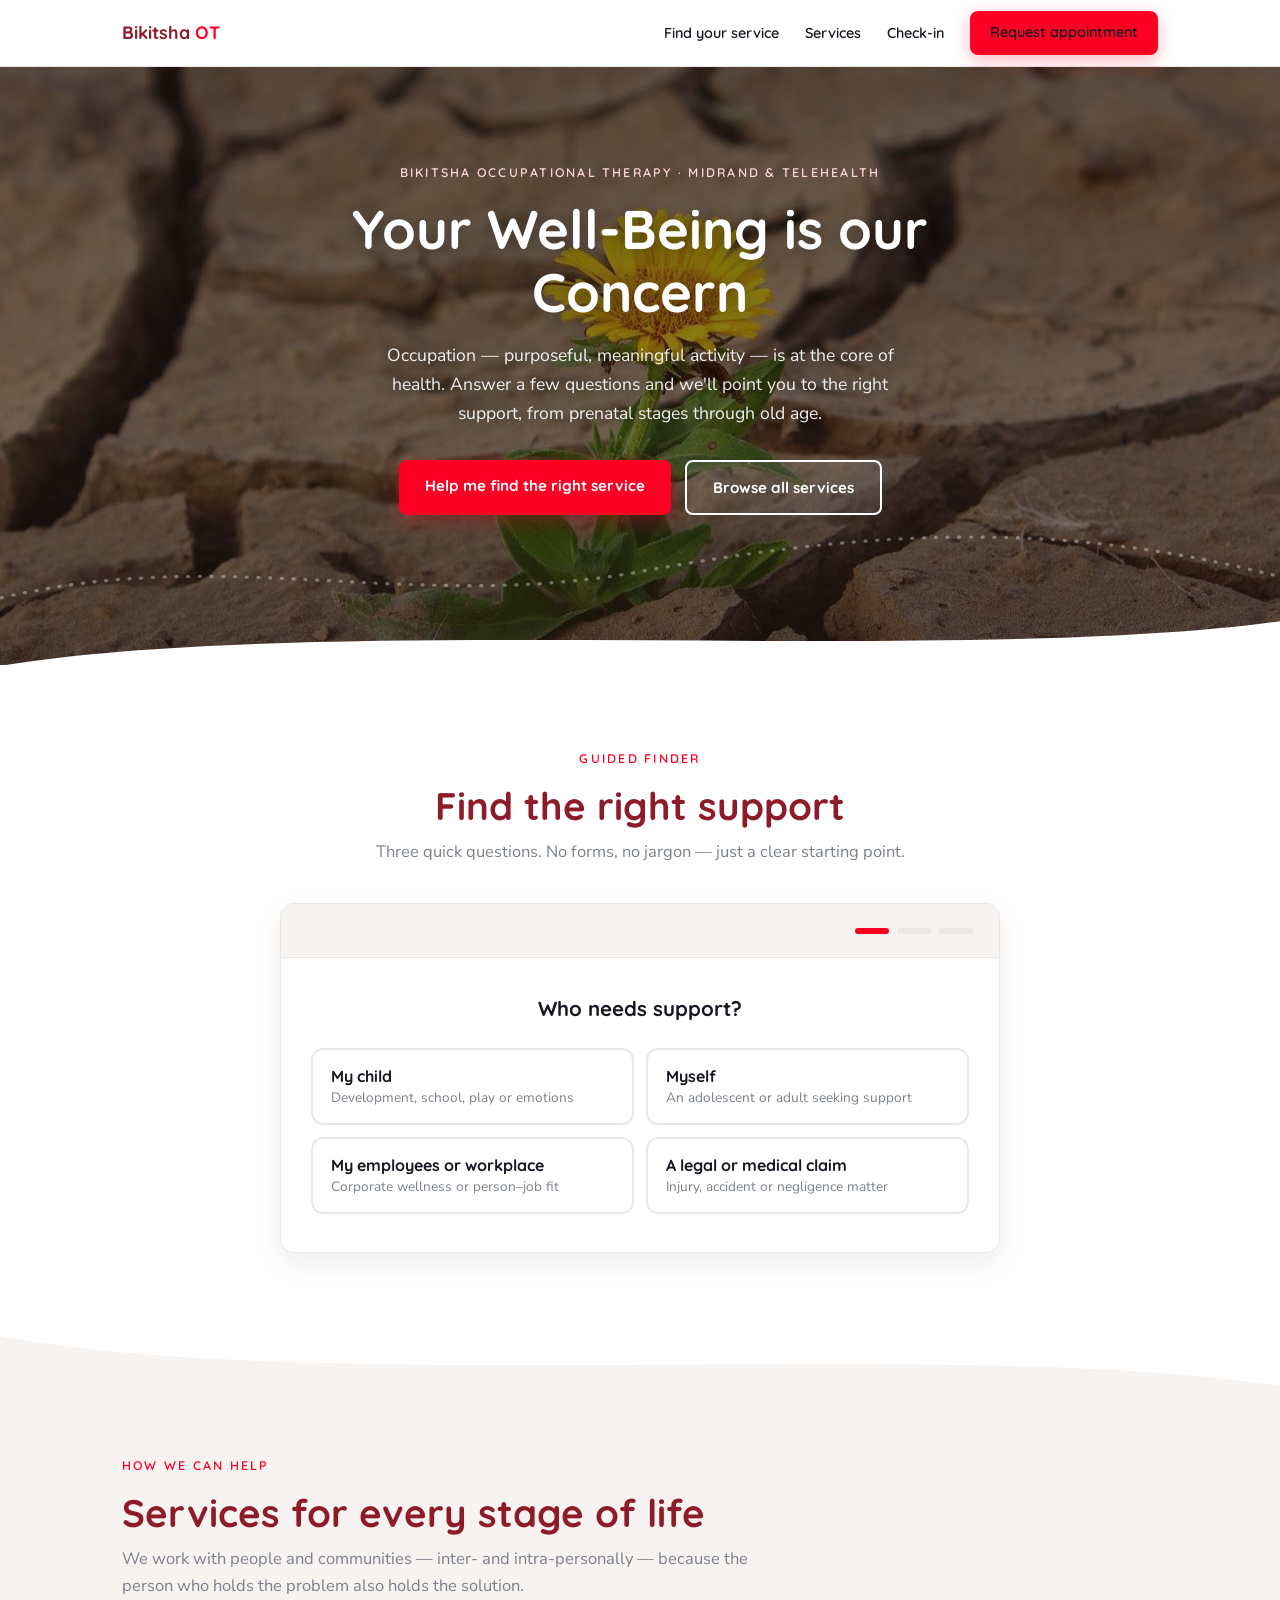
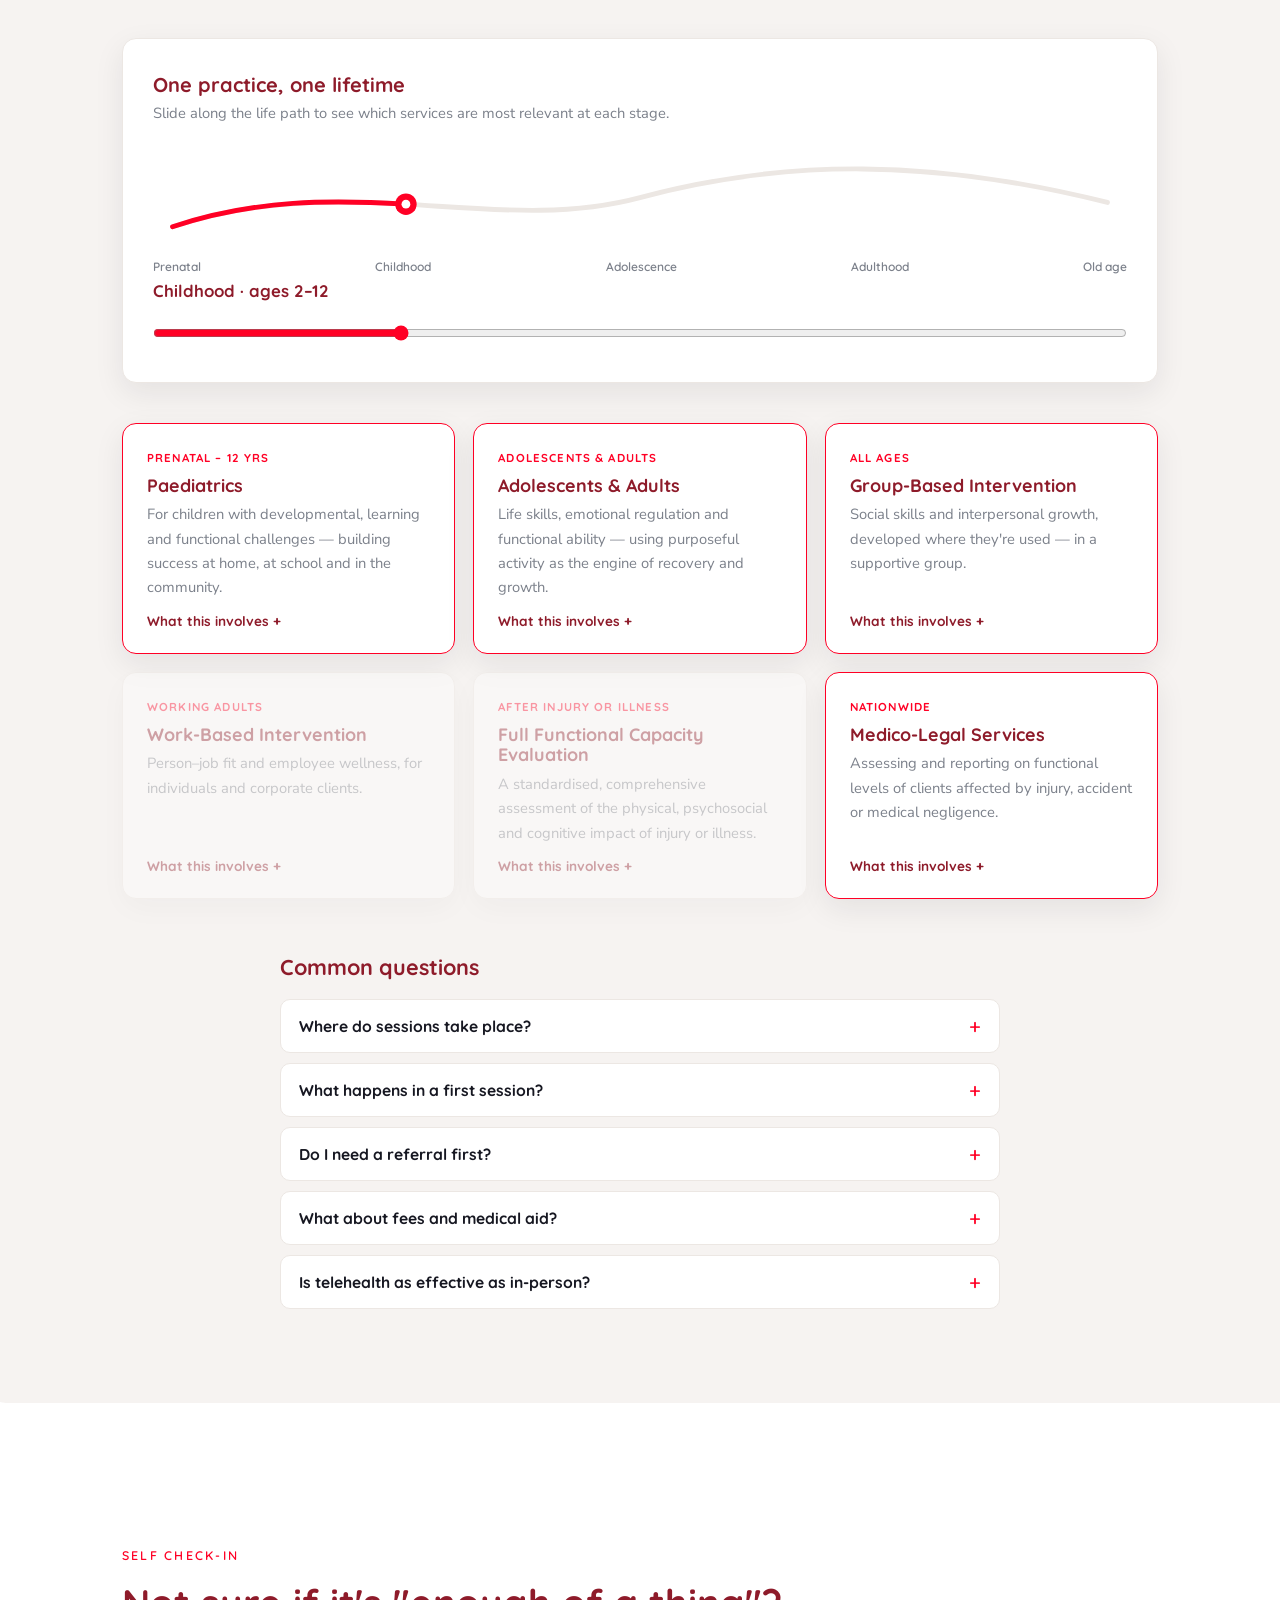
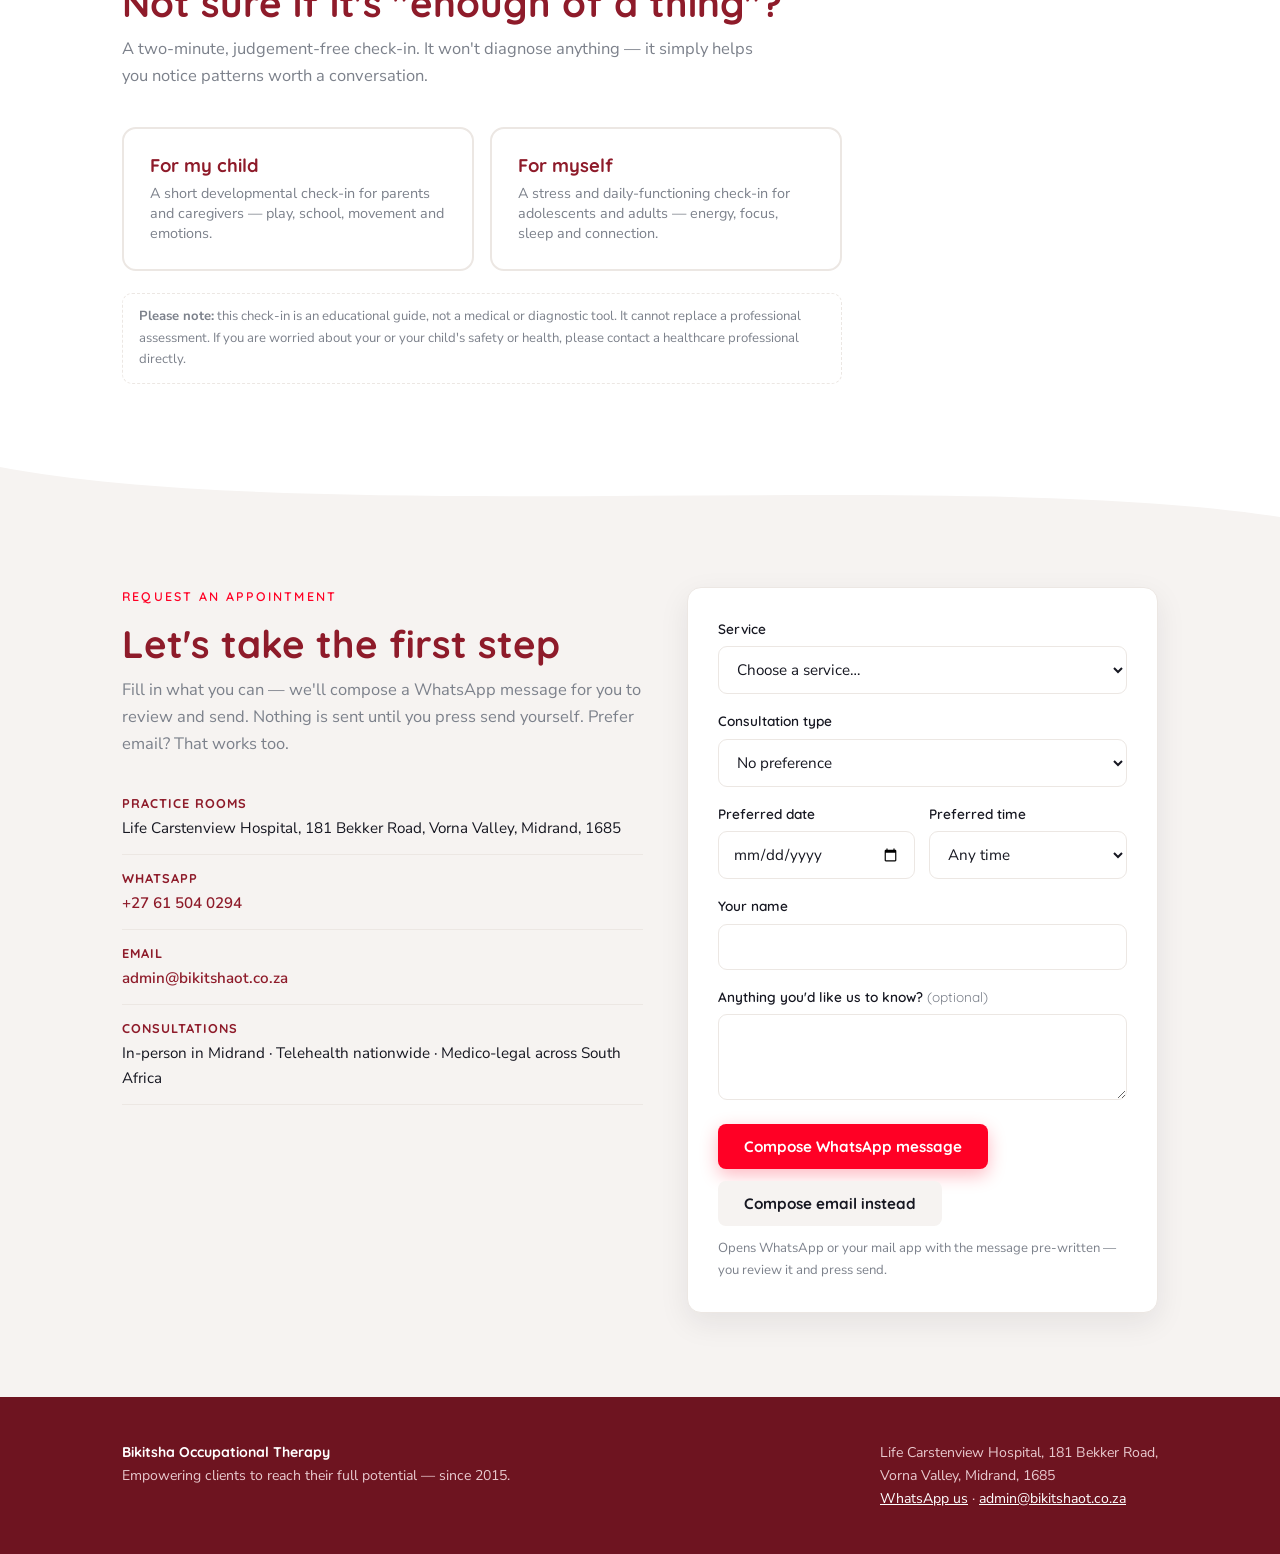
==== index.html @ eb545030 "Add index.html so GitHub Pages serves the site at the root URL Co-Authored-By: Claude Sonnet 5 <nore" ====
<!DOCTYPE html>
<html lang="en">
<head>
<meta charset="UTF-8">
<meta name="viewport" content="width=device-width, initial-scale=1.0">
<title>Find Your Path to Well-Being — Bikitsha Occupational Therapy</title>
<meta name="description" content="Answer a few questions to find the right occupational therapy support — paediatrics, mental health, workplace wellness and medico-legal services in Midrand and via telehealth.">
<link rel="preconnect" href="https://fonts.googleapis.com">
<link rel="preconnect" href="https://fonts.gstatic.com" crossorigin>
<link href="https://fonts.googleapis.com/css2?family=Quicksand:wght@500;600;700&family=Nunito+Sans:ital,wght@0,400;0,600;0,700;1,400&display=swap" rel="stylesheet">
<style>
:root{
  --crimson:#8E1B2A;
  --crimson-deep:#6E1420;
  --signal:#FF0025;
  --signal-soft:#FFE9EC;
  --ink:#161721;
  --grey:#7C818B;
  --mist:#F6F3F1;
  --line:#ECE7E3;
  --white:#FFFFFF;
  --radius:14px;
  --shadow:0 10px 30px rgba(22,23,33,.08);
  --display:'Quicksand',sans-serif;
  --body:'Nunito Sans',sans-serif;
}
*{margin:0;padding:0;box-sizing:border-box}
html{scroll-behavior:smooth}
@media (prefers-reduced-motion:reduce){
  html{scroll-behavior:auto}
  *,*::before,*::after{animation:none!important;transition:none!important}
}
body{font-family:var(--body);color:var(--ink);background:var(--white);line-height:1.65;font-size:16.5px}
h1,h2,h3,h4{font-family:var(--display);line-height:1.15;color:var(--crimson)}
img{max-width:100%}
a{color:var(--crimson)}
button{font-family:var(--display);cursor:pointer}
:focus-visible{outline:3px solid var(--signal);outline-offset:2px;border-radius:4px}
.wrap{max-width:1080px;margin:0 auto;padding:0 22px}
.eyebrow{font-family:var(--display);font-weight:600;font-size:.78rem;letter-spacing:.18em;text-transform:uppercase;color:var(--signal);display:block;margin-bottom:.9rem}
.section{padding:84px 0}
.section-title{font-size:clamp(1.7rem,3.6vw,2.4rem);font-weight:700;margin-bottom:.6rem}
.section-lede{color:var(--grey);max-width:640px;margin-bottom:2.4rem}

/* ---------- header ---------- */
header{position:sticky;top:0;z-index:50;background:rgba(255,255,255,.94);backdrop-filter:blur(8px);border-bottom:1px solid var(--line)}
.nav{display:flex;align-items:center;justify-content:space-between;height:66px}
.logo{font-family:var(--display);font-weight:700;font-size:1.12rem;color:var(--crimson);text-decoration:none}
.logo span{color:var(--signal)}
.nav-links{display:flex;gap:26px;align-items:center;list-style:none}
.nav-links a{font-family:var(--display);font-weight:600;font-size:.9rem;color:var(--ink);text-decoration:none}
.nav-links a:hover{color:var(--signal)}
.btn{display:inline-block;font-family:var(--display);font-weight:700;font-size:.95rem;padding:13px 26px;border-radius:8px;border:none;text-decoration:none;text-align:center;transition:transform .15s ease,box-shadow .15s ease}
.btn:hover{transform:translateY(-1px)}
.btn-red{background:var(--signal);color:#fff;box-shadow:0 6px 18px rgba(255,0,37,.28)}
.btn-ghost{background:transparent;color:var(--crimson);border:2px solid var(--crimson)}
.btn-quiet{background:var(--mist);color:var(--ink)}
.nav .btn{padding:10px 20px}
@media (max-width:720px){.nav-links li.hide-m{display:none}}

/* ---------- hero ---------- */
.hero{position:relative;overflow:hidden;padding:96px 0 150px;background:#4A3B32 url('[data-uri]') center/cover no-repeat}
.hero::before{content:'';position:absolute;inset:0;background:linear-gradient(180deg,rgba(32,18,14,.62) 0%,rgba(32,18,14,.5) 55%,rgba(32,18,14,.66) 100%)}
.hero .wrap{position:relative;z-index:2;max-width:760px;text-align:center}
.hero .eyebrow{color:#FFD6DC}
.hero h1{font-size:clamp(2.2rem,5.4vw,3.4rem);margin-bottom:1.1rem;color:#fff;text-shadow:0 2px 18px rgba(0,0,0,.35)}
.hero p{color:rgba(255,255,255,.92);font-size:1.1rem;max-width:560px;margin:0 auto 2rem;text-shadow:0 1px 10px rgba(0,0,0,.35)}
.hero-ctas{display:flex;gap:14px;justify-content:center;flex-wrap:wrap}
.hero .btn-ghost{color:#fff;border-color:#fff;background:rgba(255,255,255,.08)}
.hero-path{position:absolute;inset:auto 0 40px 0;width:100%;height:auto;display:block;opacity:.35;pointer-events:none;z-index:1}
.hero-wave{position:absolute;left:0;right:0;bottom:-1px;width:100%;height:64px;z-index:2}
.hero-wave path{fill:var(--white)}
.wave{display:block;width:100%;height:60px;margin-top:-1px}
.wave path{fill:var(--mist)}
.wave.flip{transform:scaleY(-1)}
.wave.on-white path{fill:var(--white)}

/* ---------- finder wizard ---------- */
.wizard{background:var(--white);border:1px solid var(--line);border-radius:var(--radius);box-shadow:var(--shadow);max-width:720px;margin:0 auto;overflow:hidden}
.wizard-head{display:flex;align-items:center;justify-content:space-between;padding:18px 26px;border-bottom:1px solid var(--line);background:var(--mist)}
.wizard-steps{display:flex;gap:8px}
.step-dot{width:34px;height:6px;border-radius:3px;background:var(--line);transition:background .25s}
.step-dot.active{background:var(--signal)}
.step-dot.done{background:var(--crimson)}
.wizard-back{background:none;border:none;font-weight:600;font-size:.85rem;color:var(--grey);visibility:hidden}
.wizard-back.show{visibility:visible}
.wizard-body{padding:34px 30px 38px}
.wizard-q{font-size:1.28rem;font-weight:700;color:var(--ink);font-family:var(--display);margin-bottom:1.4rem}
.choice-grid{display:grid;grid-template-columns:1fr 1fr;gap:12px}
@media (max-width:560px){.choice-grid{grid-template-columns:1fr}}
.choice{display:block;width:100%;text-align:left;background:var(--white);border:2px solid var(--line);border-radius:12px;padding:16px 18px;transition:border-color .15s,background .15s}
.choice:hover{border-color:var(--signal)}
.choice b{display:block;font-family:var(--display);font-size:1rem;color:var(--ink);margin-bottom:2px}
.choice small{color:var(--grey);font-size:.85rem;line-height:1.4;display:block;font-family:var(--body)}
.result-card{text-align:left}
.result-card .eyebrow{margin-bottom:.4rem}
.result-card h3{font-size:1.5rem;margin-bottom:.7rem}
.result-card p{color:var(--grey);margin-bottom:1rem}
.result-note{background:var(--signal-soft);border-radius:10px;padding:12px 16px;font-size:.9rem;color:var(--crimson-deep);margin-bottom:1.4rem}
.result-actions{display:flex;gap:12px;flex-wrap:wrap}

/* ---------- services ---------- */
.svc-grid{display:grid;grid-template-columns:repeat(3,1fr);gap:18px}
@media (max-width:900px){.svc-grid{grid-template-columns:1fr 1fr}}
@media (max-width:600px){.svc-grid{grid-template-columns:1fr}}
.svc{background:var(--white);border:1px solid var(--line);border-radius:var(--radius);padding:24px;box-shadow:var(--shadow);transition:border-color .3s,opacity .3s;display:flex;flex-direction:column}
.svc.dim{opacity:.38}
.svc.lit{border-color:var(--signal)}
.svc-ages{font-size:.72rem;font-weight:700;letter-spacing:.1em;text-transform:uppercase;color:var(--signal);font-family:var(--display);margin-bottom:.5rem}
.svc h3{font-size:1.12rem;margin-bottom:.45rem}
.svc p{color:var(--grey);font-size:.92rem;flex:1}
.svc-more{margin-top:12px;background:none;border:none;color:var(--crimson);font-weight:700;font-size:.85rem;text-align:left;padding:0}
.svc-more::after{content:' +'}
.svc.open .svc-more::after{content:' −'}
.svc-detail{display:none;margin-top:10px;font-size:.9rem;color:var(--ink);border-top:1px dashed var(--line);padding-top:10px}
.svc.open .svc-detail{display:block}

/* ---------- life path ---------- */
.lifepath{background:var(--white);border:1px solid var(--line);border-radius:var(--radius);box-shadow:var(--shadow);padding:34px 30px 26px;margin:0 0 40px}
.lifepath h3{font-size:1.25rem;margin-bottom:.3rem}
.lifepath .lp-sub{color:var(--grey);font-size:.92rem;margin-bottom:1.2rem}
.lp-svg{width:100%;height:auto;display:block}
.lp-track{fill:none;stroke:var(--line);stroke-width:5;stroke-linecap:round}
.lp-fill{fill:none;stroke:var(--signal);stroke-width:5;stroke-linecap:round;transition:stroke-dashoffset .18s linear}
.lp-walker{transition:transform .18s linear}
.lp-labels{display:flex;justify-content:space-between;gap:8px;font-family:var(--display);font-weight:600;font-size:.75rem;color:var(--grey);margin-top:6px}
@media (max-width:560px){.lp-labels span:nth-child(2),.lp-labels span:nth-child(4){display:none}}
.lp-stage{text-align:center;font-family:var(--display);font-weight:700;color:var(--crimson);font-size:1.05rem;margin-top:14px;min-height:1.6em}
input[type=range].lp-range{width:100%;margin-top:14px;accent-color:var(--signal);height:28px}

/* ---------- faq ---------- */
.faq{max-width:720px;margin:56px auto 0}
.faq h3{font-size:1.35rem;margin-bottom:1.2rem}
.faq-item{border:1px solid var(--line);border-radius:10px;margin-bottom:10px;background:var(--white)}
.faq-q{width:100%;background:none;border:none;text-align:left;font-weight:700;font-size:.98rem;color:var(--ink);padding:16px 46px 16px 18px;position:relative}
.faq-q::after{content:'+';position:absolute;right:18px;top:50%;transform:translateY(-50%);color:var(--signal);font-size:1.3rem;font-weight:500}
.faq-item.open .faq-q::after{content:'−'}
.faq-a{display:none;padding:0 18px 16px;color:var(--grey);font-size:.93rem}
.faq-item.open .faq-a{display:block}

/* ---------- check-in ---------- */
.checkin{background:var(--mist)}
.track-pick{display:grid;grid-template-columns:1fr 1fr;gap:16px;max-width:720px}
@media (max-width:640px){.track-pick{grid-template-columns:1fr}}
.track-card{background:var(--white);border:2px solid var(--line);border-radius:var(--radius);padding:26px;text-align:left;transition:border-color .15s}
.track-card:hover{border-color:var(--signal)}
.track-card h3{font-size:1.15rem;margin-bottom:.4rem}
.track-card p{color:var(--grey);font-size:.9rem;font-family:var(--body)}
.quiz{background:var(--white);border:1px solid var(--line);border-radius:var(--radius);box-shadow:var(--shadow);max-width:720px;padding:30px;display:none}
.quiz.show{display:block}
.quiz-progress{font-family:var(--display);font-weight:600;font-size:.8rem;color:var(--grey);margin-bottom:.8rem}
.quiz-q{font-family:var(--display);font-weight:700;font-size:1.15rem;margin-bottom:1.2rem}
.quiz-opts{display:flex;flex-direction:column;gap:10px}
.quiz-opts .choice{padding:13px 16px}
.quiz-result h3{font-size:1.4rem;margin-bottom:.6rem}
.quiz-result p{color:var(--grey);margin-bottom:1rem}
.quiz-bar{height:10px;border-radius:5px;background:var(--line);overflow:hidden;margin:14px 0 6px}
.quiz-bar i{display:block;height:100%;background:var(--signal);border-radius:5px}
.quiz-bar-label{font-size:.8rem;color:var(--grey);margin-bottom:16px}
.disclaimer{font-size:.82rem;color:var(--grey);background:var(--white);border:1px dashed var(--line);border-radius:10px;padding:12px 16px;max-width:720px;margin-top:22px}
.checkin .disclaimer{background:rgba(255,255,255,.7)}

/* ---------- booking ---------- */
.booking-grid{display:grid;grid-template-columns:1.05fr .95fr;gap:44px;align-items:start}
@media (max-width:820px){.booking-grid{grid-template-columns:1fr}}
form.book{background:var(--white);border:1px solid var(--line);border-radius:var(--radius);box-shadow:var(--shadow);padding:30px}
.field{margin-bottom:16px}
.field label{display:block;font-family:var(--display);font-weight:600;font-size:.85rem;margin-bottom:6px}
.field input,.field select,.field textarea{width:100%;padding:12px 14px;border:1.5px solid var(--line);border-radius:9px;font-family:var(--body);font-size:.95rem;background:var(--white);color:var(--ink)}
.field input:focus,.field select:focus,.field textarea:focus{outline:none;border-color:var(--signal)}
.field-row{display:grid;grid-template-columns:1fr 1fr;gap:14px}
@media (max-width:520px){.field-row{grid-template-columns:1fr}}
.book-actions{display:flex;gap:12px;flex-wrap:wrap;margin-top:6px}
.book-hint{font-size:.82rem;color:var(--grey);margin-top:12px}
.contact-side h2{margin-bottom:.6rem}
.contact-side p{color:var(--grey);margin-bottom:1.4rem}
.contact-list{list-style:none}
.contact-list li{padding:13px 0;border-bottom:1px solid var(--line);font-size:.95rem}
.contact-list b{font-family:var(--display);display:block;font-size:.8rem;letter-spacing:.08em;text-transform:uppercase;color:var(--crimson);margin-bottom:2px}
.contact-list a{text-decoration:none;font-weight:600}

/* ---------- footer ---------- */
footer{background:var(--crimson-deep);color:#E8C9CE;padding:44px 0;font-size:.88rem}
footer .wrap{display:flex;justify-content:space-between;gap:20px;flex-wrap:wrap}
footer a{color:#fff}
</style>
</head>
<body>

<header>
  <div class="wrap nav">
    <a class="logo" href="#top">Bikitsha<span> OT</span></a>
    <ul class="nav-links">
      <li class="hide-m"><a href="#finder">Find your service</a></li>
      <li class="hide-m"><a href="#services">Services</a></li>
      <li class="hide-m"><a href="#checkin">Check-in</a></li>
      <li><a class="btn btn-red" href="#book">Request appointment</a></li>
    </ul>
  </div>
</header>

<!-- ================= HERO ================= -->
<section class="hero" id="top">
  <div class="wrap">
    <span class="eyebrow">Bikitsha Occupational Therapy · Midrand &amp; Telehealth</span>
    <h1>Your Well-Being is our Concern</h1>
    <p>Occupation — purposeful, meaningful activity — is at the core of health. Answer a few questions and we'll point you to the right support, from prenatal stages through old age.</p>
    <div class="hero-ctas">
      <a class="btn btn-red" href="#finder">Help me find the right service</a>
      <a class="btn btn-ghost" href="#services">Browse all services</a>
    </div>
  </div>
  <svg class="hero-path" viewBox="0 0 1200 120" aria-hidden="true" preserveAspectRatio="none">
    <path d="M-20 100 C 200 40, 380 110, 600 70 S 1000 20, 1220 80" fill="none" stroke="#FFFFFF" stroke-width="3" stroke-dasharray="1 10" stroke-linecap="round"/>
  </svg>
  <svg class="hero-wave" viewBox="0 0 1200 60" preserveAspectRatio="none" aria-hidden="true"><path d="M0,60 C300,10 900,60 1200,18 L1200,60 L0,60 Z"/></svg>
</section>

<!-- ================= FINDER ================= -->
<section class="section" id="finder">
  <div class="wrap" style="text-align:center">
    <span class="eyebrow">Guided finder</span>
    <h2 class="section-title">Find the right support</h2>
    <p class="section-lede" style="margin-left:auto;margin-right:auto">Three quick questions. No forms, no jargon — just a clear starting point.</p>

    <div class="wizard" id="wizard">
      <div class="wizard-head">
        <button class="wizard-back" id="wizBack" type="button">← Back</button>
        <div class="wizard-steps" aria-hidden="true">
          <span class="step-dot" data-step="0"></span>
          <span class="step-dot" data-step="1"></span>
          <span class="step-dot" data-step="2"></span>
        </div>
      </div>
      <div class="wizard-body" id="wizBody" aria-live="polite"></div>
    </div>
  </div>
</section>

<!-- ================= SERVICES ================= -->
<svg class="wave" viewBox="0 0 1200 60" preserveAspectRatio="none" aria-hidden="true"><path d="M0,0 C300,60 900,0 1200,50 L1200,60 L0,60 Z"/></svg>
<section class="section checkin-alt" id="services" style="background:var(--mist);padding-top:60px">
  <div class="wrap">
    <span class="eyebrow">How we can help</span>
    <h2 class="section-title">Services for every stage of life</h2>
    <p class="section-lede">We work with people and communities — inter- and intra-personally — because the person who holds the problem also holds the solution.</p>

    <div class="lifepath">
      <h3>One practice, one lifetime</h3>
      <p class="lp-sub">Slide along the life path to see which services are most relevant at each stage.</p>
      <svg class="lp-svg" viewBox="0 0 1000 110" aria-hidden="true">
        <path id="lpTrack" class="lp-track" d="M20 85 C 200 25, 350 95, 500 55 S 800 15, 980 60"/>
        <path id="lpFill" class="lp-fill" d="M20 85 C 200 25, 350 95, 500 55 S 800 15, 980 60"/>
        <g id="lpWalker" class="lp-walker">
          <circle r="11" fill="#FF0025"/>
          <circle r="4.5" fill="#fff"/>
        </g>
      </svg>
      <div class="lp-labels" aria-hidden="true">
        <span>Prenatal</span><span>Childhood</span><span>Adolescence</span><span>Adulthood</span><span>Old age</span>
      </div>
      <label for="lpRange" class="lp-stage" id="lpStage">Childhood · ages 2–12</label>
      <input type="range" class="lp-range" id="lpRange" min="0" max="100" value="25" aria-label="Life stage, from prenatal to old age">
    </div>

    <div class="svc-grid" id="svcGrid">
      <article class="svc" data-svc="paeds" data-min="0" data-max="30">
        <div class="svc-ages">Prenatal – 12 yrs</div>
        <h3>Paediatrics</h3>
        <p>For children with developmental, learning and functional challenges — building success at home, at school and in the community.</p>
        <button class="svc-more" type="button" aria-expanded="false">What this involves</button>
        <div class="svc-detail">Play-based assessment and intervention for milestones, school readiness, handwriting, sensory processing and daily independence — with parents involved every step.</div>
      </article>
      <article class="svc" data-svc="adults" data-min="25" data-max="100">
        <div class="svc-ages">Adolescents &amp; adults</div>
        <h3>Adolescents &amp; Adults</h3>
        <p>Life skills, emotional regulation and functional ability — using purposeful activity as the engine of recovery and growth.</p>
        <button class="svc-more" type="button" aria-expanded="false">What this involves</button>
        <div class="svc-detail">Individual sessions for stress, burnout, mental-health recovery and life transitions — practical, activity-based, and centred on what matters to you.</div>
      </article>
      <article class="svc" data-svc="group" data-min="15" data-max="100">
        <div class="svc-ages">All ages</div>
        <h3>Group-Based Intervention</h3>
        <p>Social skills and interpersonal growth, developed where they're used — in a supportive group.</p>
        <button class="svc-more" type="button" aria-expanded="false">What this involves</button>
        <div class="svc-detail">Structured groups that practise communication, conflict resolution and connection in real time, guided by an occupational therapist.</div>
      </article>
      <article class="svc" data-svc="work" data-min="40" data-max="90">
        <div class="svc-ages">Working adults</div>
        <h3>Work-Based Intervention</h3>
        <p>Person–job fit and employee wellness, for individuals and corporate clients.</p>
        <button class="svc-more" type="button" aria-expanded="false">What this involves</button>
        <div class="svc-detail">Workplace assessments, return-to-work planning and wellness programmes that keep people functioning well in the roles that matter to them.</div>
      </article>
      <article class="svc" data-svc="fce" data-min="35" data-max="100">
        <div class="svc-ages">After injury or illness</div>
        <h3>Full Functional Capacity Evaluation</h3>
        <p>A standardised, comprehensive assessment of the physical, psychosocial and cognitive impact of injury or illness.</p>
        <button class="svc-more" type="button" aria-expanded="false">What this involves</button>
        <div class="svc-detail">An objective, evidence-based picture of current functional ability — often the first step in planning rehabilitation or a return to work.</div>
      </article>
      <article class="svc" data-svc="legal" data-min="0" data-max="100">
        <div class="svc-ages">Nationwide</div>
        <h3>Medico-Legal Services</h3>
        <p>Assessing and reporting on functional levels of clients affected by injury, accident or medical negligence.</p>
        <button class="svc-more" type="button" aria-expanded="false">What this involves</button>
        <div class="svc-detail">Independent assessments and reports for legal matters, provided from private hospitals in Gauteng and at external locations throughout South Africa.</div>
      </article>
    </div>

    <div class="faq">
      <h3>Common questions</h3>
      <div class="faq-item">
        <button class="faq-q" type="button" aria-expanded="false">Where do sessions take place?</button>
        <div class="faq-a">Our rooms are at Life Carstenview Hospital, 181 Bekker Road, Vorna Valley, Midrand. Telehealth sessions are also available, and medico-legal assessments can be arranged throughout South Africa.</div>
      </div>
      <div class="faq-item">
        <button class="faq-q" type="button" aria-expanded="false">What happens in a first session?</button>
        <div class="faq-a">We start with a conversation and an assessment: understanding you, your context and the activities that matter in your daily life. From there we agree on goals and a plan together.</div>
      </div>
      <div class="faq-item">
        <button class="faq-q" type="button" aria-expanded="false">Do I need a referral first?</button>
        <div class="faq-a">You're welcome to contact us directly — we'll let you know if anything else is needed for your situation, and we work alongside doctors, schools and employers where helpful.</div>
      </div>
      <div class="faq-item">
        <button class="faq-q" type="button" aria-expanded="false">What about fees and medical aid?</button>
        <div class="faq-a">Fees depend on the service and assessment involved. Contact us on WhatsApp or email and we'll gladly talk you through costs and medical-aid options before you commit to anything.</div>
      </div>
      <div class="faq-item">
        <button class="faq-q" type="button" aria-expanded="false">Is telehealth as effective as in-person?</button>
        <div class="faq-a">For many concerns — especially mental-health and workplace support — telehealth works well and removes travel barriers. Some assessments do need to happen in person; we'll advise you honestly when you book.</div>
      </div>
    </div>
  </div>
</section>
<svg class="wave on-white" viewBox="0 0 1200 60" preserveAspectRatio="none" aria-hidden="true"><path d="M0,0 C300,60 900,0 1200,50 L1200,60 L0,60 Z" fill="#fff"/></svg>

<!-- ================= CHECK-IN ================= -->
<section class="section" id="checkin">
  <div class="wrap">
    <span class="eyebrow">Self check-in</span>
    <h2 class="section-title">Not sure if it's "enough of a thing"?</h2>
    <p class="section-lede">A two-minute, judgement-free check-in. It won't diagnose anything — it simply helps you notice patterns worth a conversation.</p>

    <div class="track-pick" id="trackPick">
      <button class="track-card" type="button" data-track="parent">
        <h3>For my child</h3>
        <p>A short developmental check-in for parents and caregivers — play, school, movement and emotions.</p>
      </button>
      <button class="track-card" type="button" data-track="adult">
        <h3>For myself</h3>
        <p>A stress and daily-functioning check-in for adolescents and adults — energy, focus, sleep and connection.</p>
      </button>
    </div>

    <div class="quiz" id="quiz" aria-live="polite"></div>

    <p class="disclaimer"><strong>Please note:</strong> this check-in is an educational guide, not a medical or diagnostic tool. It cannot replace a professional assessment. If you are worried about your or your child's safety or health, please contact a healthcare professional directly.</p>
  </div>
</section>

<!-- ================= BOOKING ================= -->
<svg class="wave" viewBox="0 0 1200 60" preserveAspectRatio="none" aria-hidden="true"><path d="M0,0 C300,60 900,0 1200,50 L1200,60 L0,60 Z"/></svg>
<section class="section" id="book" style="background:var(--mist);padding-top:60px">
  <div class="wrap booking-grid">
    <div class="contact-side">
      <span class="eyebrow">Request an appointment</span>
      <h2 class="section-title">Let's take the first step</h2>
      <p>Fill in what you can — we'll compose a WhatsApp message for you to review and send. Nothing is sent until you press send yourself. Prefer email? That works too.</p>
      <ul class="contact-list">
        <li><b>Practice rooms</b>Life Carstenview Hospital, 181 Bekker Road, Vorna Valley, Midrand, 1685</li>
        <li><b>WhatsApp</b><a href="https://wa.me/27615040294">+27 61 504 0294</a></li>
        <li><b>Email</b><a href="mailto:admin@bikitshaot.co.za">admin@bikitshaot.co.za</a></li>
        <li><b>Consultations</b>In-person in Midrand · Telehealth nationwide · Medico-legal across South Africa</li>
      </ul>
    </div>

    <form class="book" id="bookForm">
      <div class="field">
        <label for="bkService">Service</label>
        <select id="bkService" required>
          <option value="">Choose a service…</option>
          <option>Paediatrics</option>
          <option>Adolescents &amp; Adults</option>
          <option>Group-Based Intervention</option>
          <option>Work-Based Intervention</option>
          <option>Full Functional Capacity Evaluation</option>
          <option>Medico-Legal Services</option>
          <option>Not sure yet — please advise</option>
        </select>
      </div>
      <div class="field">
        <label for="bkType">Consultation type</label>
        <select id="bkType">
          <option>No preference</option>
          <option>In-person (Midrand)</option>
          <option>Telehealth</option>
        </select>
      </div>
      <div class="field-row">
        <div class="field">
          <label for="bkDate">Preferred date</label>
          <input type="date" id="bkDate">
        </div>
        <div class="field">
          <label for="bkTime">Preferred time</label>
          <select id="bkTime">
            <option>Any time</option>
            <option>Morning</option>
            <option>Midday</option>
            <option>Afternoon</option>
          </select>
        </div>
      </div>
      <div class="field">
        <label for="bkName">Your name</label>
        <input type="text" id="bkName" autocomplete="name" required>
      </div>
      <div class="field">
        <label for="bkNote">Anything you'd like us to know? <span style="color:var(--grey);font-weight:400">(optional)</span></label>
        <textarea id="bkNote" rows="3"></textarea>
      </div>
      <div class="book-actions">
        <button class="btn btn-red" type="submit">Compose WhatsApp message</button>
        <button class="btn btn-quiet" type="button" id="bkEmail">Compose email instead</button>
      </div>
      <p class="book-hint">Opens WhatsApp or your mail app with the message pre-written — you review it and press send.</p>
    </form>
  </div>
</section>

<footer>
  <div class="wrap">
    <div>
      <strong style="font-family:var(--display);color:#fff">Bikitsha Occupational Therapy</strong><br>
      Empowering clients to reach their full potential — since 2015.
    </div>
    <div>
      Life Carstenview Hospital, 181 Bekker Road,<br>Vorna Valley, Midrand, 1685<br>
      <a href="https://wa.me/27615040294">WhatsApp us</a> · <a href="mailto:admin@bikitshaot.co.za">admin@bikitshaot.co.za</a>
    </div>
  </div>
</footer>

<script>
/* =============== data =============== */
const SERVICES = {
  paeds:{name:'Paediatrics', blurb:'Play-based therapy that helps children master the developmental, learning and functional skills they need at home, at school and in the community.'},
  adults:{name:'Adolescents & Adults', blurb:'One-on-one occupational therapy building life skills, emotional regulation and day-to-day functioning through purposeful activity.'},
  group:{name:'Group-Based Intervention', blurb:'A supportive group setting for developing social skills and working through interpersonal challenges where they actually happen — with other people.'},
  work:{name:'Work-Based Intervention', blurb:'Evaluating person–job fit and supporting employee wellness — for individuals, teams and corporate clients.'},
  fce:{name:'Full Functional Capacity Evaluation', blurb:'A standardised, comprehensive assessment of how injury or illness has affected physical, psychosocial and cognitive functioning.'},
  legal:{name:'Medico-Legal Services', blurb:'Independent assessment and reporting on functional levels for clients affected by injury, accident or medical negligence — available throughout South Africa.'}
};

/* =============== wizard =============== */
const WIZ = {
  who:{
    q:'Who needs support?',
    opts:[
      {t:'My child', s:'Development, school, play or emotions', next:'concernChild'},
      {t:'Myself', s:'An adolescent or adult seeking support', next:'concernSelf'},
      {t:'My employees or workplace', s:'Corporate wellness or person–job fit', pick:'work', skip:true},
      {t:'A legal or medical claim', s:'Injury, accident or negligence matter', pick:'legal', skip:true}
    ]
  },
  concernChild:{
    q:'What feels like the main concern?',
    opts:[
      {t:'Milestones & development', s:'Movement, coordination, everyday skills', pick:'paeds'},
      {t:'School & learning', s:'Concentration, handwriting, school readiness', pick:'paeds'},
      {t:'Friendships & social skills', s:'Connecting and getting along with others', pick:'group'},
      {t:'Big emotions', s:'Regulation, meltdowns, anxiety at home or school', pick:'paeds'}
    ]
  },
  concernSelf:{
    q:'What feels like the main concern?',
    opts:[
      {t:'Stress & emotional well-being', s:'Burnout, low mood, feeling stuck', pick:'adults'},
      {t:'Recovering function', s:'After an injury, illness or hospital stay', pick:'fce'},
      {t:'People & relationships', s:'Social confidence, conflict, connection', pick:'group'},
      {t:'Coping at work', s:'Struggling to manage or return to a job', pick:'work'}
    ]
  },
  format:{
    q:'How would you prefer to meet?',
    opts:[
      {t:'In person', s:'At our rooms in Life Carstenview Hospital, Midrand', fmt:'In-person (Midrand)'},
      {t:'Telehealth', s:'A video consultation from wherever you are', fmt:'Telehealth'},
      {t:'Not sure yet', s:'Happy to be advised on what fits best', fmt:'No preference'}
    ]
  }
};

const wizBody = document.getElementById('wizBody');
const wizBack = document.getElementById('wizBack');
let wizHistory = [];
let wizState = {pick:null, fmt:null};

function setDots(n, done){
  document.querySelectorAll('.step-dot').forEach((d,i)=>{
    d.classList.toggle('active', i===n && !done);
    d.classList.toggle('done', i<n || done);
  });
}

function renderWiz(key){
  const node = WIZ[key];
  const stepNum = wizHistory.length;
  setDots(stepNum, false);
  wizBack.classList.toggle('show', stepNum>0);
  wizBody.innerHTML = `<div class="wizard-q">${node.q}</div><div class="choice-grid">` +
    node.opts.map((o,i)=>`<button class="choice" type="button" data-i="${i}"><b>${o.t}</b><small>${o.s}</small></button>`).join('') + `</div>`;
  wizBody.querySelectorAll('.choice').forEach(btn=>{
    btn.addEventListener('click',()=>{
      const o = node.opts[btn.dataset.i];
      wizHistory.push(key);
      if(o.pick) wizState.pick = o.pick;
      if(o.fmt){ wizState.fmt = o.fmt; return renderResult(); }
      if(o.skip || o.pick) return renderWiz('format');
      renderWiz(o.next);
    });
  });
}

function renderResult(){
  const svc = SERVICES[wizState.pick];
  setDots(3, true);
  wizBack.classList.add('show');
  const fmtLine = wizState.pick==='legal'
    ? 'Medico-legal assessments are arranged from private hospitals in Gauteng and external locations across South Africa.'
    : `Preference noted: <strong>${wizState.fmt}</strong>.`;
  wizBody.innerHTML = `
    <div class="result-card">
      <span class="eyebrow">Our recommendation</span>
      <h3>${svc.name}</h3>
      <p>${svc.blurb}</p>
      <div class="result-note">${fmtLine} We'll confirm the best fit with you before anything is booked.</div>
      <div class="result-actions">
        <button class="btn btn-red" type="button" id="wizBook">Book ${svc.name}</button>
        <button class="btn btn-quiet" type="button" id="wizRestart">Start over</button>
      </div>
    </div>`;
  document.getElementById('wizBook').addEventListener('click',()=>{
    prefillBooking(svc.name, wizState.fmt);
    document.getElementById('book').scrollIntoView({behavior:'smooth'});
  });
  document.getElementById('wizRestart').addEventListener('click', resetWiz);
}

function resetWiz(){ wizHistory=[]; wizState={pick:null,fmt:null}; renderWiz('who'); }
wizBack.addEventListener('click',()=>{
  const prev = wizHistory.pop();
  if(prev) renderWiz(prev); else resetWiz();
});
resetWiz();

/* =============== life path =============== */
const lpTrack = document.getElementById('lpTrack');
const lpFill = document.getElementById('lpFill');
const lpWalker = document.getElementById('lpWalker');
const lpRange = document.getElementById('lpRange');
const lpStage = document.getElementById('lpStage');
const lpLen = lpTrack.getTotalLength();
lpFill.style.strokeDasharray = lpLen;
const STAGES = [
  [0,'Prenatal & infancy · the very beginning'],
  [15,'Childhood · ages 2–12'],
  [35,'Adolescence · ages 13–17'],
  [50,'Adulthood · working years'],
  [80,'Later adulthood'],
  [92,'Old age · staying engaged']
];
function updatePath(){
  const v = +lpRange.value;
  lpFill.style.strokeDashoffset = lpLen * (1 - v/100);
  const pt = lpTrack.getPointAtLength(lpLen * v/100);
  lpWalker.setAttribute('transform',`translate(${pt.x} ${pt.y})`);
  let label = STAGES[0][1];
  for(const [min,l] of STAGES){ if(v>=min) label=l; }
  lpStage.textContent = label;
  document.querySelectorAll('.svc').forEach(card=>{
    const inRange = v >= +card.dataset.min && v <= +card.dataset.max;
    card.classList.toggle('lit', inRange);
    card.classList.toggle('dim', !inRange);
  });
}
lpRange.addEventListener('input', updatePath);
updatePath();

/* =============== service cards + faq =============== */
document.querySelectorAll('.svc-more').forEach(btn=>{
  btn.addEventListener('click',()=>{
    const open = btn.closest('.svc').classList.toggle('open');
    btn.setAttribute('aria-expanded', open);
  });
});
document.querySelectorAll('.faq-q').forEach(btn=>{
  btn.addEventListener('click',()=>{
    const open = btn.closest('.faq-item').classList.toggle('open');
    btn.setAttribute('aria-expanded', open);
  });
});

/* =============== check-in quiz =============== */
const QUIZZES = {
  parent:{
    title:'Child development check-in',
    service:'Paediatrics',
    scale:[['Rarely / never',0],['Sometimes',1],['Often',2]],
    items:[
      'My child finds everyday tasks (dressing, eating, packing a bag) harder than other children their age.',
      'Teachers mention concentration, sitting still or keeping up in class.',
      'Handwriting, drawing or using scissors is a real struggle.',
      'My child avoids playground games, climbing or ball games.',
      'Big emotions — meltdowns or shutdowns — happen more days than not.',
      'Making or keeping friends is hard for my child.',
      'Certain textures, sounds or busy places upset my child more than expected.',
      'I have a nagging feeling something is being missed.'
    ],
    bands:[
      [4,'Things look broadly on track','Nothing here suggests an urgent concern. Keep playing, keep talking — and trust your instincts. If a specific worry persists, an occupational therapist can give you clarity in a single consultation.'],
      [9,'Worth a conversation','A few patterns here are the kind occupational therapists see — and help with — every day. A once-off assessment could either reassure you or give you a practical plan. Early support makes a real difference.'],
      [99,'We\'d encourage an assessment','You\'ve noticed quite a few things — and noticing is the most important step. This does not mean anything is "wrong", but a paediatric OT assessment would give you real answers instead of worry.']
    ]
  },
  adult:{
    title:'Stress & daily-functioning check-in',
    service:'Adolescents & Adults',
    scale:[['Rarely / never',0],['Some days',1],['Most days',2]],
    items:[
      'I feel drained before the day has even started.',
      'Tasks I used to manage easily now feel like mountains.',
      'My sleep is broken, short, or never feels like enough.',
      'I\'ve stopped doing activities that used to give me joy or meaning.',
      'Concentrating at work or school takes everything I have.',
      'I feel disconnected from the people around me.',
      'Small frustrations tip me into anger or tears.',
      'I can\'t remember the last time I felt genuinely well.'
    ],
    bands:[
      [4,'You\'re managing — keep tending the basics','Your load seems manageable right now. Protect the routines that keep you well: sleep, movement, connection and activities that mean something to you.'],
      [9,'Your load is worth taking seriously','Several signs of strain show up here. Occupational therapy is practical: together we rebuild the daily structures — rest, work, connection, meaning — that carry you. One conversation is a good place to start.'],
      [99,'Please don\'t carry this alone','You\'re carrying a lot, most days. That deserves proper support, not just pushing through. We\'d encourage you to book a consultation — and if you ever feel unsafe, please contact a healthcare professional or emergency service immediately.']
    ]
  }
};

const quizEl = document.getElementById('quiz');
const trackPick = document.getElementById('trackPick');
let quiz = null;

document.querySelectorAll('.track-card').forEach(card=>{
  card.addEventListener('click',()=>{
    quiz = {def:QUIZZES[card.dataset.track], i:0, score:0};
    trackPick.style.display='none';
    quizEl.classList.add('show');
    renderQuizQ();
    quizEl.scrollIntoView({behavior:'smooth', block:'center'});
  });
});

function renderQuizQ(){
  const {def,i} = quiz;
  quizEl.innerHTML = `
    <div class="quiz-progress">${def.title} · question ${i+1} of ${def.items.length}</div>
    <div class="quiz-q">${def.items[i]}</div>
    <div class="quiz-opts">` +
      def.scale.map(([label,val])=>`<button class="choice" type="button" data-v="${val}"><b>${label}</b></button>`).join('') +
    `</div>`;
  quizEl.querySelectorAll('.choice').forEach(btn=>{
    btn.addEventListener('click',()=>{
      quiz.score += +btn.dataset.v;
      quiz.i++;
      quiz.i < quiz.def.items.length ? renderQuizQ() : renderQuizResult();
    });
  });
}

function renderQuizResult(){
  const {def,score} = quiz;
  const max = def.items.length * 2;
  const band = def.bands.find(([cap])=>score<=cap);
  quizEl.innerHTML = `
    <div class="quiz-result">
      <span class="eyebrow">Your check-in</span>
      <h3>${band[1]}</h3>
      <div class="quiz-bar"><i style="width:${Math.max(4, score/max*100)}%"></i></div>
      <div class="quiz-bar-label">${score} of ${max} — higher simply means more patterns worth discussing.</div>
      <p>${band[2]}</p>
      <div class="result-actions">
        <button class="btn btn-red" type="button" id="quizBook">Request an appointment</button>
        <button class="btn btn-quiet" type="button" id="quizAgain">Retake or switch</button>
      </div>
    </div>`;
  document.getElementById('quizBook').addEventListener('click',()=>{
    prefillBooking(def.service, null);
    document.getElementById('book').scrollIntoView({behavior:'smooth'});
  });
  document.getElementById('quizAgain').addEventListener('click',()=>{
    quizEl.classList.remove('show');
    trackPick.style.display='';
  });
}

/* =============== booking =============== */
function prefillBooking(serviceName, fmt){
  const svcSel = document.getElementById('bkService');
  [...svcSel.options].forEach(o=>{ if(o.text.replace('&amp;','&')===serviceName) svcSel.value=o.value||o.text; });
  svcSel.value = [...svcSel.options].find(o=>o.text===serviceName)?.text ?? svcSel.value;
  if(fmt){ document.getElementById('bkType').value = fmt; }
}

function composeMessage(){
  const g = id=>document.getElementById(id).value.trim();
  const service=g('bkService'), type=g('bkType'), date=g('bkDate'), time=g('bkTime'), name=g('bkName'), note=g('bkNote');
  let lines = [`Hello Bikitsha OT, I'd like to request an appointment.`];
  if(name) lines.push(`Name: ${name}`);
  if(service) lines.push(`Service: ${service}`);
  if(type && type!=='No preference') lines.push(`Consultation: ${type}`);
  if(date) lines.push(`Preferred date: ${date}${time && time!=='Any time' ? ' ('+time.toLowerCase()+')' : ''}`);
  else if(time && time!=='Any time') lines.push(`Preferred time of day: ${time}`);
  if(note) lines.push(`Note: ${note}`);
  return lines.join('\n');
}

document.getElementById('bookForm').addEventListener('submit',e=>{
  e.preventDefault();
  window.open('https://wa.me/27615040294?text='+encodeURIComponent(composeMessage()),'_blank');
});
document.getElementById('bkEmail').addEventListener('click',()=>{
  const form = document.getElementById('bookForm');
  if(!form.reportValidity()) return;
  window.location.href = 'mailto:admin@bikitshaot.co.za?subject='+encodeURIComponent('Appointment request')+'&body='+encodeURIComponent(composeMessage());
});
</script>
</body>
</html>
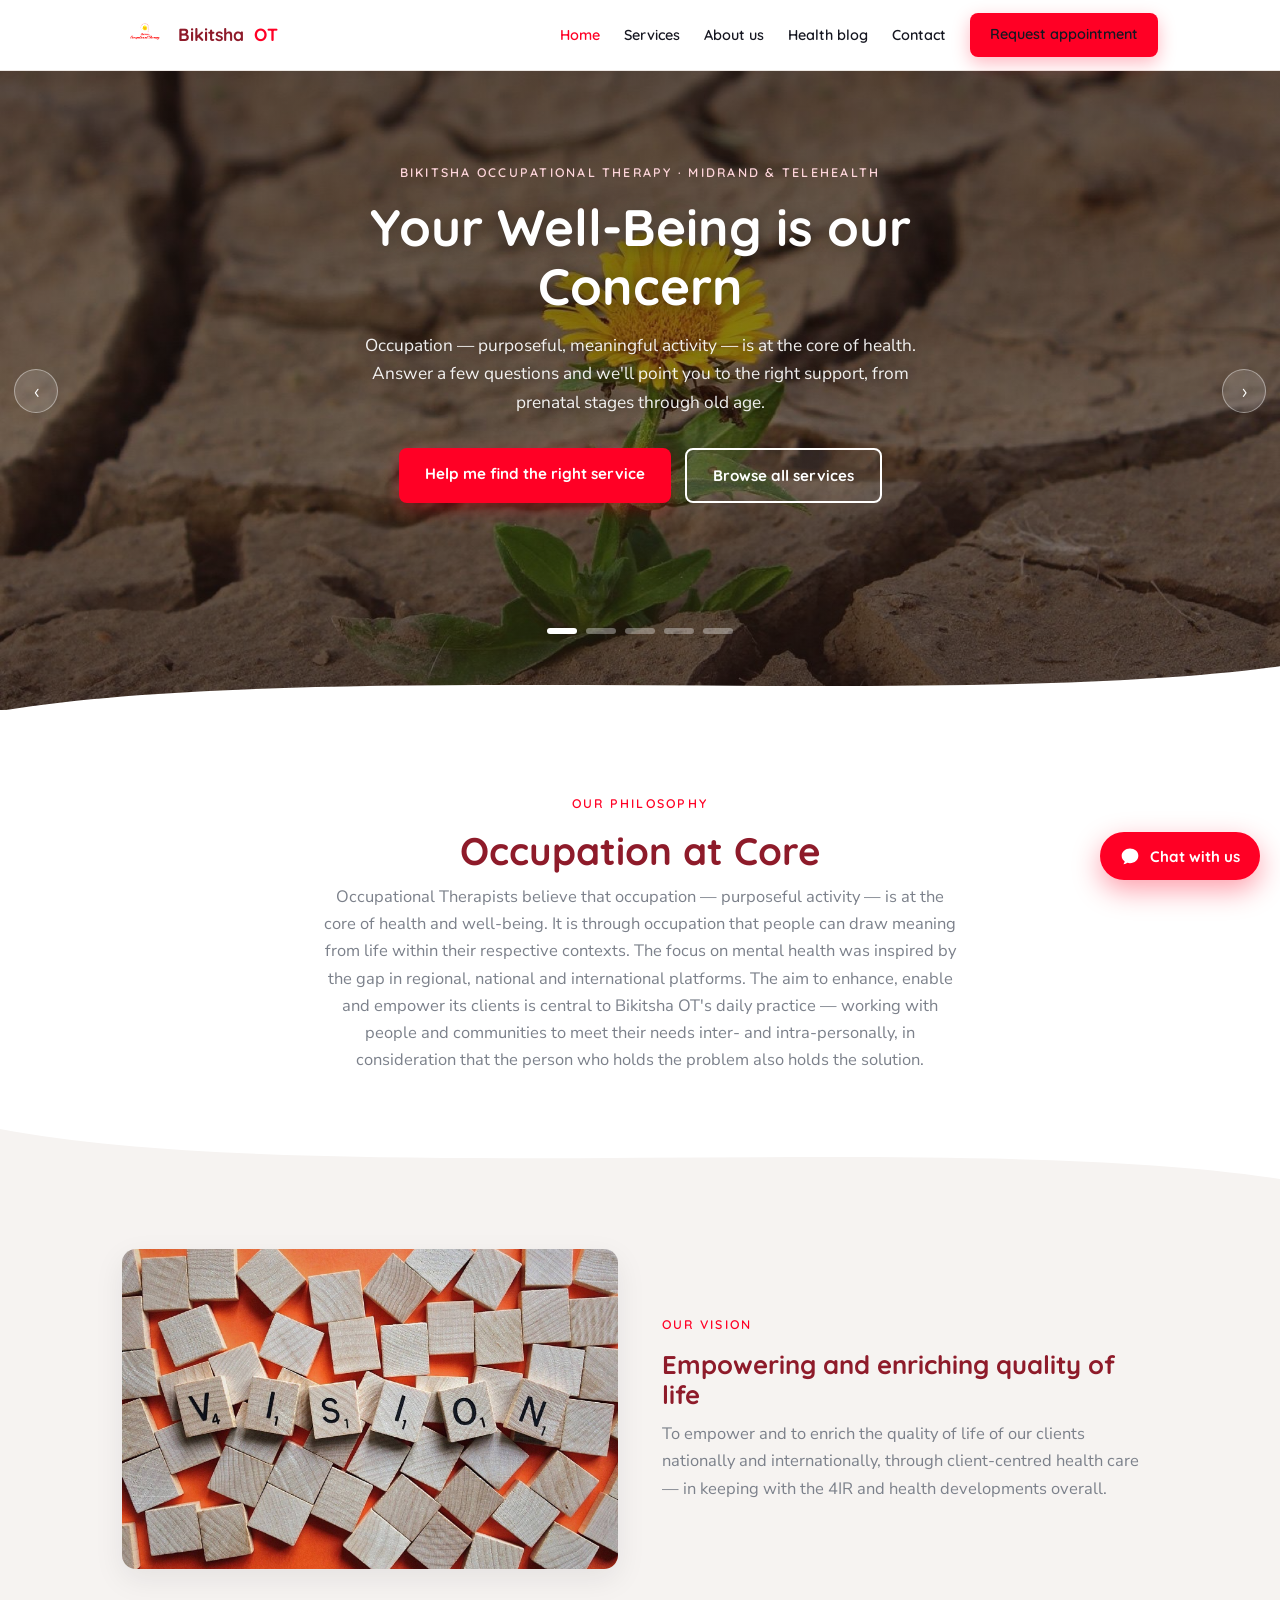
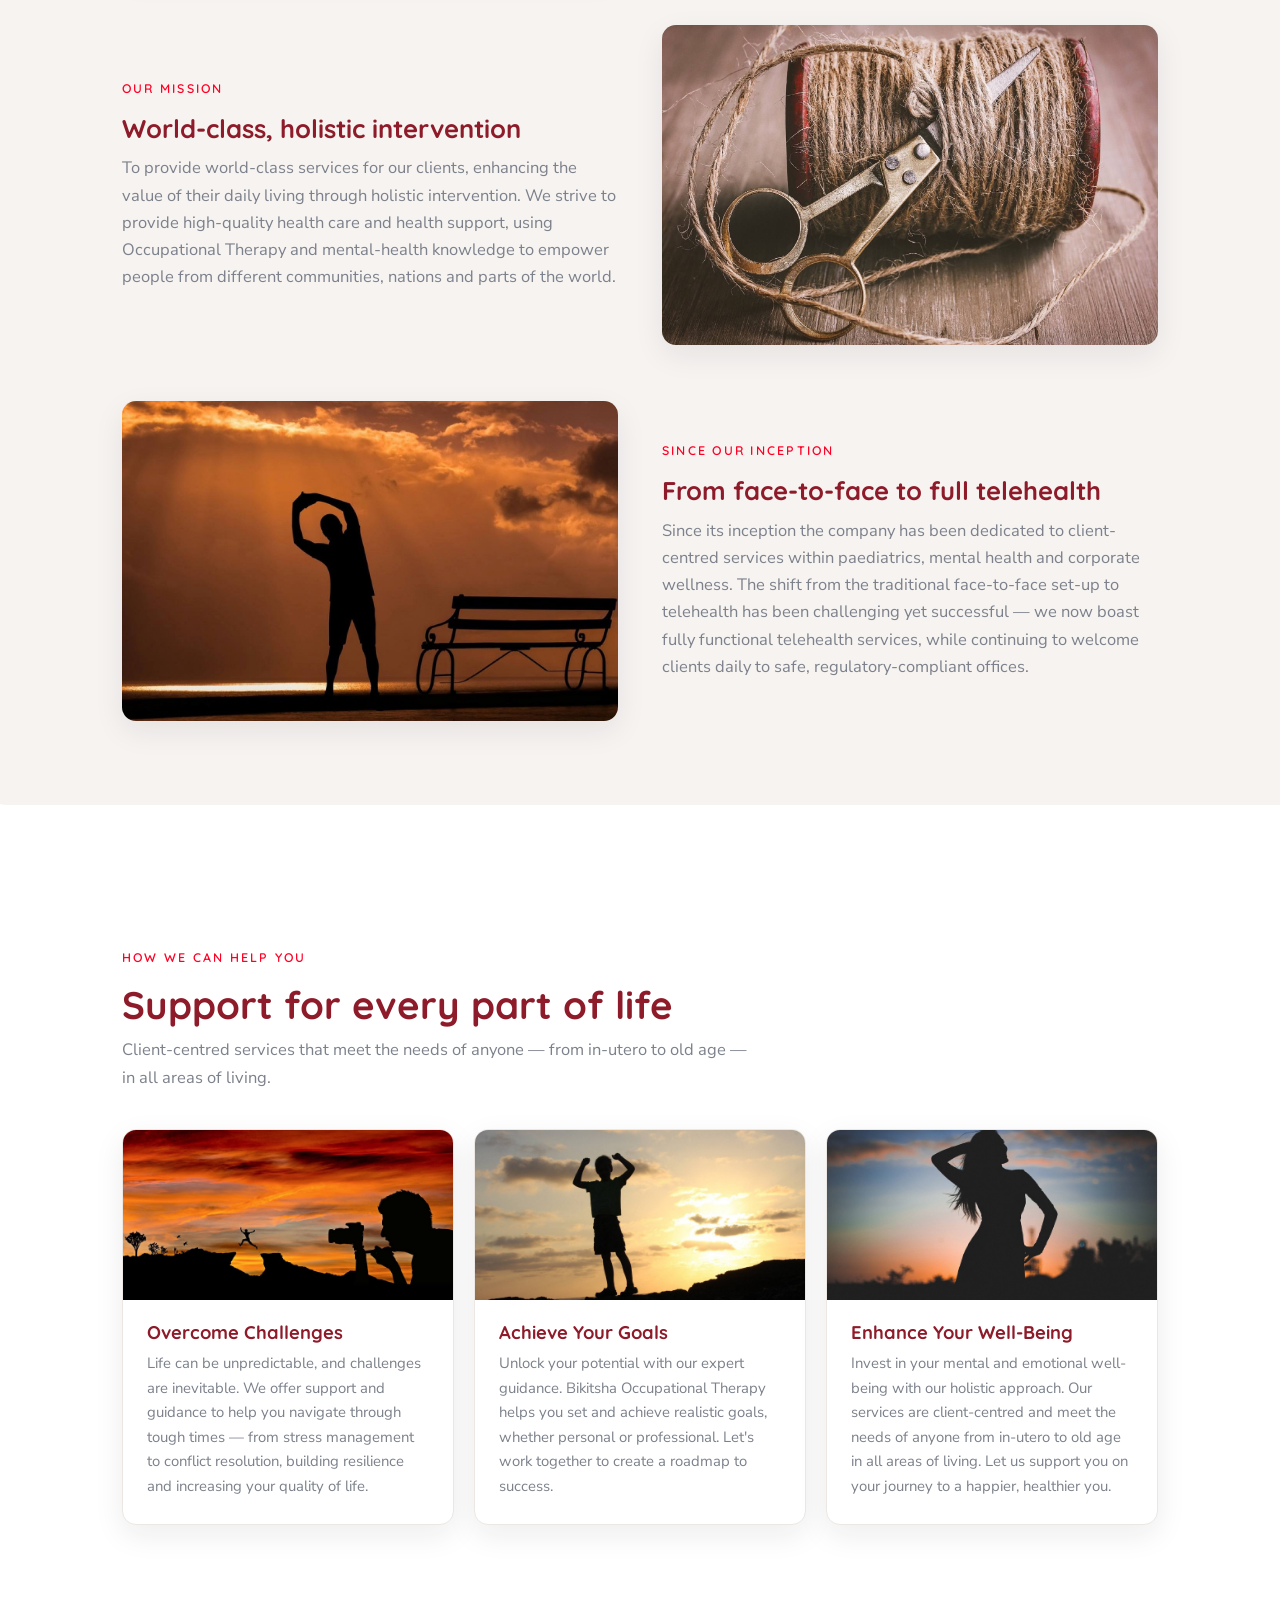
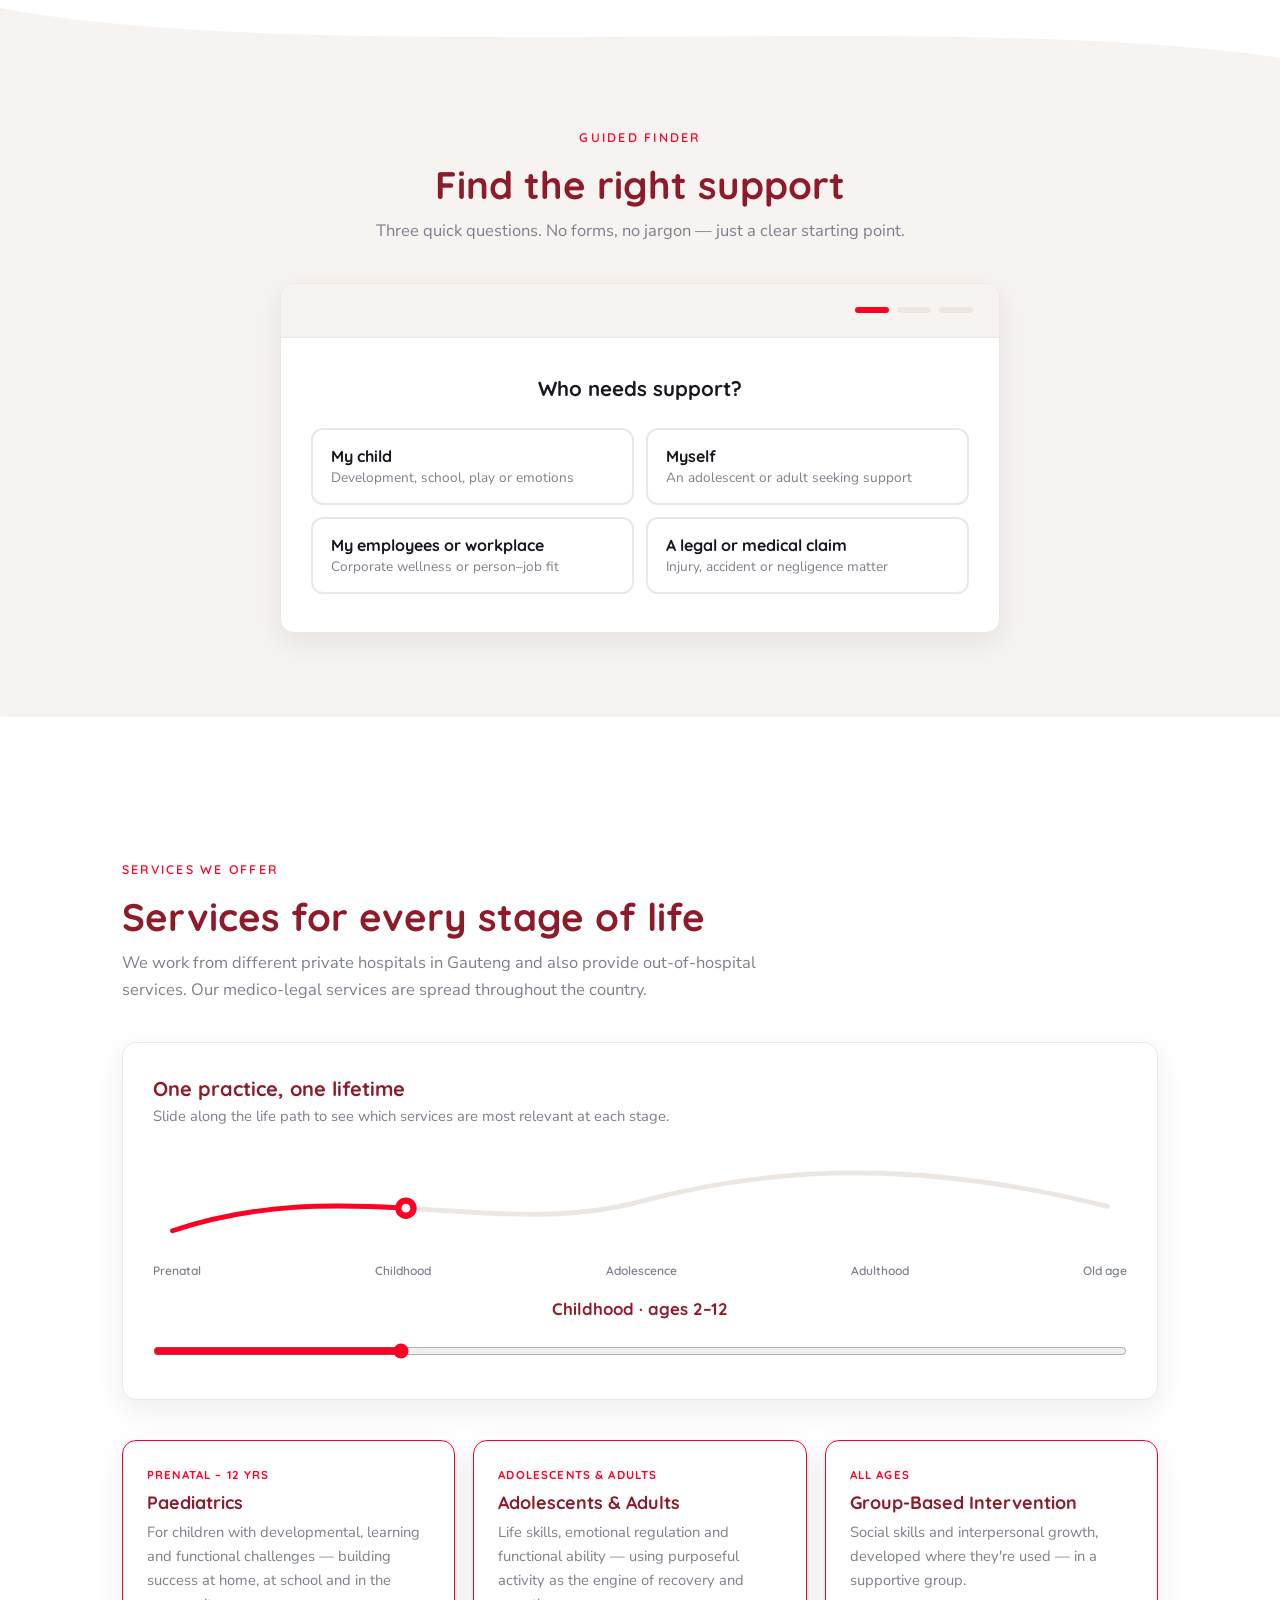
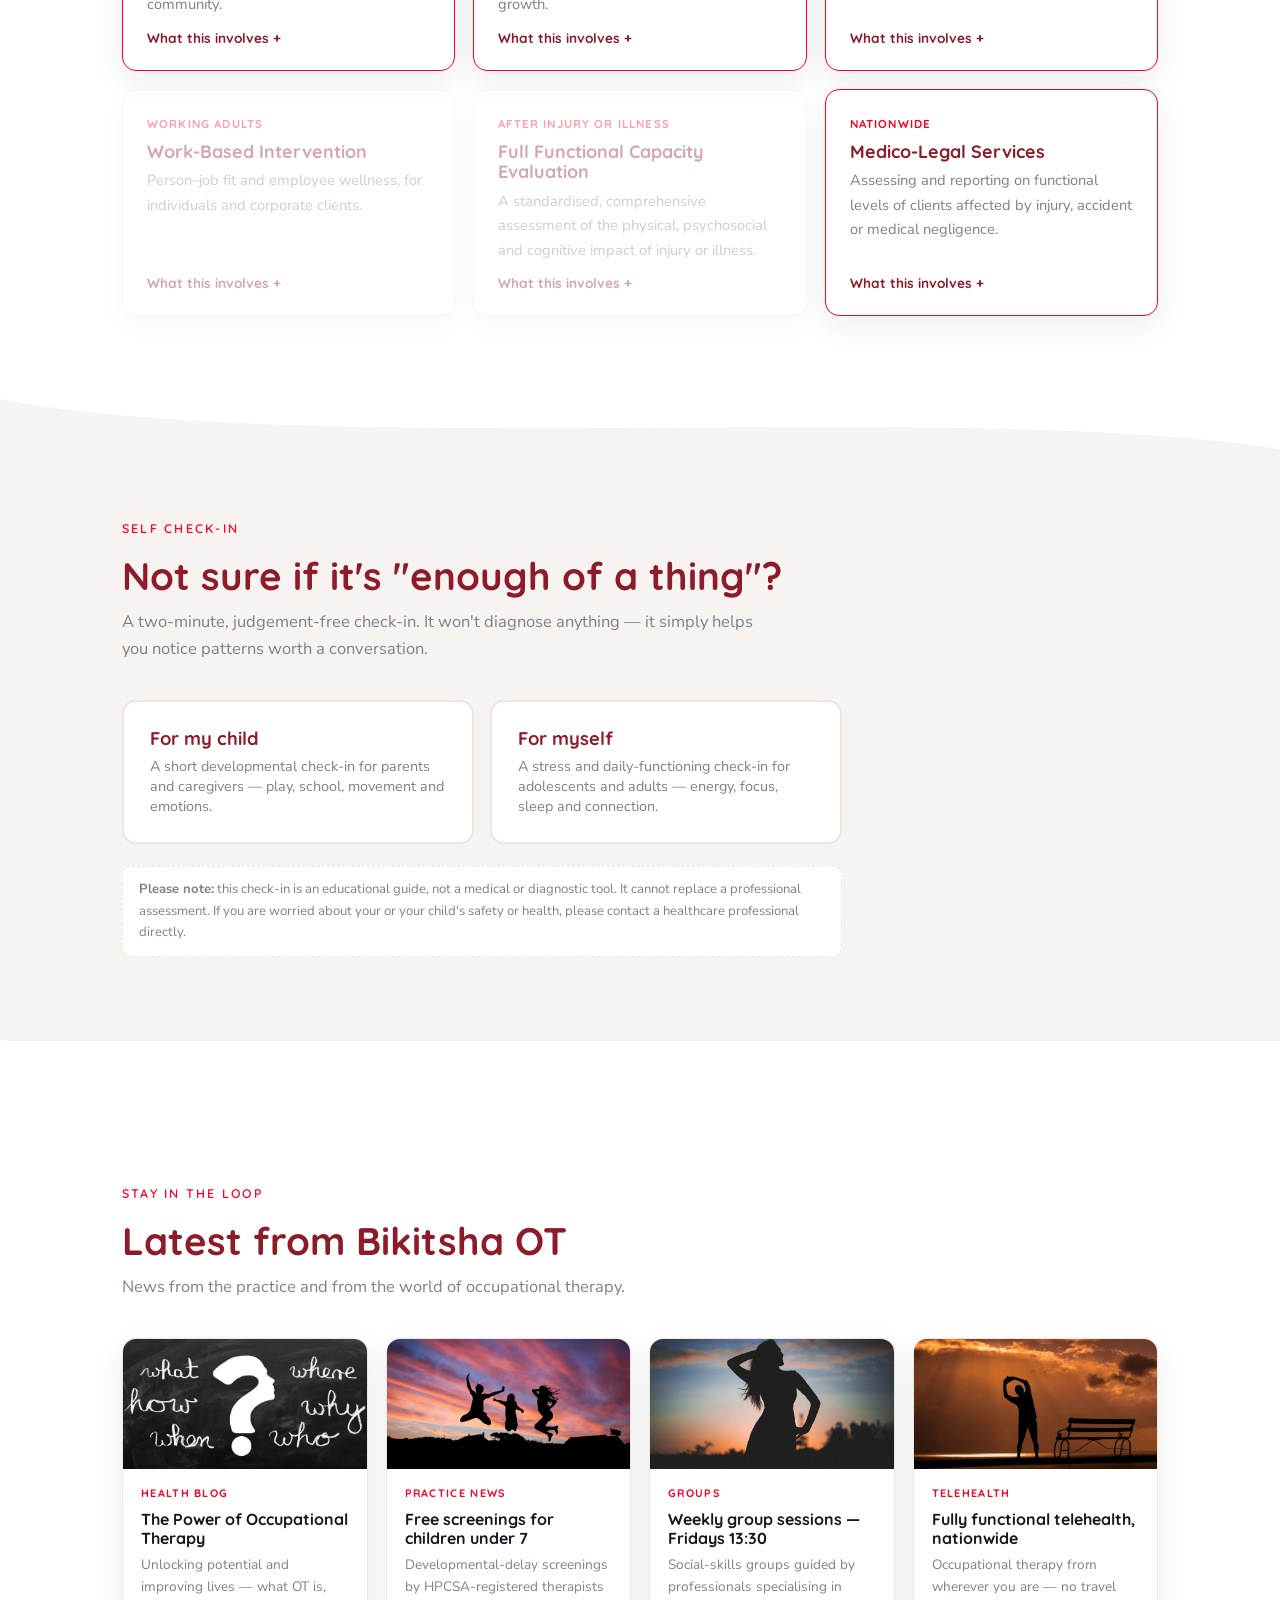
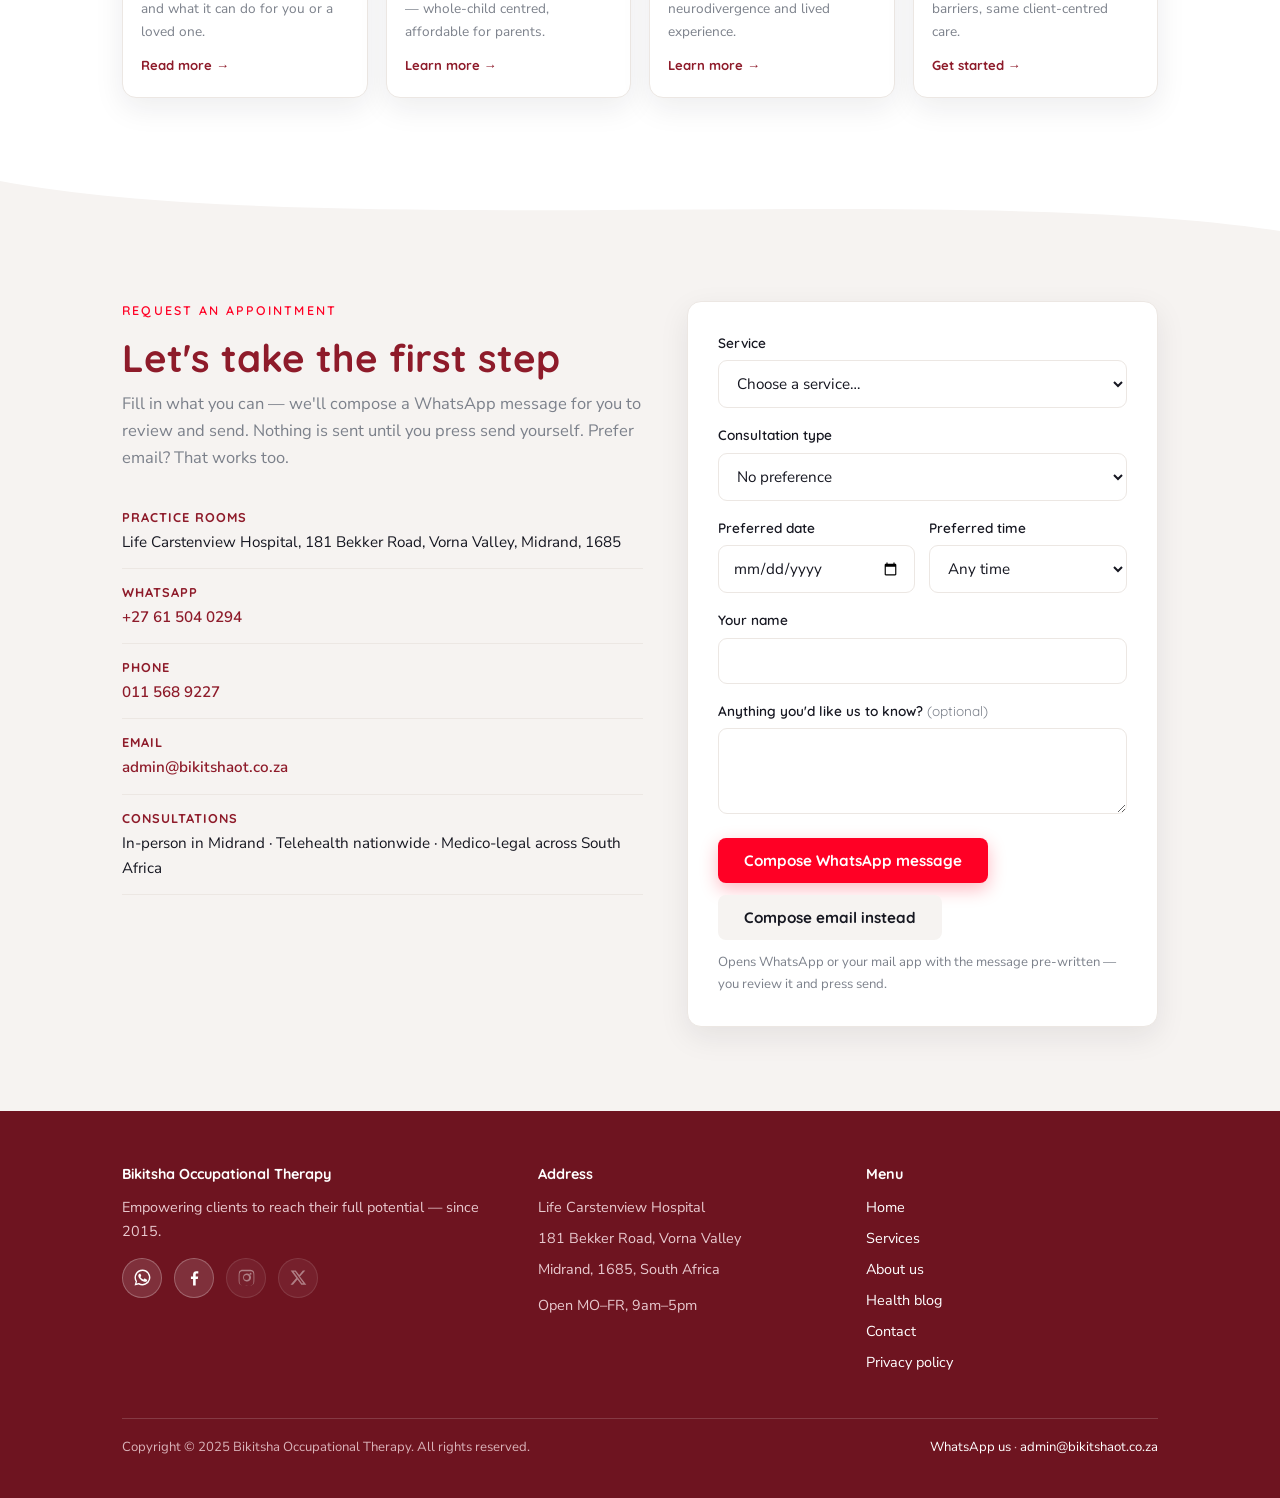
==== commit 34b075bf: "Recreate full bikitshaot.co.za site with interactive layer Multi-page recreation of the original sit" ====
--- a/index.html
+++ b/index.html
@@ -3,226 +3,180 @@
 <head>
 <meta charset="UTF-8">
 <meta name="viewport" content="width=device-width, initial-scale=1.0">
-<title>Find Your Path to Well-Being — Bikitsha Occupational Therapy</title>
-<meta name="description" content="Answer a few questions to find the right occupational therapy support — paediatrics, mental health, workplace wellness and medico-legal services in Midrand and via telehealth.">
+<title>Bikitsha Occupational Therapy — Your Well-Being is our Concern</title>
+<meta name="description" content="Occupational therapy in Midrand and via telehealth — paediatrics, mental health, work-based intervention and medico-legal services. Find your path to well-being.">
+<link rel="icon" href="assets/img/logo.png">
 <link rel="preconnect" href="https://fonts.googleapis.com">
 <link rel="preconnect" href="https://fonts.gstatic.com" crossorigin>
 <link href="https://fonts.googleapis.com/css2?family=Quicksand:wght@500;600;700&family=Nunito+Sans:ital,wght@0,400;0,600;0,700;1,400&display=swap" rel="stylesheet">
-<style>
-:root{
-  --crimson:#8E1B2A;
-  --crimson-deep:#6E1420;
-  --signal:#FF0025;
-  --signal-soft:#FFE9EC;
-  --ink:#161721;
-  --grey:#7C818B;
-  --mist:#F6F3F1;
-  --line:#ECE7E3;
-  --white:#FFFFFF;
-  --radius:14px;
-  --shadow:0 10px 30px rgba(22,23,33,.08);
-  --display:'Quicksand',sans-serif;
-  --body:'Nunito Sans',sans-serif;
-}
-*{margin:0;padding:0;box-sizing:border-box}
-html{scroll-behavior:smooth}
-@media (prefers-reduced-motion:reduce){
-  html{scroll-behavior:auto}
-  *,*::before,*::after{animation:none!important;transition:none!important}
-}
-body{font-family:var(--body);color:var(--ink);background:var(--white);line-height:1.65;font-size:16.5px}
-h1,h2,h3,h4{font-family:var(--display);line-height:1.15;color:var(--crimson)}
-img{max-width:100%}
-a{color:var(--crimson)}
-button{font-family:var(--display);cursor:pointer}
-:focus-visible{outline:3px solid var(--signal);outline-offset:2px;border-radius:4px}
-.wrap{max-width:1080px;margin:0 auto;padding:0 22px}
-.eyebrow{font-family:var(--display);font-weight:600;font-size:.78rem;letter-spacing:.18em;text-transform:uppercase;color:var(--signal);display:block;margin-bottom:.9rem}
-.section{padding:84px 0}
-.section-title{font-size:clamp(1.7rem,3.6vw,2.4rem);font-weight:700;margin-bottom:.6rem}
-.section-lede{color:var(--grey);max-width:640px;margin-bottom:2.4rem}
-
-/* ---------- header ---------- */
-header{position:sticky;top:0;z-index:50;background:rgba(255,255,255,.94);backdrop-filter:blur(8px);border-bottom:1px solid var(--line)}
-.nav{display:flex;align-items:center;justify-content:space-between;height:66px}
-.logo{font-family:var(--display);font-weight:700;font-size:1.12rem;color:var(--crimson);text-decoration:none}
-.logo span{color:var(--signal)}
-.nav-links{display:flex;gap:26px;align-items:center;list-style:none}
-.nav-links a{font-family:var(--display);font-weight:600;font-size:.9rem;color:var(--ink);text-decoration:none}
-.nav-links a:hover{color:var(--signal)}
-.btn{display:inline-block;font-family:var(--display);font-weight:700;font-size:.95rem;padding:13px 26px;border-radius:8px;border:none;text-decoration:none;text-align:center;transition:transform .15s ease,box-shadow .15s ease}
-.btn:hover{transform:translateY(-1px)}
-.btn-red{background:var(--signal);color:#fff;box-shadow:0 6px 18px rgba(255,0,37,.28)}
-.btn-ghost{background:transparent;color:var(--crimson);border:2px solid var(--crimson)}
-.btn-quiet{background:var(--mist);color:var(--ink)}
-.nav .btn{padding:10px 20px}
-@media (max-width:720px){.nav-links li.hide-m{display:none}}
-
-/* ---------- hero ---------- */
-.hero{position:relative;overflow:hidden;padding:96px 0 150px;background:#4A3B32 url('[data-uri]') center/cover no-repeat}
-.hero::before{content:'';position:absolute;inset:0;background:linear-gradient(180deg,rgba(32,18,14,.62) 0%,rgba(32,18,14,.5) 55%,rgba(32,18,14,.66) 100%)}
-.hero .wrap{position:relative;z-index:2;max-width:760px;text-align:center}
-.hero .eyebrow{color:#FFD6DC}
-.hero h1{font-size:clamp(2.2rem,5.4vw,3.4rem);margin-bottom:1.1rem;color:#fff;text-shadow:0 2px 18px rgba(0,0,0,.35)}
-.hero p{color:rgba(255,255,255,.92);font-size:1.1rem;max-width:560px;margin:0 auto 2rem;text-shadow:0 1px 10px rgba(0,0,0,.35)}
-.hero-ctas{display:flex;gap:14px;justify-content:center;flex-wrap:wrap}
-.hero .btn-ghost{color:#fff;border-color:#fff;background:rgba(255,255,255,.08)}
-.hero-path{position:absolute;inset:auto 0 40px 0;width:100%;height:auto;display:block;opacity:.35;pointer-events:none;z-index:1}
-.hero-wave{position:absolute;left:0;right:0;bottom:-1px;width:100%;height:64px;z-index:2}
-.hero-wave path{fill:var(--white)}
-.wave{display:block;width:100%;height:60px;margin-top:-1px}
-.wave path{fill:var(--mist)}
-.wave.flip{transform:scaleY(-1)}
-.wave.on-white path{fill:var(--white)}
-
-/* ---------- finder wizard ---------- */
-.wizard{background:var(--white);border:1px solid var(--line);border-radius:var(--radius);box-shadow:var(--shadow);max-width:720px;margin:0 auto;overflow:hidden}
-.wizard-head{display:flex;align-items:center;justify-content:space-between;padding:18px 26px;border-bottom:1px solid var(--line);background:var(--mist)}
-.wizard-steps{display:flex;gap:8px}
-.step-dot{width:34px;height:6px;border-radius:3px;background:var(--line);transition:background .25s}
-.step-dot.active{background:var(--signal)}
-.step-dot.done{background:var(--crimson)}
-.wizard-back{background:none;border:none;font-weight:600;font-size:.85rem;color:var(--grey);visibility:hidden}
-.wizard-back.show{visibility:visible}
-.wizard-body{padding:34px 30px 38px}
-.wizard-q{font-size:1.28rem;font-weight:700;color:var(--ink);font-family:var(--display);margin-bottom:1.4rem}
-.choice-grid{display:grid;grid-template-columns:1fr 1fr;gap:12px}
-@media (max-width:560px){.choice-grid{grid-template-columns:1fr}}
-.choice{display:block;width:100%;text-align:left;background:var(--white);border:2px solid var(--line);border-radius:12px;padding:16px 18px;transition:border-color .15s,background .15s}
-.choice:hover{border-color:var(--signal)}
-.choice b{display:block;font-family:var(--display);font-size:1rem;color:var(--ink);margin-bottom:2px}
-.choice small{color:var(--grey);font-size:.85rem;line-height:1.4;display:block;font-family:var(--body)}
-.result-card{text-align:left}
-.result-card .eyebrow{margin-bottom:.4rem}
-.result-card h3{font-size:1.5rem;margin-bottom:.7rem}
-.result-card p{color:var(--grey);margin-bottom:1rem}
-.result-note{background:var(--signal-soft);border-radius:10px;padding:12px 16px;font-size:.9rem;color:var(--crimson-deep);margin-bottom:1.4rem}
-.result-actions{display:flex;gap:12px;flex-wrap:wrap}
-
-/* ---------- services ---------- */
-.svc-grid{display:grid;grid-template-columns:repeat(3,1fr);gap:18px}
-@media (max-width:900px){.svc-grid{grid-template-columns:1fr 1fr}}
-@media (max-width:600px){.svc-grid{grid-template-columns:1fr}}
-.svc{background:var(--white);border:1px solid var(--line);border-radius:var(--radius);padding:24px;box-shadow:var(--shadow);transition:border-color .3s,opacity .3s;display:flex;flex-direction:column}
-.svc.dim{opacity:.38}
-.svc.lit{border-color:var(--signal)}
-.svc-ages{font-size:.72rem;font-weight:700;letter-spacing:.1em;text-transform:uppercase;color:var(--signal);font-family:var(--display);margin-bottom:.5rem}
-.svc h3{font-size:1.12rem;margin-bottom:.45rem}
-.svc p{color:var(--grey);font-size:.92rem;flex:1}
-.svc-more{margin-top:12px;background:none;border:none;color:var(--crimson);font-weight:700;font-size:.85rem;text-align:left;padding:0}
-.svc-more::after{content:' +'}
-.svc.open .svc-more::after{content:' −'}
-.svc-detail{display:none;margin-top:10px;font-size:.9rem;color:var(--ink);border-top:1px dashed var(--line);padding-top:10px}
-.svc.open .svc-detail{display:block}
-
-/* ---------- life path ---------- */
-.lifepath{background:var(--white);border:1px solid var(--line);border-radius:var(--radius);box-shadow:var(--shadow);padding:34px 30px 26px;margin:0 0 40px}
-.lifepath h3{font-size:1.25rem;margin-bottom:.3rem}
-.lifepath .lp-sub{color:var(--grey);font-size:.92rem;margin-bottom:1.2rem}
-.lp-svg{width:100%;height:auto;display:block}
-.lp-track{fill:none;stroke:var(--line);stroke-width:5;stroke-linecap:round}
-.lp-fill{fill:none;stroke:var(--signal);stroke-width:5;stroke-linecap:round;transition:stroke-dashoffset .18s linear}
-.lp-walker{transition:transform .18s linear}
-.lp-labels{display:flex;justify-content:space-between;gap:8px;font-family:var(--display);font-weight:600;font-size:.75rem;color:var(--grey);margin-top:6px}
-@media (max-width:560px){.lp-labels span:nth-child(2),.lp-labels span:nth-child(4){display:none}}
-.lp-stage{text-align:center;font-family:var(--display);font-weight:700;color:var(--crimson);font-size:1.05rem;margin-top:14px;min-height:1.6em}
-input[type=range].lp-range{width:100%;margin-top:14px;accent-color:var(--signal);height:28px}
-
-/* ---------- faq ---------- */
-.faq{max-width:720px;margin:56px auto 0}
-.faq h3{font-size:1.35rem;margin-bottom:1.2rem}
-.faq-item{border:1px solid var(--line);border-radius:10px;margin-bottom:10px;background:var(--white)}
-.faq-q{width:100%;background:none;border:none;text-align:left;font-weight:700;font-size:.98rem;color:var(--ink);padding:16px 46px 16px 18px;position:relative}
-.faq-q::after{content:'+';position:absolute;right:18px;top:50%;transform:translateY(-50%);color:var(--signal);font-size:1.3rem;font-weight:500}
-.faq-item.open .faq-q::after{content:'−'}
-.faq-a{display:none;padding:0 18px 16px;color:var(--grey);font-size:.93rem}
-.faq-item.open .faq-a{display:block}
-
-/* ---------- check-in ---------- */
-.checkin{background:var(--mist)}
-.track-pick{display:grid;grid-template-columns:1fr 1fr;gap:16px;max-width:720px}
-@media (max-width:640px){.track-pick{grid-template-columns:1fr}}
-.track-card{background:var(--white);border:2px solid var(--line);border-radius:var(--radius);padding:26px;text-align:left;transition:border-color .15s}
-.track-card:hover{border-color:var(--signal)}
-.track-card h3{font-size:1.15rem;margin-bottom:.4rem}
-.track-card p{color:var(--grey);font-size:.9rem;font-family:var(--body)}
-.quiz{background:var(--white);border:1px solid var(--line);border-radius:var(--radius);box-shadow:var(--shadow);max-width:720px;padding:30px;display:none}
-.quiz.show{display:block}
-.quiz-progress{font-family:var(--display);font-weight:600;font-size:.8rem;color:var(--grey);margin-bottom:.8rem}
-.quiz-q{font-family:var(--display);font-weight:700;font-size:1.15rem;margin-bottom:1.2rem}
-.quiz-opts{display:flex;flex-direction:column;gap:10px}
-.quiz-opts .choice{padding:13px 16px}
-.quiz-result h3{font-size:1.4rem;margin-bottom:.6rem}
-.quiz-result p{color:var(--grey);margin-bottom:1rem}
-.quiz-bar{height:10px;border-radius:5px;background:var(--line);overflow:hidden;margin:14px 0 6px}
-.quiz-bar i{display:block;height:100%;background:var(--signal);border-radius:5px}
-.quiz-bar-label{font-size:.8rem;color:var(--grey);margin-bottom:16px}
-.disclaimer{font-size:.82rem;color:var(--grey);background:var(--white);border:1px dashed var(--line);border-radius:10px;padding:12px 16px;max-width:720px;margin-top:22px}
-.checkin .disclaimer{background:rgba(255,255,255,.7)}
-
-/* ---------- booking ---------- */
-.booking-grid{display:grid;grid-template-columns:1.05fr .95fr;gap:44px;align-items:start}
-@media (max-width:820px){.booking-grid{grid-template-columns:1fr}}
-form.book{background:var(--white);border:1px solid var(--line);border-radius:var(--radius);box-shadow:var(--shadow);padding:30px}
-.field{margin-bottom:16px}
-.field label{display:block;font-family:var(--display);font-weight:600;font-size:.85rem;margin-bottom:6px}
-.field input,.field select,.field textarea{width:100%;padding:12px 14px;border:1.5px solid var(--line);border-radius:9px;font-family:var(--body);font-size:.95rem;background:var(--white);color:var(--ink)}
-.field input:focus,.field select:focus,.field textarea:focus{outline:none;border-color:var(--signal)}
-.field-row{display:grid;grid-template-columns:1fr 1fr;gap:14px}
-@media (max-width:520px){.field-row{grid-template-columns:1fr}}
-.book-actions{display:flex;gap:12px;flex-wrap:wrap;margin-top:6px}
-.book-hint{font-size:.82rem;color:var(--grey);margin-top:12px}
-.contact-side h2{margin-bottom:.6rem}
-.contact-side p{color:var(--grey);margin-bottom:1.4rem}
-.contact-list{list-style:none}
-.contact-list li{padding:13px 0;border-bottom:1px solid var(--line);font-size:.95rem}
-.contact-list b{font-family:var(--display);display:block;font-size:.8rem;letter-spacing:.08em;text-transform:uppercase;color:var(--crimson);margin-bottom:2px}
-.contact-list a{text-decoration:none;font-weight:600}
-
-/* ---------- footer ---------- */
-footer{background:var(--crimson-deep);color:#E8C9CE;padding:44px 0;font-size:.88rem}
-footer .wrap{display:flex;justify-content:space-between;gap:20px;flex-wrap:wrap}
-footer a{color:#fff}
-</style>
+<link rel="stylesheet" href="assets/css/site.css">
 </head>
 <body>
 
-<header>
+<header class="site">
   <div class="wrap nav">
-    <a class="logo" href="#top">Bikitsha<span> OT</span></a>
+    <a class="logo" href="index.html"><img src="assets/img/logo.png" alt="">Bikitsha<span> OT</span></a>
+    <button class="nav-toggle" aria-label="Menu" aria-expanded="false"><i></i></button>
     <ul class="nav-links">
-      <li class="hide-m"><a href="#finder">Find your service</a></li>
-      <li class="hide-m"><a href="#services">Services</a></li>
-      <li class="hide-m"><a href="#checkin">Check-in</a></li>
+      <li><a href="index.html" aria-current="page">Home</a></li>
+      <li><a href="services.html">Services</a></li>
+      <li><a href="about-us.html">About us</a></li>
+      <li><a href="health-blog.html">Health blog</a></li>
+      <li><a href="contact.html">Contact</a></li>
       <li><a class="btn btn-red" href="#book">Request appointment</a></li>
     </ul>
   </div>
 </header>
 
-<!-- ================= HERO ================= -->
-<section class="hero" id="top">
-  <div class="wrap">
-    <span class="eyebrow">Bikitsha Occupational Therapy · Midrand &amp; Telehealth</span>
-    <h1>Your Well-Being is our Concern</h1>
-    <p>Occupation — purposeful, meaningful activity — is at the core of health. Answer a few questions and we'll point you to the right support, from prenatal stages through old age.</p>
-    <div class="hero-ctas">
-      <a class="btn btn-red" href="#finder">Help me find the right service</a>
-      <a class="btn btn-ghost" href="#services">Browse all services</a>
-    </div>
-  </div>
-  <svg class="hero-path" viewBox="0 0 1200 120" aria-hidden="true" preserveAspectRatio="none">
-    <path d="M-20 100 C 200 40, 380 110, 600 70 S 1000 20, 1220 80" fill="none" stroke="#FFFFFF" stroke-width="3" stroke-dasharray="1 10" stroke-linecap="round"/>
-  </svg>
+<!-- ================= ROTATING HERO ================= -->
+<section class="carousel" id="top" aria-label="Highlights">
+  <div class="slides">
+    <div class="slide" style="background-image:url('assets/img/hero-flower.jpg')">
+      <div class="wrap">
+        <span class="eyebrow">Bikitsha Occupational Therapy · Midrand &amp; Telehealth</span>
+        <h1>Your Well-Being is our Concern</h1>
+        <p>Occupation — purposeful, meaningful activity — is at the core of health. Answer a few questions and we'll point you to the right support, from prenatal stages through old age.</p>
+        <div class="hero-ctas">
+          <a class="btn btn-red" href="#finder">Help me find the right service</a>
+          <a class="btn btn-ghost" href="services.html">Browse all services</a>
+        </div>
+      </div>
+    </div>
+    <div class="slide" style="background-image:url('assets/img/kids-jumping.jpg')">
+      <div class="wrap">
+        <span class="eyebrow">Paediatrics</span>
+        <span class="slide-when">Free screening · children under 7</span>
+        <h2>Does your child under 7 have a developmental delay?</h2>
+        <p>We would like to be of service to you. Our HPCSA-registered therapists intervene on functional, behavioural and speech challenges — whole-child centred and affordable for parents.</p>
+        <div class="hero-ctas">
+          <a class="btn btn-red" href="#book">Book a free screening</a>
+          <a class="btn btn-ghost" href="services.html#paediatrics">About paediatrics</a>
+        </div>
+      </div>
+    </div>
+    <div class="slide" style="background-image:url('assets/img/help-wellbeing.jpg')">
+      <div class="wrap">
+        <span class="eyebrow">Group-Based Intervention</span>
+        <span class="slide-when">Weekly · Fridays 13:30–15:00</span>
+        <h2>Grow social skills where they're used — together</h2>
+        <p>Weekly group sessions exploring social skills and interpersonal challenges, guided by professionals who specialise in neurodivergence and people with lived experience.</p>
+        <div class="hero-ctas">
+          <a class="btn btn-red" href="#book">Reserve a spot</a>
+          <a class="btn btn-ghost" href="services.html#group">About group sessions</a>
+        </div>
+      </div>
+    </div>
+    <div class="slide" style="background-image:url('assets/img/help-overcome.jpg')">
+      <div class="wrap">
+        <span class="eyebrow">Work-Based Intervention</span>
+        <span class="slide-when">Individuals &amp; corporate companies</span>
+        <h2>The best fit between work and person</h2>
+        <p>Employee wellness, workplace assessments and return-to-work planning — keeping people functioning well in the roles that matter to them.</p>
+        <div class="hero-ctas">
+          <a class="btn btn-red" href="#book">Talk to us about your workplace</a>
+          <a class="btn btn-ghost" href="services.html#work">About work-based OT</a>
+        </div>
+      </div>
+    </div>
+    <div class="slide" style="background-image:url('assets/img/mission.jpg')">
+      <div class="wrap">
+        <span class="eyebrow">Medico-Legal Services</span>
+        <span class="slide-when">Available throughout South Africa</span>
+        <h2>Independent functional assessment &amp; reporting</h2>
+        <p>Assessing and reporting on the functional levels of clients affected by injury, accident or medical negligence — from private hospitals in Gauteng and external locations nationwide.</p>
+        <div class="hero-ctas">
+          <a class="btn btn-red" href="#book">Request an assessment</a>
+          <a class="btn btn-ghost" href="services.html#medico-legal">About medico-legal</a>
+        </div>
+      </div>
+    </div>
+  </div>
+  <button class="car-arrow prev" aria-label="Previous slide">‹</button>
+  <button class="car-arrow next" aria-label="Next slide">›</button>
+  <div class="car-dots" role="tablist" aria-label="Slides"></div>
   <svg class="hero-wave" viewBox="0 0 1200 60" preserveAspectRatio="none" aria-hidden="true"><path d="M0,60 C300,10 900,60 1200,18 L1200,60 L0,60 Z"/></svg>
 </section>
 
+<!-- ================= OCCUPATION AT CORE ================= -->
+<section class="section" id="core" style="padding-bottom:56px">
+  <div class="wrap" style="text-align:center">
+    <span class="eyebrow">Our philosophy</span>
+    <h2 class="section-title">Occupation at Core</h2>
+    <p class="section-lede" style="margin:0 auto">Occupational Therapists believe that occupation — purposeful activity — is at the core of health and well-being. It is through occupation that people can draw meaning from life within their respective contexts. The focus on mental health was inspired by the gap in regional, national and international platforms. The aim to enhance, enable and empower its clients is central to Bikitsha OT's daily practice — working with people and communities to meet their needs inter- and intra-personally, in consideration that the person who holds the problem also holds the solution.</p>
+  </div>
+</section>
+
+<!-- ================= VISION / MISSION / INCEPTION ================= -->
+<svg class="wave" viewBox="0 0 1200 60" preserveAspectRatio="none" aria-hidden="true"><path d="M0,0 C300,60 900,0 1200,50 L1200,60 L0,60 Z"/></svg>
+<section class="section" style="background:var(--mist);padding-top:60px">
+  <div class="wrap">
+    <div class="feature">
+      <img src="assets/img/vision.jpg" alt="The word vision spelled in letter tiles">
+      <div>
+        <span class="eyebrow">Our vision</span>
+        <h2>Empowering and enriching quality of life</h2>
+        <p>To empower and to enrich the quality of life of our clients nationally and internationally, through client-centred health care — in keeping with the 4IR and health developments overall.</p>
+      </div>
+    </div>
+    <div class="feature rev">
+      <img src="assets/img/mission.jpg" alt="A spool of twine and scissors on a wooden table">
+      <div>
+        <span class="eyebrow">Our mission</span>
+        <h2>World-class, holistic intervention</h2>
+        <p>To provide world-class services for our clients, enhancing the value of their daily living through holistic intervention. We strive to provide high-quality health care and health support, using Occupational Therapy and mental-health knowledge to empower people from different communities, nations and parts of the world.</p>
+      </div>
+    </div>
+    <div class="feature">
+      <img src="assets/img/stretch.jpg" alt="A person stretching at sunrise beside a bench">
+      <div>
+        <span class="eyebrow">Since our inception</span>
+        <h2>From face-to-face to full telehealth</h2>
+        <p>Since its inception the company has been dedicated to client-centred services within paediatrics, mental health and corporate wellness. The shift from the traditional face-to-face set-up to telehealth has been challenging yet successful — we now boast fully functional telehealth services, while continuing to welcome clients daily to safe, regulatory-compliant offices.</p>
+      </div>
+    </div>
+  </div>
+</section>
+<svg class="wave on-white" viewBox="0 0 1200 60" preserveAspectRatio="none" aria-hidden="true"><path d="M0,0 C300,60 900,0 1200,50 L1200,60 L0,60 Z" fill="#fff"/></svg>
+
+<!-- ================= HOW WE CAN HELP ================= -->
+<section class="section" id="help">
+  <div class="wrap">
+    <span class="eyebrow">How we can help you</span>
+    <h2 class="section-title">Support for every part of life</h2>
+    <p class="section-lede">Client-centred services that meet the needs of anyone — from in-utero to old age — in all areas of living.</p>
+    <div class="help-grid">
+      <article class="help-card">
+        <img src="assets/img/help-overcome.jpg" alt="">
+        <div>
+          <h3>Overcome Challenges</h3>
+          <p>Life can be unpredictable, and challenges are inevitable. We offer support and guidance to help you navigate through tough times — from stress management to conflict resolution, building resilience and increasing your quality of life.</p>
+        </div>
+      </article>
+      <article class="help-card">
+        <img src="assets/img/help-goals.jpg" alt="">
+        <div>
+          <h3>Achieve Your Goals</h3>
+          <p>Unlock your potential with our expert guidance. Bikitsha Occupational Therapy helps you set and achieve realistic goals, whether personal or professional. Let's work together to create a roadmap to success.</p>
+        </div>
+      </article>
+      <article class="help-card">
+        <img src="assets/img/help-wellbeing.jpg" alt="">
+        <div>
+          <h3>Enhance Your Well-Being</h3>
+          <p>Invest in your mental and emotional well-being with our holistic approach. Our services are client-centred and meet the needs of anyone from in-utero to old age in all areas of living. Let us support you on your journey to a happier, healthier you.</p>
+        </div>
+      </article>
+    </div>
+  </div>
+</section>
+
 <!-- ================= FINDER ================= -->
-<section class="section" id="finder">
+<svg class="wave" viewBox="0 0 1200 60" preserveAspectRatio="none" aria-hidden="true"><path d="M0,0 C300,60 900,0 1200,50 L1200,60 L0,60 Z"/></svg>
+<section class="section" id="finder" style="background:var(--mist);padding-top:60px">
   <div class="wrap" style="text-align:center">
     <span class="eyebrow">Guided finder</span>
     <h2 class="section-title">Find the right support</h2>
     <p class="section-lede" style="margin-left:auto;margin-right:auto">Three quick questions. No forms, no jargon — just a clear starting point.</p>
-
     <div class="wizard" id="wizard">
       <div class="wizard-head">
         <button class="wizard-back" id="wizBack" type="button">← Back</button>
@@ -236,14 +190,14 @@
     </div>
   </div>
 </section>
-
-<!-- ================= SERVICES ================= -->
-<svg class="wave" viewBox="0 0 1200 60" preserveAspectRatio="none" aria-hidden="true"><path d="M0,0 C300,60 900,0 1200,50 L1200,60 L0,60 Z"/></svg>
-<section class="section checkin-alt" id="services" style="background:var(--mist);padding-top:60px">
-  <div class="wrap">
-    <span class="eyebrow">How we can help</span>
+<svg class="wave on-white" viewBox="0 0 1200 60" preserveAspectRatio="none" aria-hidden="true"><path d="M0,0 C300,60 900,0 1200,50 L1200,60 L0,60 Z" fill="#fff"/></svg>
+
+<!-- ================= SERVICES + LIFE PATH ================= -->
+<section class="section" id="services">
+  <div class="wrap">
+    <span class="eyebrow">Services we offer</span>
     <h2 class="section-title">Services for every stage of life</h2>
-    <p class="section-lede">We work with people and communities — inter- and intra-personally — because the person who holds the problem also holds the solution.</p>
+    <p class="section-lede">We work from different private hospitals in Gauteng and also provide out-of-hospital services. Our medico-legal services are spread throughout the country.</p>
 
     <div class="lifepath">
       <h3>One practice, one lifetime</h3>
@@ -283,7 +237,7 @@
         <h3>Group-Based Intervention</h3>
         <p>Social skills and interpersonal growth, developed where they're used — in a supportive group.</p>
         <button class="svc-more" type="button" aria-expanded="false">What this involves</button>
-        <div class="svc-detail">Structured groups that practise communication, conflict resolution and connection in real time, guided by an occupational therapist.</div>
+        <div class="svc-detail">Structured groups that practise communication, conflict resolution and connection in real time, guided by an occupational therapist. Weekly sessions every Friday, 13:30–15:00.</div>
       </article>
       <article class="svc" data-svc="work" data-min="40" data-max="90">
         <div class="svc-ages">Working adults</div>
@@ -307,41 +261,16 @@
         <div class="svc-detail">Independent assessments and reports for legal matters, provided from private hospitals in Gauteng and at external locations throughout South Africa.</div>
       </article>
     </div>
-
-    <div class="faq">
-      <h3>Common questions</h3>
-      <div class="faq-item">
-        <button class="faq-q" type="button" aria-expanded="false">Where do sessions take place?</button>
-        <div class="faq-a">Our rooms are at Life Carstenview Hospital, 181 Bekker Road, Vorna Valley, Midrand. Telehealth sessions are also available, and medico-legal assessments can be arranged throughout South Africa.</div>
-      </div>
-      <div class="faq-item">
-        <button class="faq-q" type="button" aria-expanded="false">What happens in a first session?</button>
-        <div class="faq-a">We start with a conversation and an assessment: understanding you, your context and the activities that matter in your daily life. From there we agree on goals and a plan together.</div>
-      </div>
-      <div class="faq-item">
-        <button class="faq-q" type="button" aria-expanded="false">Do I need a referral first?</button>
-        <div class="faq-a">You're welcome to contact us directly — we'll let you know if anything else is needed for your situation, and we work alongside doctors, schools and employers where helpful.</div>
-      </div>
-      <div class="faq-item">
-        <button class="faq-q" type="button" aria-expanded="false">What about fees and medical aid?</button>
-        <div class="faq-a">Fees depend on the service and assessment involved. Contact us on WhatsApp or email and we'll gladly talk you through costs and medical-aid options before you commit to anything.</div>
-      </div>
-      <div class="faq-item">
-        <button class="faq-q" type="button" aria-expanded="false">Is telehealth as effective as in-person?</button>
-        <div class="faq-a">For many concerns — especially mental-health and workplace support — telehealth works well and removes travel barriers. Some assessments do need to happen in person; we'll advise you honestly when you book.</div>
-      </div>
-    </div>
-  </div>
-</section>
-<svg class="wave on-white" viewBox="0 0 1200 60" preserveAspectRatio="none" aria-hidden="true"><path d="M0,0 C300,60 900,0 1200,50 L1200,60 L0,60 Z" fill="#fff"/></svg>
+  </div>
+</section>
 
 <!-- ================= CHECK-IN ================= -->
-<section class="section" id="checkin">
+<svg class="wave" viewBox="0 0 1200 60" preserveAspectRatio="none" aria-hidden="true"><path d="M0,0 C300,60 900,0 1200,50 L1200,60 L0,60 Z"/></svg>
+<section class="section" id="checkin" style="background:var(--mist);padding-top:60px">
   <div class="wrap">
     <span class="eyebrow">Self check-in</span>
     <h2 class="section-title">Not sure if it's "enough of a thing"?</h2>
     <p class="section-lede">A two-minute, judgement-free check-in. It won't diagnose anything — it simply helps you notice patterns worth a conversation.</p>
-
     <div class="track-pick" id="trackPick">
       <button class="track-card" type="button" data-track="parent">
         <h3>For my child</h3>
@@ -352,10 +281,56 @@
         <p>A stress and daily-functioning check-in for adolescents and adults — energy, focus, sleep and connection.</p>
       </button>
     </div>
-
     <div class="quiz" id="quiz" aria-live="polite"></div>
-
     <p class="disclaimer"><strong>Please note:</strong> this check-in is an educational guide, not a medical or diagnostic tool. It cannot replace a professional assessment. If you are worried about your or your child's safety or health, please contact a healthcare professional directly.</p>
+  </div>
+</section>
+<svg class="wave on-white" viewBox="0 0 1200 60" preserveAspectRatio="none" aria-hidden="true"><path d="M0,0 C300,60 900,0 1200,50 L1200,60 L0,60 Z" fill="#fff"/></svg>
+
+<!-- ================= LATEST NEWS ================= -->
+<section class="section" id="news">
+  <div class="wrap">
+    <span class="eyebrow">Stay in the loop</span>
+    <h2 class="section-title">Latest from Bikitsha OT</h2>
+    <p class="section-lede">News from the practice and from the world of occupational therapy.</p>
+    <div class="news-row">
+      <a class="news-card" href="the-power-of-occupational-therapy.html">
+        <img src="assets/img/blog-power-of-ot.jpg" alt="">
+        <div>
+          <div class="news-tag">Health blog</div>
+          <h3>The Power of Occupational Therapy</h3>
+          <p>Unlocking potential and improving lives — what OT is, and what it can do for you or a loved one.</p>
+          <span class="news-more">Read more →</span>
+        </div>
+      </a>
+      <a class="news-card" href="services.html#paediatrics">
+        <img src="assets/img/kids-jumping.jpg" alt="">
+        <div>
+          <div class="news-tag">Practice news</div>
+          <h3>Free screenings for children under 7</h3>
+          <p>Developmental-delay screenings by HPCSA-registered therapists — whole-child centred, affordable for parents.</p>
+          <span class="news-more">Learn more →</span>
+        </div>
+      </a>
+      <a class="news-card" href="services.html#group">
+        <img src="assets/img/help-wellbeing.jpg" alt="">
+        <div>
+          <div class="news-tag">Groups</div>
+          <h3>Weekly group sessions — Fridays 13:30</h3>
+          <p>Social-skills groups guided by professionals specialising in neurodivergence and lived experience.</p>
+          <span class="news-more">Learn more →</span>
+        </div>
+      </a>
+      <a class="news-card" href="contact.html">
+        <img src="assets/img/stretch.jpg" alt="">
+        <div>
+          <div class="news-tag">Telehealth</div>
+          <h3>Fully functional telehealth, nationwide</h3>
+          <p>Occupational therapy from wherever you are — no travel barriers, same client-centred care.</p>
+          <span class="news-more">Get started →</span>
+        </div>
+      </a>
+    </div>
   </div>
 </section>
 
@@ -370,11 +345,11 @@
       <ul class="contact-list">
         <li><b>Practice rooms</b>Life Carstenview Hospital, 181 Bekker Road, Vorna Valley, Midrand, 1685</li>
         <li><b>WhatsApp</b><a href="https://wa.me/27615040294">+27 61 504 0294</a></li>
+        <li><b>Phone</b><a href="tel:+27115689227">011 568 9227</a></li>
         <li><b>Email</b><a href="mailto:admin@bikitshaot.co.za">admin@bikitshaot.co.za</a></li>
         <li><b>Consultations</b>In-person in Midrand · Telehealth nationwide · Medico-legal across South Africa</li>
       </ul>
     </div>
-
     <form class="book" id="bookForm">
       <div class="field">
         <label for="bkService">Service</label>
@@ -429,310 +404,58 @@
   </div>
 </section>
 
-<footer>
-  <div class="wrap">
-    <div>
-      <strong style="font-family:var(--display);color:#fff">Bikitsha Occupational Therapy</strong><br>
-      Empowering clients to reach their full potential — since 2015.
-    </div>
-    <div>
-      Life Carstenview Hospital, 181 Bekker Road,<br>Vorna Valley, Midrand, 1685<br>
-      <a href="https://wa.me/27615040294">WhatsApp us</a> · <a href="mailto:admin@bikitshaot.co.za">admin@bikitshaot.co.za</a>
+<footer class="site">
+  <div class="wrap">
+    <div class="footer-grid">
+      <div>
+        <strong>Bikitsha Occupational Therapy</strong>
+        Empowering clients to reach their full potential — since 2015.
+        <div class="social-row">
+          <a href="https://wa.me/27615040294" aria-label="WhatsApp" title="WhatsApp">
+            <svg viewBox="0 0 24 24"><path d="M12 2a10 10 0 0 0-8.6 15.1L2 22l5-1.3A10 10 0 1 0 12 2zm0 18.2c-1.5 0-3-.4-4.3-1.2l-.3-.2-3 .8.8-2.9-.2-.3A8.2 8.2 0 1 1 12 20.2zm4.5-6.1c-.2-.1-1.5-.7-1.7-.8-.2-.1-.4-.1-.6.1-.2.2-.6.8-.8 1-.1.2-.3.2-.5.1a6.7 6.7 0 0 1-2-1.2 7.5 7.5 0 0 1-1.4-1.7c-.1-.2 0-.4.1-.5l.4-.5c.1-.2.2-.3.3-.5v-.5c0-.1-.6-1.4-.8-1.9-.2-.5-.4-.4-.6-.4h-.5c-.2 0-.5.1-.7.3a3 3 0 0 0-1 2.2c0 1.3 1 2.6 1.1 2.8.1.2 2 3 4.8 4.2.7.3 1.2.5 1.6.6.7.2 1.3.2 1.8.1.6-.1 1.5-.6 1.7-1.2.2-.6.2-1.1.2-1.2l-.1-.3z"/></svg>
+          </a>
+          <a href="https://www.facebook.com/bikitshaot/" aria-label="Facebook" title="Facebook" target="_blank" rel="noopener">
+            <svg viewBox="0 0 24 24"><path d="M13.5 22v-8h2.7l.4-3.2h-3.1V8.7c0-.9.3-1.6 1.6-1.6h1.7V4.2c-.3 0-1.3-.1-2.5-.1-2.5 0-4.1 1.5-4.1 4.2v2.5H7.5V14h2.7v8h3.3z"/></svg>
+          </a>
+          <!-- TODO: add the practice's Instagram profile URL when confirmed -->
+          <a href="#" class="soon" aria-label="Instagram — link coming soon" title="Instagram — coming soon" aria-disabled="true">
+            <svg viewBox="0 0 24 24"><path d="M12 2.2c3.2 0 3.6 0 4.9.1 1.2.1 1.8.2 2.2.4.6.2 1 .5 1.4.9.4.4.7.8.9 1.4.2.4.4 1 .4 2.2.1 1.3.1 1.7.1 4.9s0 3.6-.1 4.9c-.1 1.2-.2 1.8-.4 2.2-.2.6-.5 1-.9 1.4-.4.4-.8.7-1.4.9-.4.2-1 .4-2.2.4-1.3.1-1.7.1-4.9.1s-3.6 0-4.9-.1c-1.2-.1-1.8-.2-2.2-.4-.6-.2-1-.5-1.4-.9-.4-.4-.7-.8-.9-1.4-.2-.4-.4-1-.4-2.2-.1-1.3-.1-1.7-.1-4.9s0-3.6.1-4.9c.1-1.2.2-1.8.4-2.2.2-.6.5-1 .9-1.4.4-.4.8-.7 1.4-.9.4-.2 1-.4 2.2-.4 1.3-.1 1.7-.1 4.9-.1zm0 1.8c-3.1 0-3.5 0-4.8.1-1.1.1-1.5.2-1.9.3-.5.2-.8.4-1.1.7-.3.3-.5.6-.7 1.1-.1.4-.3.8-.3 1.9-.1 1.3-.1 1.7-.1 4.8s0 3.5.1 4.8c.1 1.1.2 1.5.3 1.9.2.5.4.8.7 1.1.3.3.6.5 1.1.7.4.1.8.3 1.9.3 1.3.1 1.7.1 4.8.1s3.5 0 4.8-.1c1.1-.1 1.5-.2 1.9-.3.5-.2.8-.4 1.1-.7.3-.3.5-.6.7-1.1.1-.4.3-.8.3-1.9.1-1.3.1-1.7.1-4.8s0-3.5-.1-4.8c-.1-1.1-.2-1.5-.3-1.9-.2-.5-.4-.8-.7-1.1-.3-.3-.6-.5-1.1-.7-.4-.1-.8-.3-1.9-.3-1.3-.1-1.7-.1-4.8-.1zm0 3.1a5 5 0 1 1 0 9.9 5 5 0 0 1 0-9.9zm0 8.1a3.2 3.2 0 1 0 0-6.4 3.2 3.2 0 0 0 0 6.4zm6.3-8.3a1.2 1.2 0 1 1-2.3 0 1.2 1.2 0 0 1 2.3 0z"/></svg>
+          </a>
+          <!-- TODO: add X profile URL when available -->
+          <a href="#" class="soon" aria-label="X — link coming soon" title="X — coming soon" aria-disabled="true">
+            <svg viewBox="0 0 24 24"><path d="M17.5 3h3.1l-6.8 7.8L21.9 21h-6.3l-4.9-6.4L5 21H1.9l7.3-8.3L2.1 3h6.4l4.4 5.9L17.5 3zm-1.1 16.2h1.7L7.6 4.7H5.8l10.6 14.5z"/></svg>
+          </a>
+        </div>
+      </div>
+      <div>
+        <strong>Address</strong>
+        <ul>
+          <li>Life Carstenview Hospital</li>
+          <li>181 Bekker Road, Vorna Valley</li>
+          <li>Midrand, 1685, South Africa</li>
+          <li style="margin-top:.8rem">Open MO–FR, 9am–5pm</li>
+        </ul>
+      </div>
+      <div>
+        <strong>Menu</strong>
+        <ul>
+          <li><a href="index.html">Home</a></li>
+          <li><a href="services.html">Services</a></li>
+          <li><a href="about-us.html">About us</a></li>
+          <li><a href="health-blog.html">Health blog</a></li>
+          <li><a href="contact.html">Contact</a></li>
+          <li><a href="privacy-policy.html">Privacy policy</a></li>
+        </ul>
+      </div>
+    </div>
+    <div class="footer-bottom">
+      <span>Copyright © 2025 Bikitsha Occupational Therapy. All rights reserved.</span>
+      <span><a href="https://wa.me/27615040294">WhatsApp us</a> · <a href="mailto:admin@bikitshaot.co.za">admin@bikitshaot.co.za</a></span>
     </div>
   </div>
 </footer>
 
-<script>
-/* =============== data =============== */
-const SERVICES = {
-  paeds:{name:'Paediatrics', blurb:'Play-based therapy that helps children master the developmental, learning and functional skills they need at home, at school and in the community.'},
-  adults:{name:'Adolescents & Adults', blurb:'One-on-one occupational therapy building life skills, emotional regulation and day-to-day functioning through purposeful activity.'},
-  group:{name:'Group-Based Intervention', blurb:'A supportive group setting for developing social skills and working through interpersonal challenges where they actually happen — with other people.'},
-  work:{name:'Work-Based Intervention', blurb:'Evaluating person–job fit and supporting employee wellness — for individuals, teams and corporate clients.'},
-  fce:{name:'Full Functional Capacity Evaluation', blurb:'A standardised, comprehensive assessment of how injury or illness has affected physical, psychosocial and cognitive functioning.'},
-  legal:{name:'Medico-Legal Services', blurb:'Independent assessment and reporting on functional levels for clients affected by injury, accident or medical negligence — available throughout South Africa.'}
-};
-
-/* =============== wizard =============== */
-const WIZ = {
-  who:{
-    q:'Who needs support?',
-    opts:[
-      {t:'My child', s:'Development, school, play or emotions', next:'concernChild'},
-      {t:'Myself', s:'An adolescent or adult seeking support', next:'concernSelf'},
-      {t:'My employees or workplace', s:'Corporate wellness or person–job fit', pick:'work', skip:true},
-      {t:'A legal or medical claim', s:'Injury, accident or negligence matter', pick:'legal', skip:true}
-    ]
-  },
-  concernChild:{
-    q:'What feels like the main concern?',
-    opts:[
-      {t:'Milestones & development', s:'Movement, coordination, everyday skills', pick:'paeds'},
-      {t:'School & learning', s:'Concentration, handwriting, school readiness', pick:'paeds'},
-      {t:'Friendships & social skills', s:'Connecting and getting along with others', pick:'group'},
-      {t:'Big emotions', s:'Regulation, meltdowns, anxiety at home or school', pick:'paeds'}
-    ]
-  },
-  concernSelf:{
-    q:'What feels like the main concern?',
-    opts:[
-      {t:'Stress & emotional well-being', s:'Burnout, low mood, feeling stuck', pick:'adults'},
-      {t:'Recovering function', s:'After an injury, illness or hospital stay', pick:'fce'},
-      {t:'People & relationships', s:'Social confidence, conflict, connection', pick:'group'},
-      {t:'Coping at work', s:'Struggling to manage or return to a job', pick:'work'}
-    ]
-  },
-  format:{
-    q:'How would you prefer to meet?',
-    opts:[
-      {t:'In person', s:'At our rooms in Life Carstenview Hospital, Midrand', fmt:'In-person (Midrand)'},
-      {t:'Telehealth', s:'A video consultation from wherever you are', fmt:'Telehealth'},
-      {t:'Not sure yet', s:'Happy to be advised on what fits best', fmt:'No preference'}
-    ]
-  }
-};
-
-const wizBody = document.getElementById('wizBody');
-const wizBack = document.getElementById('wizBack');
-let wizHistory = [];
-let wizState = {pick:null, fmt:null};
-
-function setDots(n, done){
-  document.querySelectorAll('.step-dot').forEach((d,i)=>{
-    d.classList.toggle('active', i===n && !done);
-    d.classList.toggle('done', i<n || done);
-  });
-}
-
-function renderWiz(key){
-  const node = WIZ[key];
-  const stepNum = wizHistory.length;
-  setDots(stepNum, false);
-  wizBack.classList.toggle('show', stepNum>0);
-  wizBody.innerHTML = `<div class="wizard-q">${node.q}</div><div class="choice-grid">` +
-    node.opts.map((o,i)=>`<button class="choice" type="button" data-i="${i}"><b>${o.t}</b><small>${o.s}</small></button>`).join('') + `</div>`;
-  wizBody.querySelectorAll('.choice').forEach(btn=>{
-    btn.addEventListener('click',()=>{
-      const o = node.opts[btn.dataset.i];
-      wizHistory.push(key);
-      if(o.pick) wizState.pick = o.pick;
-      if(o.fmt){ wizState.fmt = o.fmt; return renderResult(); }
-      if(o.skip || o.pick) return renderWiz('format');
-      renderWiz(o.next);
-    });
-  });
-}
-
-function renderResult(){
-  const svc = SERVICES[wizState.pick];
-  setDots(3, true);
-  wizBack.classList.add('show');
-  const fmtLine = wizState.pick==='legal'
-    ? 'Medico-legal assessments are arranged from private hospitals in Gauteng and external locations across South Africa.'
-    : `Preference noted: <strong>${wizState.fmt}</strong>.`;
-  wizBody.innerHTML = `
-    <div class="result-card">
-      <span class="eyebrow">Our recommendation</span>
-      <h3>${svc.name}</h3>
-      <p>${svc.blurb}</p>
-      <div class="result-note">${fmtLine} We'll confirm the best fit with you before anything is booked.</div>
-      <div class="result-actions">
-        <button class="btn btn-red" type="button" id="wizBook">Book ${svc.name}</button>
-        <button class="btn btn-quiet" type="button" id="wizRestart">Start over</button>
-      </div>
-    </div>`;
-  document.getElementById('wizBook').addEventListener('click',()=>{
-    prefillBooking(svc.name, wizState.fmt);
-    document.getElementById('book').scrollIntoView({behavior:'smooth'});
-  });
-  document.getElementById('wizRestart').addEventListener('click', resetWiz);
-}
-
-function resetWiz(){ wizHistory=[]; wizState={pick:null,fmt:null}; renderWiz('who'); }
-wizBack.addEventListener('click',()=>{
-  const prev = wizHistory.pop();
-  if(prev) renderWiz(prev); else resetWiz();
-});
-resetWiz();
-
-/* =============== life path =============== */
-const lpTrack = document.getElementById('lpTrack');
-const lpFill = document.getElementById('lpFill');
-const lpWalker = document.getElementById('lpWalker');
-const lpRange = document.getElementById('lpRange');
-const lpStage = document.getElementById('lpStage');
-const lpLen = lpTrack.getTotalLength();
-lpFill.style.strokeDasharray = lpLen;
-const STAGES = [
-  [0,'Prenatal & infancy · the very beginning'],
-  [15,'Childhood · ages 2–12'],
-  [35,'Adolescence · ages 13–17'],
-  [50,'Adulthood · working years'],
-  [80,'Later adulthood'],
-  [92,'Old age · staying engaged']
-];
-function updatePath(){
-  const v = +lpRange.value;
-  lpFill.style.strokeDashoffset = lpLen * (1 - v/100);
-  const pt = lpTrack.getPointAtLength(lpLen * v/100);
-  lpWalker.setAttribute('transform',`translate(${pt.x} ${pt.y})`);
-  let label = STAGES[0][1];
-  for(const [min,l] of STAGES){ if(v>=min) label=l; }
-  lpStage.textContent = label;
-  document.querySelectorAll('.svc').forEach(card=>{
-    const inRange = v >= +card.dataset.min && v <= +card.dataset.max;
-    card.classList.toggle('lit', inRange);
-    card.classList.toggle('dim', !inRange);
-  });
-}
-lpRange.addEventListener('input', updatePath);
-updatePath();
-
-/* =============== service cards + faq =============== */
-document.querySelectorAll('.svc-more').forEach(btn=>{
-  btn.addEventListener('click',()=>{
-    const open = btn.closest('.svc').classList.toggle('open');
-    btn.setAttribute('aria-expanded', open);
-  });
-});
-document.querySelectorAll('.faq-q').forEach(btn=>{
-  btn.addEventListener('click',()=>{
-    const open = btn.closest('.faq-item').classList.toggle('open');
-    btn.setAttribute('aria-expanded', open);
-  });
-});
-
-/* =============== check-in quiz =============== */
-const QUIZZES = {
-  parent:{
-    title:'Child development check-in',
-    service:'Paediatrics',
-    scale:[['Rarely / never',0],['Sometimes',1],['Often',2]],
-    items:[
-      'My child finds everyday tasks (dressing, eating, packing a bag) harder than other children their age.',
-      'Teachers mention concentration, sitting still or keeping up in class.',
-      'Handwriting, drawing or using scissors is a real struggle.',
-      'My child avoids playground games, climbing or ball games.',
-      'Big emotions — meltdowns or shutdowns — happen more days than not.',
-      'Making or keeping friends is hard for my child.',
-      'Certain textures, sounds or busy places upset my child more than expected.',
-      'I have a nagging feeling something is being missed.'
-    ],
-    bands:[
-      [4,'Things look broadly on track','Nothing here suggests an urgent concern. Keep playing, keep talking — and trust your instincts. If a specific worry persists, an occupational therapist can give you clarity in a single consultation.'],
-      [9,'Worth a conversation','A few patterns here are the kind occupational therapists see — and help with — every day. A once-off assessment could either reassure you or give you a practical plan. Early support makes a real difference.'],
-      [99,'We\'d encourage an assessment','You\'ve noticed quite a few things — and noticing is the most important step. This does not mean anything is "wrong", but a paediatric OT assessment would give you real answers instead of worry.']
-    ]
-  },
-  adult:{
-    title:'Stress & daily-functioning check-in',
-    service:'Adolescents & Adults',
-    scale:[['Rarely / never',0],['Some days',1],['Most days',2]],
-    items:[
-      'I feel drained before the day has even started.',
-      'Tasks I used to manage easily now feel like mountains.',
-      'My sleep is broken, short, or never feels like enough.',
-      'I\'ve stopped doing activities that used to give me joy or meaning.',
-      'Concentrating at work or school takes everything I have.',
-      'I feel disconnected from the people around me.',
-      'Small frustrations tip me into anger or tears.',
-      'I can\'t remember the last time I felt genuinely well.'
-    ],
-    bands:[
-      [4,'You\'re managing — keep tending the basics','Your load seems manageable right now. Protect the routines that keep you well: sleep, movement, connection and activities that mean something to you.'],
-      [9,'Your load is worth taking seriously','Several signs of strain show up here. Occupational therapy is practical: together we rebuild the daily structures — rest, work, connection, meaning — that carry you. One conversation is a good place to start.'],
-      [99,'Please don\'t carry this alone','You\'re carrying a lot, most days. That deserves proper support, not just pushing through. We\'d encourage you to book a consultation — and if you ever feel unsafe, please contact a healthcare professional or emergency service immediately.']
-    ]
-  }
-};
-
-const quizEl = document.getElementById('quiz');
-const trackPick = document.getElementById('trackPick');
-let quiz = null;
-
-document.querySelectorAll('.track-card').forEach(card=>{
-  card.addEventListener('click',()=>{
-    quiz = {def:QUIZZES[card.dataset.track], i:0, score:0};
-    trackPick.style.display='none';
-    quizEl.classList.add('show');
-    renderQuizQ();
-    quizEl.scrollIntoView({behavior:'smooth', block:'center'});
-  });
-});
-
-function renderQuizQ(){
-  const {def,i} = quiz;
-  quizEl.innerHTML = `
-    <div class="quiz-progress">${def.title} · question ${i+1} of ${def.items.length}</div>
-    <div class="quiz-q">${def.items[i]}</div>
-    <div class="quiz-opts">` +
-      def.scale.map(([label,val])=>`<button class="choice" type="button" data-v="${val}"><b>${label}</b></button>`).join('') +
-    `</div>`;
-  quizEl.querySelectorAll('.choice').forEach(btn=>{
-    btn.addEventListener('click',()=>{
-      quiz.score += +btn.dataset.v;
-      quiz.i++;
-      quiz.i < quiz.def.items.length ? renderQuizQ() : renderQuizResult();
-    });
-  });
-}
-
-function renderQuizResult(){
-  const {def,score} = quiz;
-  const max = def.items.length * 2;
-  const band = def.bands.find(([cap])=>score<=cap);
-  quizEl.innerHTML = `
-    <div class="quiz-result">
-      <span class="eyebrow">Your check-in</span>
-      <h3>${band[1]}</h3>
-      <div class="quiz-bar"><i style="width:${Math.max(4, score/max*100)}%"></i></div>
-      <div class="quiz-bar-label">${score} of ${max} — higher simply means more patterns worth discussing.</div>
-      <p>${band[2]}</p>
-      <div class="result-actions">
-        <button class="btn btn-red" type="button" id="quizBook">Request an appointment</button>
-        <button class="btn btn-quiet" type="button" id="quizAgain">Retake or switch</button>
-      </div>
-    </div>`;
-  document.getElementById('quizBook').addEventListener('click',()=>{
-    prefillBooking(def.service, null);
-    document.getElementById('book').scrollIntoView({behavior:'smooth'});
-  });
-  document.getElementById('quizAgain').addEventListener('click',()=>{
-    quizEl.classList.remove('show');
-    trackPick.style.display='';
-  });
-}
-
-/* =============== booking =============== */
-function prefillBooking(serviceName, fmt){
-  const svcSel = document.getElementById('bkService');
-  [...svcSel.options].forEach(o=>{ if(o.text.replace('&amp;','&')===serviceName) svcSel.value=o.value||o.text; });
-  svcSel.value = [...svcSel.options].find(o=>o.text===serviceName)?.text ?? svcSel.value;
-  if(fmt){ document.getElementById('bkType').value = fmt; }
-}
-
-function composeMessage(){
-  const g = id=>document.getElementById(id).value.trim();
-  const service=g('bkService'), type=g('bkType'), date=g('bkDate'), time=g('bkTime'), name=g('bkName'), note=g('bkNote');
-  let lines = [`Hello Bikitsha OT, I'd like to request an appointment.`];
-  if(name) lines.push(`Name: ${name}`);
-  if(service) lines.push(`Service: ${service}`);
-  if(type && type!=='No preference') lines.push(`Consultation: ${type}`);
-  if(date) lines.push(`Preferred date: ${date}${time && time!=='Any time' ? ' ('+time.toLowerCase()+')' : ''}`);
-  else if(time && time!=='Any time') lines.push(`Preferred time of day: ${time}`);
-  if(note) lines.push(`Note: ${note}`);
-  return lines.join('\n');
-}
-
-document.getElementById('bookForm').addEventListener('submit',e=>{
-  e.preventDefault();
-  window.open('https://wa.me/27615040294?text='+encodeURIComponent(composeMessage()),'_blank');
-});
-document.getElementById('bkEmail').addEventListener('click',()=>{
-  const form = document.getElementById('bookForm');
-  if(!form.reportValidity()) return;
-  window.location.href = 'mailto:admin@bikitshaot.co.za?subject='+encodeURIComponent('Appointment request')+'&body='+encodeURIComponent(composeMessage());
-});
-</script>
+<div id="chatbot"></div>
+<script src="assets/js/site.js"></script>
 </body>
 </html>
--- a/assets/css/site.css
+++ b/assets/css/site.css
@@ -0,0 +1,303 @@
+:root{
+  --crimson:#8E1B2A;
+  --crimson-deep:#6E1420;
+  --signal:#FF0025;
+  --signal-soft:#FFE9EC;
+  --ink:#161721;
+  --grey:#7C818B;
+  --mist:#F6F3F1;
+  --line:#ECE7E3;
+  --white:#FFFFFF;
+  --radius:14px;
+  --shadow:0 10px 30px rgba(22,23,33,.08);
+  --display:'Quicksand',sans-serif;
+  --body:'Nunito Sans',sans-serif;
+}
+*{margin:0;padding:0;box-sizing:border-box}
+html{scroll-behavior:smooth}
+@media (prefers-reduced-motion:reduce){
+  html{scroll-behavior:auto}
+  *,*::before,*::after{animation:none!important;transition:none!important}
+}
+body{font-family:var(--body);color:var(--ink);background:var(--white);line-height:1.65;font-size:16.5px}
+h1,h2,h3,h4{font-family:var(--display);line-height:1.15;color:var(--crimson)}
+img{max-width:100%}
+a{color:var(--crimson)}
+button{font-family:var(--display);cursor:pointer}
+:focus-visible{outline:3px solid var(--signal);outline-offset:2px;border-radius:4px}
+.wrap{max-width:1080px;margin:0 auto;padding:0 22px}
+.eyebrow{font-family:var(--display);font-weight:600;font-size:.78rem;letter-spacing:.18em;text-transform:uppercase;color:var(--signal);display:block;margin-bottom:.9rem}
+.section{padding:84px 0}
+.section-title{font-size:clamp(1.7rem,3.6vw,2.4rem);font-weight:700;margin-bottom:.6rem}
+.section-lede{color:var(--grey);max-width:640px;margin-bottom:2.4rem}
+
+/* ---------- header ---------- */
+header.site{position:sticky;top:0;z-index:50;background:rgba(255,255,255,.94);backdrop-filter:blur(8px);border-bottom:1px solid var(--line)}
+.nav{display:flex;align-items:center;justify-content:space-between;height:70px;gap:14px}
+.logo{display:flex;align-items:center;gap:10px;font-family:var(--display);font-weight:700;font-size:1.1rem;color:var(--crimson);text-decoration:none;white-space:nowrap}
+.logo img{height:46px;width:46px;object-fit:cover;object-position:center 34%;border-radius:50%}
+.logo span{color:var(--signal)}
+.nav-links{display:flex;gap:24px;align-items:center;list-style:none}
+.nav-links a{font-family:var(--display);font-weight:600;font-size:.9rem;color:var(--ink);text-decoration:none}
+.nav-links a:hover,.nav-links a[aria-current="page"]{color:var(--signal)}
+.btn{display:inline-block;font-family:var(--display);font-weight:700;font-size:.95rem;padding:13px 26px;border-radius:8px;border:none;text-decoration:none;text-align:center;transition:transform .15s ease,box-shadow .15s ease;cursor:pointer}
+.btn:hover{transform:translateY(-1px)}
+.btn-red{background:var(--signal);color:#fff;box-shadow:0 6px 18px rgba(255,0,37,.28)}
+.btn-ghost{background:transparent;color:var(--crimson);border:2px solid var(--crimson)}
+.btn-quiet{background:var(--mist);color:var(--ink)}
+.nav .btn{padding:10px 20px}
+.nav-toggle{display:none;background:none;border:none;width:44px;height:44px;position:relative}
+.nav-toggle i,.nav-toggle i::before,.nav-toggle i::after{content:'';display:block;position:absolute;height:2.5px;border-radius:2px;background:var(--crimson);transition:transform .2s,opacity .2s}
+.nav-toggle i{top:21px;left:10px;right:10px}
+.nav-toggle i::before,.nav-toggle i::after{left:0;right:0}
+.nav-toggle i::before{top:-8px}
+.nav-toggle i::after{top:8px}
+@media (max-width:880px){
+  .nav-toggle{display:block}
+  .nav-links{position:fixed;inset:70px 0 auto 0;background:var(--white);flex-direction:column;align-items:stretch;gap:0;padding:8px 22px 20px;border-bottom:1px solid var(--line);box-shadow:var(--shadow);display:none}
+  .nav-links.open{display:flex}
+  .nav-links li{border-bottom:1px solid var(--line)}
+  .nav-links li:last-child{border-bottom:none;padding-top:14px}
+  .nav-links a{display:block;padding:14px 2px;font-size:1rem}
+  .nav-links .btn{padding:13px 20px}
+}
+
+/* ---------- hero carousel ---------- */
+.carousel{position:relative;overflow:hidden;background:var(--crimson-deep)}
+.slides{display:flex;transition:transform .6s cubic-bezier(.4,0,.2,1)}
+.slide{min-width:100%;position:relative;padding:92px 0 150px;background-size:cover;background-position:center}
+.slide::before{content:'';position:absolute;inset:0;background:linear-gradient(180deg,rgba(32,18,14,.64) 0%,rgba(32,18,14,.5) 55%,rgba(32,18,14,.68) 100%)}
+.slide .wrap{position:relative;z-index:2;max-width:780px;text-align:center}
+.slide .eyebrow{color:#FFD6DC}
+.slide h1,.slide h2{font-size:clamp(2rem,5vw,3.2rem);margin-bottom:1rem;color:#fff;text-shadow:0 2px 18px rgba(0,0,0,.35)}
+.slide p{color:rgba(255,255,255,.93);font-size:1.08rem;max-width:600px;margin:0 auto 1.9rem;text-shadow:0 1px 10px rgba(0,0,0,.35)}
+.slide .slide-when{display:inline-block;font-family:var(--display);font-weight:700;font-size:.85rem;letter-spacing:.06em;background:rgba(255,255,255,.16);border:1px solid rgba(255,255,255,.35);color:#fff;border-radius:999px;padding:7px 16px;margin-bottom:1.2rem}
+.slide .hero-ctas{display:flex;gap:14px;justify-content:center;flex-wrap:wrap}
+.slide .btn-ghost{color:#fff;border-color:#fff;background:rgba(255,255,255,.08)}
+.car-arrow{position:absolute;top:50%;transform:translateY(-50%);z-index:5;background:rgba(255,255,255,.14);border:1px solid rgba(255,255,255,.4);color:#fff;width:44px;height:44px;border-radius:50%;font-size:1.25rem;line-height:1;display:flex;align-items:center;justify-content:center;transition:background .15s}
+.car-arrow:hover{background:rgba(255,255,255,.3)}
+.car-arrow.prev{left:14px}
+.car-arrow.next{right:14px}
+.car-dots{position:absolute;left:0;right:0;bottom:76px;display:flex;gap:9px;justify-content:center;z-index:5}
+.car-dot{width:30px;height:6px;border-radius:3px;background:rgba(255,255,255,.35);border:none;padding:0;transition:background .2s}
+.car-dot.active{background:#fff}
+.carousel .hero-wave{position:absolute;left:0;right:0;bottom:-1px;width:100%;height:64px;z-index:4;pointer-events:none}
+.carousel .hero-wave path{fill:var(--white)}
+@media (max-width:640px){
+  .car-arrow{display:none}
+  .slide{padding:66px 0 130px}
+}
+
+/* ---------- page hero (inner pages) ---------- */
+.page-hero{position:relative;background:var(--crimson-deep);background-size:cover;background-position:center;padding:78px 0 110px;overflow:hidden}
+.page-hero::before{content:'';position:absolute;inset:0;background:linear-gradient(180deg,rgba(32,18,14,.66) 0%,rgba(32,18,14,.55) 100%)}
+.page-hero .wrap{position:relative;z-index:2;text-align:center}
+.page-hero h1{color:#fff;font-size:clamp(1.9rem,4.6vw,2.9rem);text-shadow:0 2px 18px rgba(0,0,0,.35)}
+.page-hero p{color:rgba(255,255,255,.92);max-width:620px;margin:.8rem auto 0;text-shadow:0 1px 10px rgba(0,0,0,.3)}
+.page-hero .crumbs{position:relative;z-index:2;font-family:var(--display);font-weight:600;font-size:.8rem;letter-spacing:.08em;text-transform:uppercase;color:#FFD6DC;margin-bottom:.9rem;display:block;text-align:center}
+.page-hero .crumbs a{color:#fff;text-decoration:none}
+.page-hero .hero-wave{position:absolute;left:0;right:0;bottom:-1px;width:100%;height:56px;z-index:3}
+.page-hero .hero-wave path{fill:var(--white)}
+
+/* ---------- waves ---------- */
+.wave{display:block;width:100%;height:60px;margin-top:-1px}
+.wave path{fill:var(--mist)}
+.wave.on-white path{fill:var(--white)}
+
+/* ---------- two-col feature (vision/mission/about) ---------- */
+.feature{display:grid;grid-template-columns:1fr 1fr;gap:44px;align-items:center;margin-bottom:56px}
+.feature:last-child{margin-bottom:0}
+.feature img{border-radius:var(--radius);box-shadow:var(--shadow);width:100%;height:320px;object-fit:cover}
+.feature.rev img{order:2}
+@media (max-width:760px){
+  .feature{grid-template-columns:1fr;gap:22px}
+  .feature.rev img{order:0}
+  .feature img{height:220px}
+}
+.feature h2{font-size:1.6rem;margin-bottom:.7rem}
+.feature p{color:var(--grey)}
+
+/* ---------- help cards ---------- */
+.help-grid{display:grid;grid-template-columns:repeat(3,1fr);gap:20px}
+@media (max-width:900px){.help-grid{grid-template-columns:1fr}}
+.help-card{background:var(--white);border:1px solid var(--line);border-radius:var(--radius);box-shadow:var(--shadow);overflow:hidden;display:flex;flex-direction:column}
+.help-card img{width:100%;height:170px;object-fit:cover}
+.help-card > div{padding:22px 24px 26px}
+.help-card h3{font-size:1.15rem;margin-bottom:.5rem}
+.help-card p{color:var(--grey);font-size:.93rem}
+
+/* ---------- news row (WHO-style) ---------- */
+.news-row{display:grid;grid-template-columns:repeat(4,1fr);gap:18px}
+@media (max-width:980px){.news-row{grid-template-columns:1fr 1fr}}
+@media (max-width:560px){.news-row{grid-template-columns:1fr}}
+.news-card{background:var(--white);border:1px solid var(--line);border-radius:var(--radius);box-shadow:var(--shadow);overflow:hidden;display:flex;flex-direction:column;text-decoration:none;transition:transform .15s ease,border-color .15s}
+.news-card:hover{transform:translateY(-3px);border-color:var(--signal)}
+.news-card img{width:100%;height:130px;object-fit:cover}
+.news-card > div{padding:16px 18px 20px;display:flex;flex-direction:column;flex:1}
+.news-tag{font-family:var(--display);font-weight:700;font-size:.68rem;letter-spacing:.12em;text-transform:uppercase;color:var(--signal);margin-bottom:.45rem}
+.news-card h3{font-size:1rem;color:var(--ink);margin-bottom:.4rem}
+.news-card p{color:var(--grey);font-size:.85rem;flex:1}
+.news-card .news-more{font-family:var(--display);font-weight:700;font-size:.82rem;color:var(--crimson);margin-top:12px}
+
+/* ---------- finder wizard ---------- */
+.wizard{background:var(--white);border:1px solid var(--line);border-radius:var(--radius);box-shadow:var(--shadow);max-width:720px;margin:0 auto;overflow:hidden}
+.wizard-head{display:flex;align-items:center;justify-content:space-between;padding:18px 26px;border-bottom:1px solid var(--line);background:var(--mist)}
+.wizard-steps{display:flex;gap:8px}
+.step-dot{width:34px;height:6px;border-radius:3px;background:var(--line);transition:background .25s}
+.step-dot.active{background:var(--signal)}
+.step-dot.done{background:var(--crimson)}
+.wizard-back{background:none;border:none;font-weight:600;font-size:.85rem;color:var(--grey);visibility:hidden}
+.wizard-back.show{visibility:visible}
+.wizard-body{padding:34px 30px 38px}
+.wizard-q{font-size:1.28rem;font-weight:700;color:var(--ink);font-family:var(--display);margin-bottom:1.4rem}
+.choice-grid{display:grid;grid-template-columns:1fr 1fr;gap:12px}
+@media (max-width:560px){.choice-grid{grid-template-columns:1fr}}
+.choice{display:block;width:100%;text-align:left;background:var(--white);border:2px solid var(--line);border-radius:12px;padding:16px 18px;transition:border-color .15s,background .15s}
+.choice:hover{border-color:var(--signal)}
+.choice b{display:block;font-family:var(--display);font-size:1rem;color:var(--ink);margin-bottom:2px}
+.choice small{color:var(--grey);font-size:.85rem;line-height:1.4;display:block;font-family:var(--body)}
+.result-card{text-align:left}
+.result-card .eyebrow{margin-bottom:.4rem}
+.result-card h3{font-size:1.5rem;margin-bottom:.7rem}
+.result-card p{color:var(--grey);margin-bottom:1rem}
+.result-note{background:var(--signal-soft);border-radius:10px;padding:12px 16px;font-size:.9rem;color:var(--crimson-deep);margin-bottom:1.4rem}
+.result-actions{display:flex;gap:12px;flex-wrap:wrap}
+
+/* ---------- services ---------- */
+.svc-grid{display:grid;grid-template-columns:repeat(3,1fr);gap:18px}
+@media (max-width:900px){.svc-grid{grid-template-columns:1fr 1fr}}
+@media (max-width:600px){.svc-grid{grid-template-columns:1fr}}
+.svc{background:var(--white);border:1px solid var(--line);border-radius:var(--radius);padding:24px;box-shadow:var(--shadow);transition:border-color .3s,opacity .3s;display:flex;flex-direction:column}
+.svc.dim{opacity:.38}
+.svc.lit{border-color:var(--signal)}
+.svc-ages{font-size:.72rem;font-weight:700;letter-spacing:.1em;text-transform:uppercase;color:var(--signal);font-family:var(--display);margin-bottom:.5rem}
+.svc h3{font-size:1.12rem;margin-bottom:.45rem}
+.svc p{color:var(--grey);font-size:.92rem;flex:1}
+.svc-more{margin-top:12px;background:none;border:none;color:var(--crimson);font-weight:700;font-size:.85rem;text-align:left;padding:0}
+.svc-more::after{content:' +'}
+.svc.open .svc-more::after{content:' −'}
+.svc-detail{display:none;margin-top:10px;font-size:.9rem;color:var(--ink);border-top:1px dashed var(--line);padding-top:10px}
+.svc.open .svc-detail{display:block}
+
+/* ---------- life path ---------- */
+.lifepath{background:var(--white);border:1px solid var(--line);border-radius:var(--radius);box-shadow:var(--shadow);padding:34px 30px 26px;margin:0 0 40px}
+.lifepath h3{font-size:1.25rem;margin-bottom:.3rem}
+.lifepath .lp-sub{color:var(--grey);font-size:.92rem;margin-bottom:1.2rem}
+.lp-svg{width:100%;height:auto;display:block}
+.lp-track{fill:none;stroke:var(--line);stroke-width:5;stroke-linecap:round}
+.lp-fill{fill:none;stroke:var(--signal);stroke-width:5;stroke-linecap:round;transition:stroke-dashoffset .18s linear}
+.lp-walker{transition:transform .18s linear}
+.lp-labels{display:flex;justify-content:space-between;gap:8px;font-family:var(--display);font-weight:600;font-size:.75rem;color:var(--grey);margin-top:6px}
+@media (max-width:560px){.lp-labels span:nth-child(2),.lp-labels span:nth-child(4){display:none}}
+.lp-stage{text-align:center;font-family:var(--display);font-weight:700;color:var(--crimson);font-size:1.05rem;margin-top:14px;min-height:1.6em;display:block}
+input[type=range].lp-range{width:100%;margin-top:14px;accent-color:var(--signal);height:28px}
+
+/* ---------- faq ---------- */
+.faq{max-width:720px;margin:56px auto 0}
+.faq h3{font-size:1.35rem;margin-bottom:1.2rem}
+.faq-item{border:1px solid var(--line);border-radius:10px;margin-bottom:10px;background:var(--white)}
+.faq-q{width:100%;background:none;border:none;text-align:left;font-weight:700;font-size:.98rem;color:var(--ink);padding:16px 46px 16px 18px;position:relative}
+.faq-q::after{content:'+';position:absolute;right:18px;top:50%;transform:translateY(-50%);color:var(--signal);font-size:1.3rem;font-weight:500}
+.faq-item.open .faq-q::after{content:'−'}
+.faq-a{display:none;padding:0 18px 16px;color:var(--grey);font-size:.93rem}
+.faq-item.open .faq-a{display:block}
+
+/* ---------- check-in ---------- */
+.track-pick{display:grid;grid-template-columns:1fr 1fr;gap:16px;max-width:720px}
+@media (max-width:640px){.track-pick{grid-template-columns:1fr}}
+.track-card{background:var(--white);border:2px solid var(--line);border-radius:var(--radius);padding:26px;text-align:left;transition:border-color .15s}
+.track-card:hover{border-color:var(--signal)}
+.track-card h3{font-size:1.15rem;margin-bottom:.4rem}
+.track-card p{color:var(--grey);font-size:.9rem;font-family:var(--body)}
+.quiz{background:var(--white);border:1px solid var(--line);border-radius:var(--radius);box-shadow:var(--shadow);max-width:720px;padding:30px;display:none}
+.quiz.show{display:block}
+.quiz-progress{font-family:var(--display);font-weight:600;font-size:.8rem;color:var(--grey);margin-bottom:.8rem}
+.quiz-q{font-family:var(--display);font-weight:700;font-size:1.15rem;margin-bottom:1.2rem}
+.quiz-opts{display:flex;flex-direction:column;gap:10px}
+.quiz-opts .choice{padding:13px 16px}
+.quiz-result h3{font-size:1.4rem;margin-bottom:.6rem}
+.quiz-result p{color:var(--grey);margin-bottom:1rem}
+.quiz-bar{height:10px;border-radius:5px;background:var(--line);overflow:hidden;margin:14px 0 6px}
+.quiz-bar i{display:block;height:100%;background:var(--signal);border-radius:5px}
+.quiz-bar-label{font-size:.8rem;color:var(--grey);margin-bottom:16px}
+.disclaimer{font-size:.82rem;color:var(--grey);background:var(--white);border:1px dashed var(--line);border-radius:10px;padding:12px 16px;max-width:720px;margin-top:22px}
+
+/* ---------- booking / contact ---------- */
+.booking-grid{display:grid;grid-template-columns:1.05fr .95fr;gap:44px;align-items:start}
+@media (max-width:820px){.booking-grid{grid-template-columns:1fr}}
+form.book{background:var(--white);border:1px solid var(--line);border-radius:var(--radius);box-shadow:var(--shadow);padding:30px}
+.field{margin-bottom:16px}
+.field label{display:block;font-family:var(--display);font-weight:600;font-size:.85rem;margin-bottom:6px}
+.field input,.field select,.field textarea{width:100%;padding:12px 14px;border:1.5px solid var(--line);border-radius:9px;font-family:var(--body);font-size:.95rem;background:var(--white);color:var(--ink)}
+.field input:focus,.field select:focus,.field textarea:focus{outline:none;border-color:var(--signal)}
+.field-row{display:grid;grid-template-columns:1fr 1fr;gap:14px}
+@media (max-width:520px){.field-row{grid-template-columns:1fr}}
+.book-actions{display:flex;gap:12px;flex-wrap:wrap;margin-top:6px}
+.book-hint{font-size:.82rem;color:var(--grey);margin-top:12px}
+.contact-side h2{margin-bottom:.6rem}
+.contact-side p{color:var(--grey);margin-bottom:1.4rem}
+.contact-list{list-style:none}
+.contact-list li{padding:13px 0;border-bottom:1px solid var(--line);font-size:.95rem}
+.contact-list b{font-family:var(--display);display:block;font-size:.8rem;letter-spacing:.08em;text-transform:uppercase;color:var(--crimson);margin-bottom:2px}
+.contact-list a{text-decoration:none;font-weight:600}
+
+/* ---------- prose (blog, privacy) ---------- */
+.prose{max-width:760px;margin:0 auto}
+.prose h2{font-size:1.5rem;margin:2.2rem 0 .7rem}
+.prose h3{font-size:1.2rem;margin:1.8rem 0 .6rem}
+.prose p{margin-bottom:1rem}
+.prose ul{margin:0 0 1rem 1.3rem}
+.prose li{margin-bottom:.5rem}
+.prose .post-meta{font-family:var(--display);font-weight:600;font-size:.85rem;color:var(--grey);margin-bottom:1.6rem}
+.prose img.post-hero{border-radius:var(--radius);box-shadow:var(--shadow);margin-bottom:1.6rem}
+
+/* ---------- footer ---------- */
+footer.site{background:var(--crimson-deep);color:#E8C9CE;padding:52px 0 40px;font-size:.9rem}
+.footer-grid{display:grid;grid-template-columns:1.3fr 1fr 1fr;gap:36px}
+@media (max-width:760px){.footer-grid{grid-template-columns:1fr}}
+footer.site strong{font-family:var(--display);color:#fff;display:block;margin-bottom:.6rem}
+footer.site a{color:#fff;text-decoration:none}
+footer.site a:hover{text-decoration:underline}
+footer.site ul{list-style:none}
+footer.site li{margin-bottom:.45rem}
+.social-row{display:flex;gap:12px;margin-top:14px}
+.social-row a{display:flex;align-items:center;justify-content:center;width:40px;height:40px;border-radius:50%;background:rgba(255,255,255,.12);border:1px solid rgba(255,255,255,.25);transition:background .15s}
+.social-row a:hover{background:rgba(255,255,255,.28);text-decoration:none}
+.social-row svg{width:19px;height:19px;fill:#fff}
+.social-row a.soon{opacity:.45;cursor:default}
+.footer-bottom{border-top:1px solid rgba(255,255,255,.16);margin-top:36px;padding-top:18px;font-size:.82rem;color:#D9B3B9;display:flex;justify-content:space-between;gap:12px;flex-wrap:wrap}
+
+/* ---------- chatbot ---------- */
+.chat-fab{position:fixed;right:20px;bottom:20px;z-index:90;display:flex;align-items:center;gap:10px;background:var(--signal);color:#fff;border:none;border-radius:999px;padding:14px 20px;font-family:var(--display);font-weight:700;font-size:.95rem;box-shadow:0 10px 28px rgba(255,0,37,.38)}
+.chat-fab svg{width:20px;height:20px;fill:#fff}
+.chat-panel{position:fixed;right:16px;bottom:16px;z-index:95;width:min(380px,calc(100vw - 32px));max-height:min(560px,calc(100vh - 32px));background:var(--white);border:1px solid var(--line);border-radius:16px;box-shadow:0 24px 60px rgba(22,23,33,.28);display:none;flex-direction:column;overflow:hidden}
+.chat-panel.open{display:flex}
+.chat-head{background:var(--crimson-deep);color:#fff;padding:15px 18px;display:flex;align-items:center;justify-content:space-between;gap:10px}
+.chat-head b{font-family:var(--display);font-size:.98rem}
+.chat-head small{display:block;font-size:.75rem;color:#E8C9CE;font-weight:400}
+.chat-close{background:none;border:none;color:#fff;font-size:1.35rem;line-height:1;padding:4px}
+.chat-log{flex:1;overflow-y:auto;padding:16px;display:flex;flex-direction:column;gap:10px;background:var(--mist)}
+.chat-msg{max-width:86%;padding:10px 14px;border-radius:14px;font-size:.9rem;line-height:1.5}
+.chat-msg.bot{background:var(--white);border:1px solid var(--line);border-bottom-left-radius:4px;align-self:flex-start}
+.chat-msg.user{background:var(--signal);color:#fff;border-bottom-right-radius:4px;align-self:flex-end}
+.chat-msg a{font-weight:700}
+.chat-msg.bot a{color:var(--crimson)}
+.chat-msg.user a{color:#fff}
+.chat-chips{display:flex;flex-wrap:wrap;gap:8px;align-self:flex-start;max-width:100%}
+.chat-chip{background:var(--white);border:1.5px solid var(--crimson);color:var(--crimson);font-family:var(--display);font-weight:600;font-size:.8rem;border-radius:999px;padding:7px 13px;transition:background .15s,color .15s}
+.chat-chip:hover{background:var(--crimson);color:#fff}
+.chat-form{display:flex;gap:8px;padding:12px;border-top:1px solid var(--line);background:var(--white)}
+.chat-form input{flex:1;border:1.5px solid var(--line);border-radius:999px;padding:11px 16px;font-family:var(--body);font-size:.9rem}
+.chat-form input:focus{outline:none;border-color:var(--signal)}
+.chat-send{background:var(--signal);border:none;color:#fff;border-radius:50%;width:42px;height:42px;display:flex;align-items:center;justify-content:center;flex-shrink:0}
+.chat-send svg{width:18px;height:18px;fill:#fff}
+@media (max-width:480px){
+  .chat-fab span{display:none}
+  .chat-fab{padding:14px}
+}
+
+/* ---------- floating whatsapp on inner pages ---------- */
+.cta-band{background:var(--crimson-deep);color:#fff;text-align:center;padding:64px 22px}
+.cta-band h2{color:#fff;font-size:clamp(1.5rem,3.4vw,2.1rem);margin-bottom:.6rem}
+.cta-band p{color:#E8C9CE;max-width:560px;margin:0 auto 1.6rem}
+.cta-band .btn-ghost{color:#fff;border-color:#fff;background:rgba(255,255,255,.08);margin-left:10px}
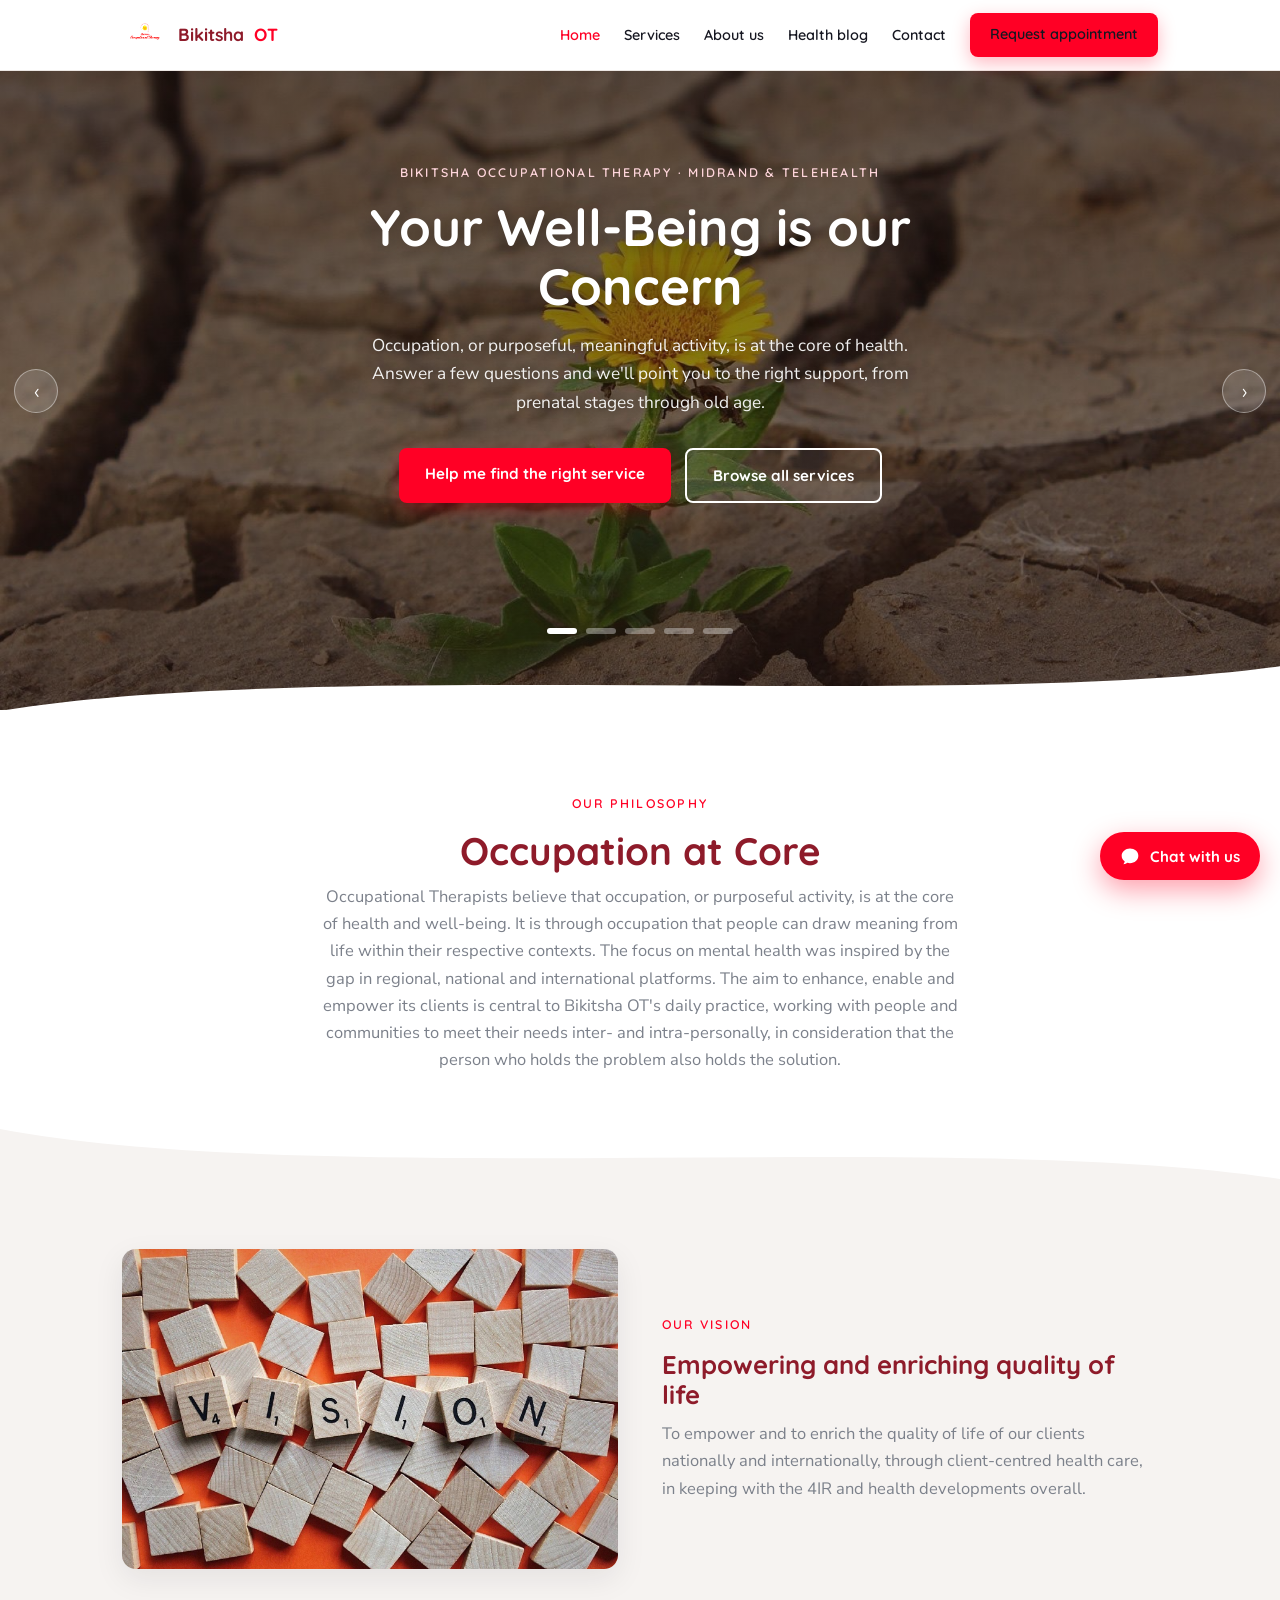
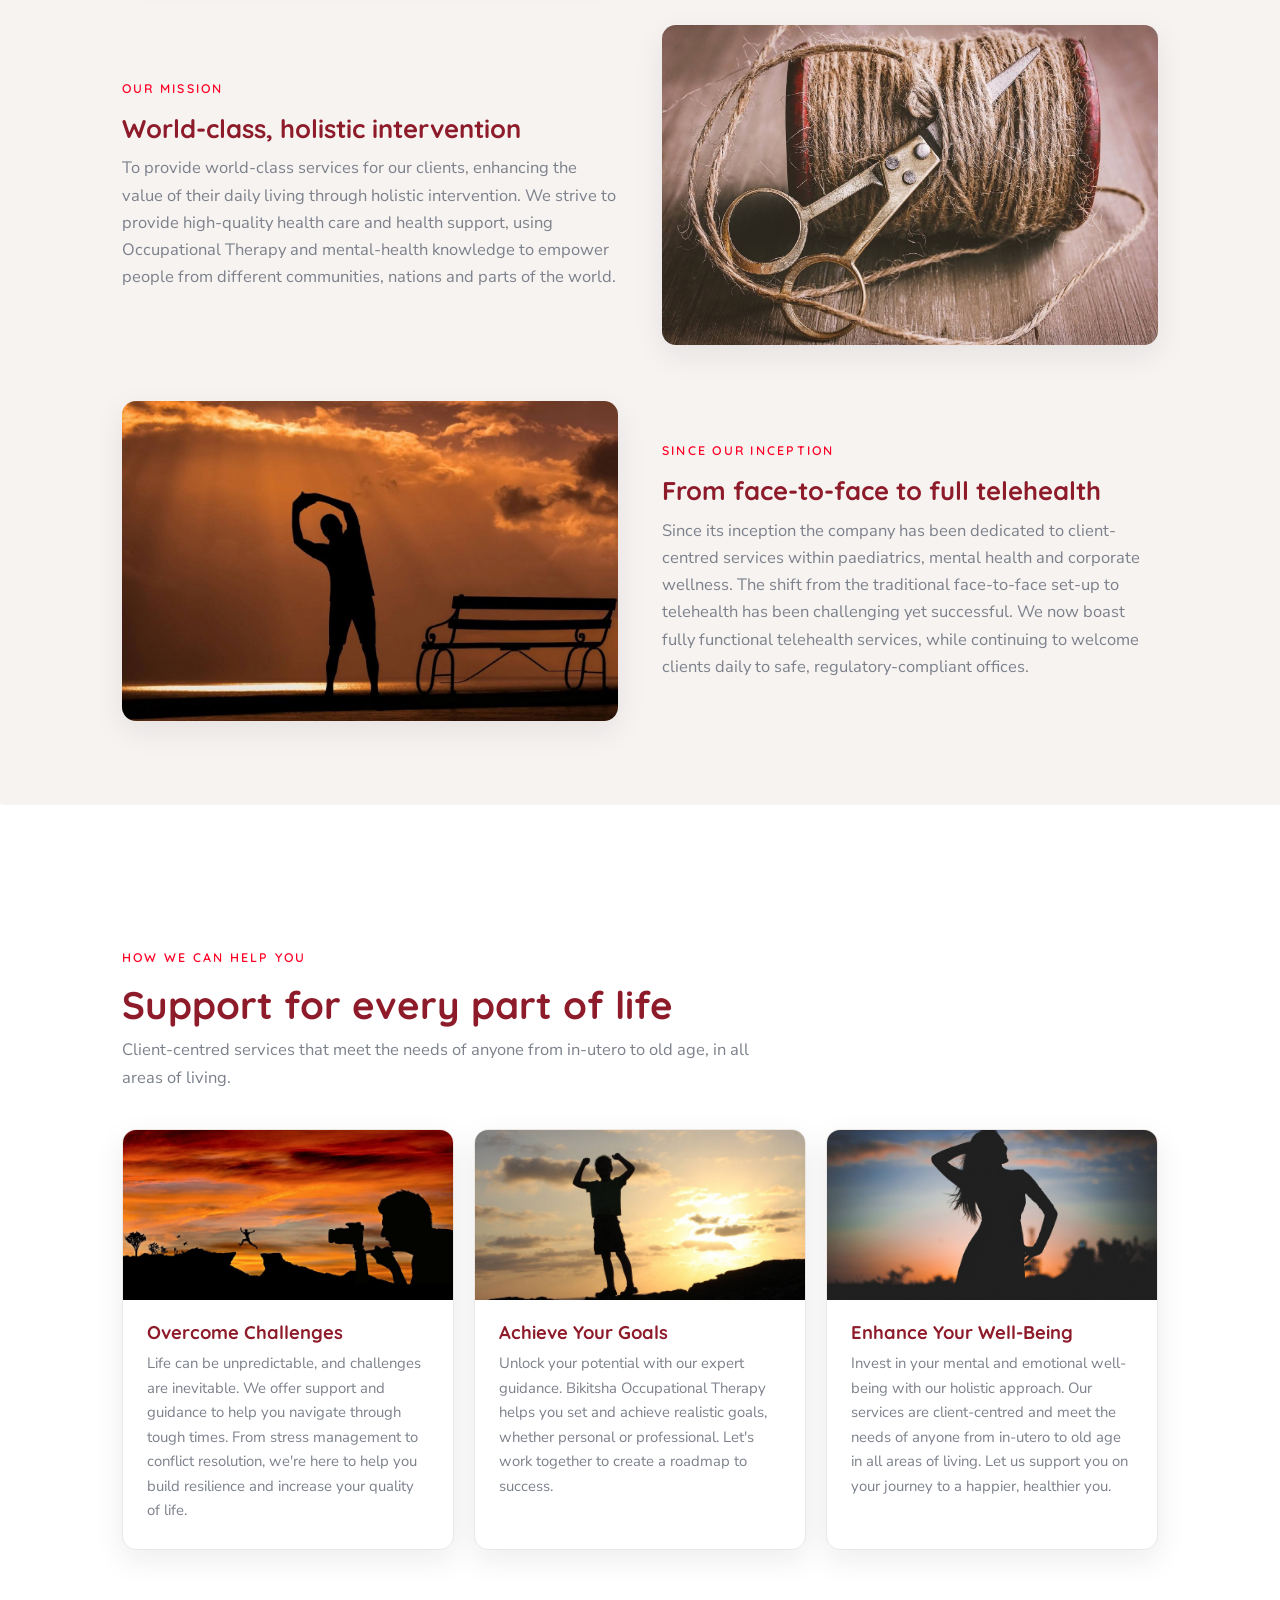
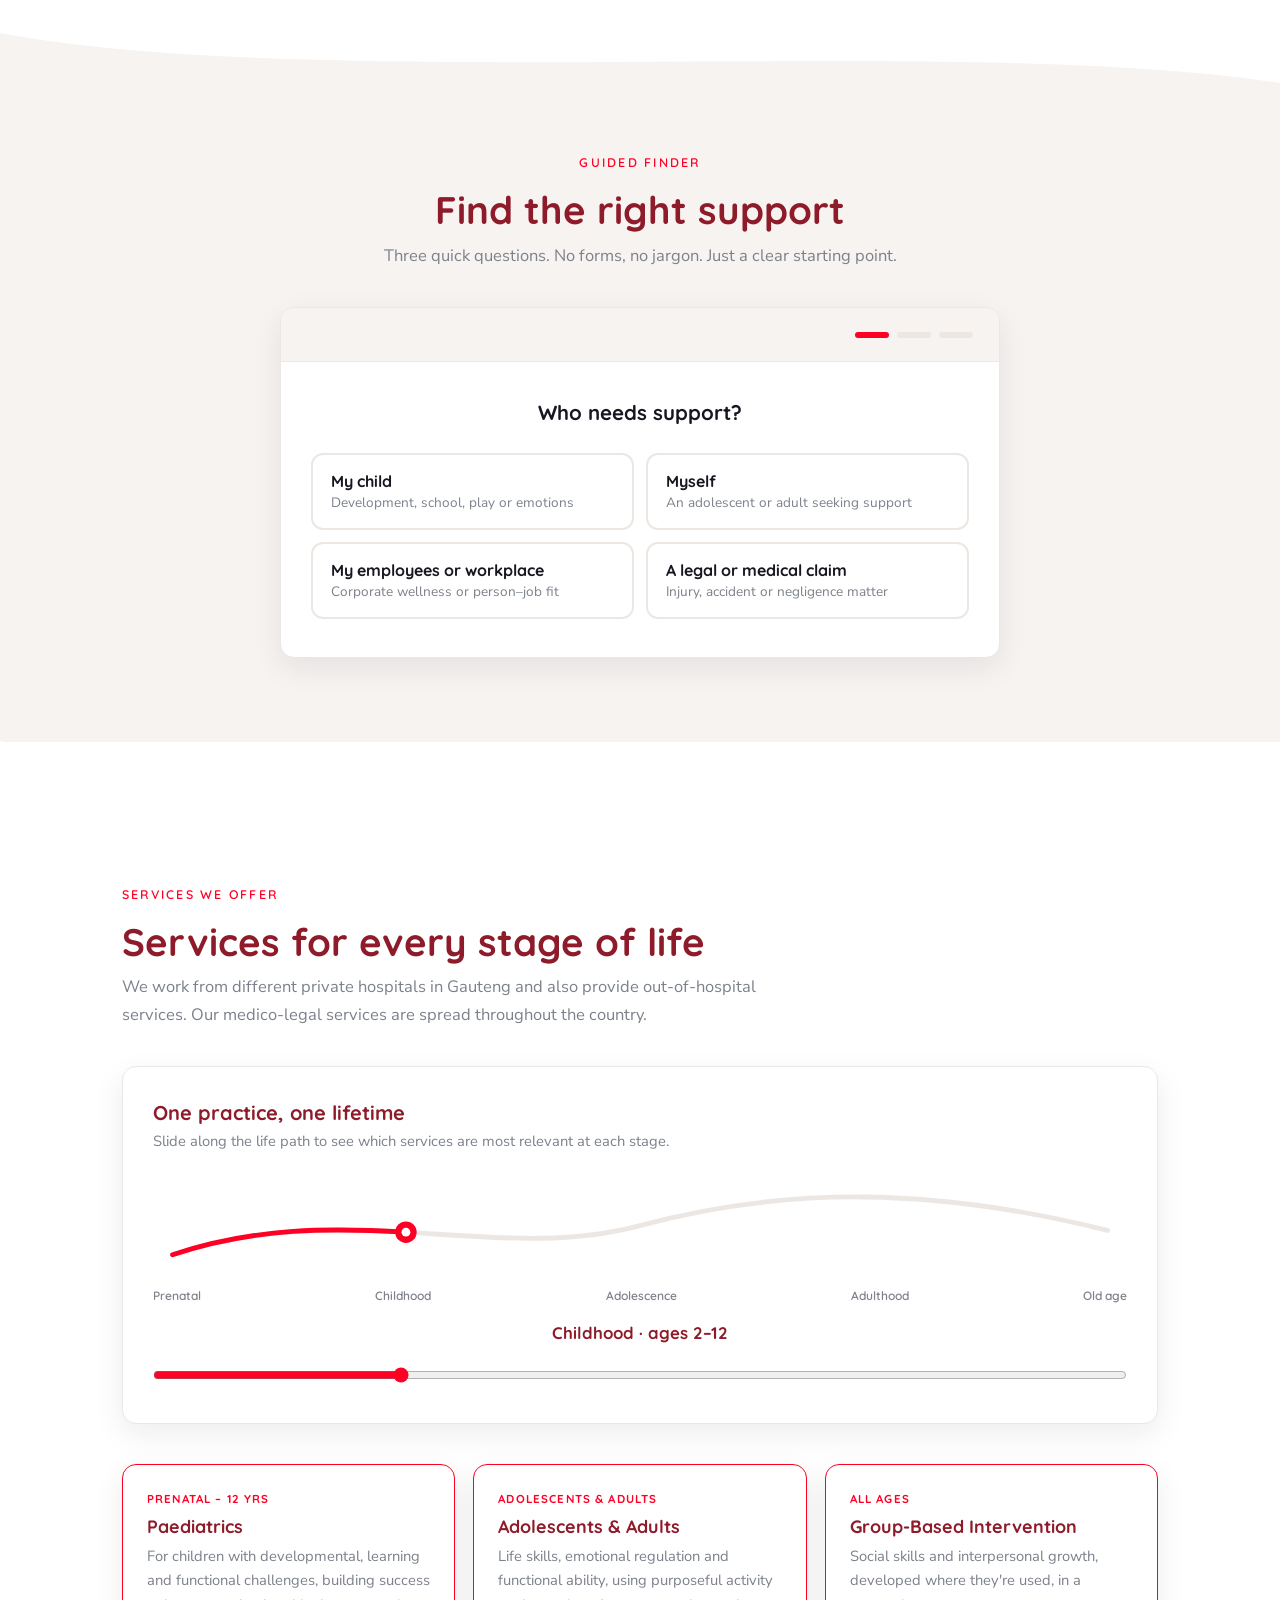
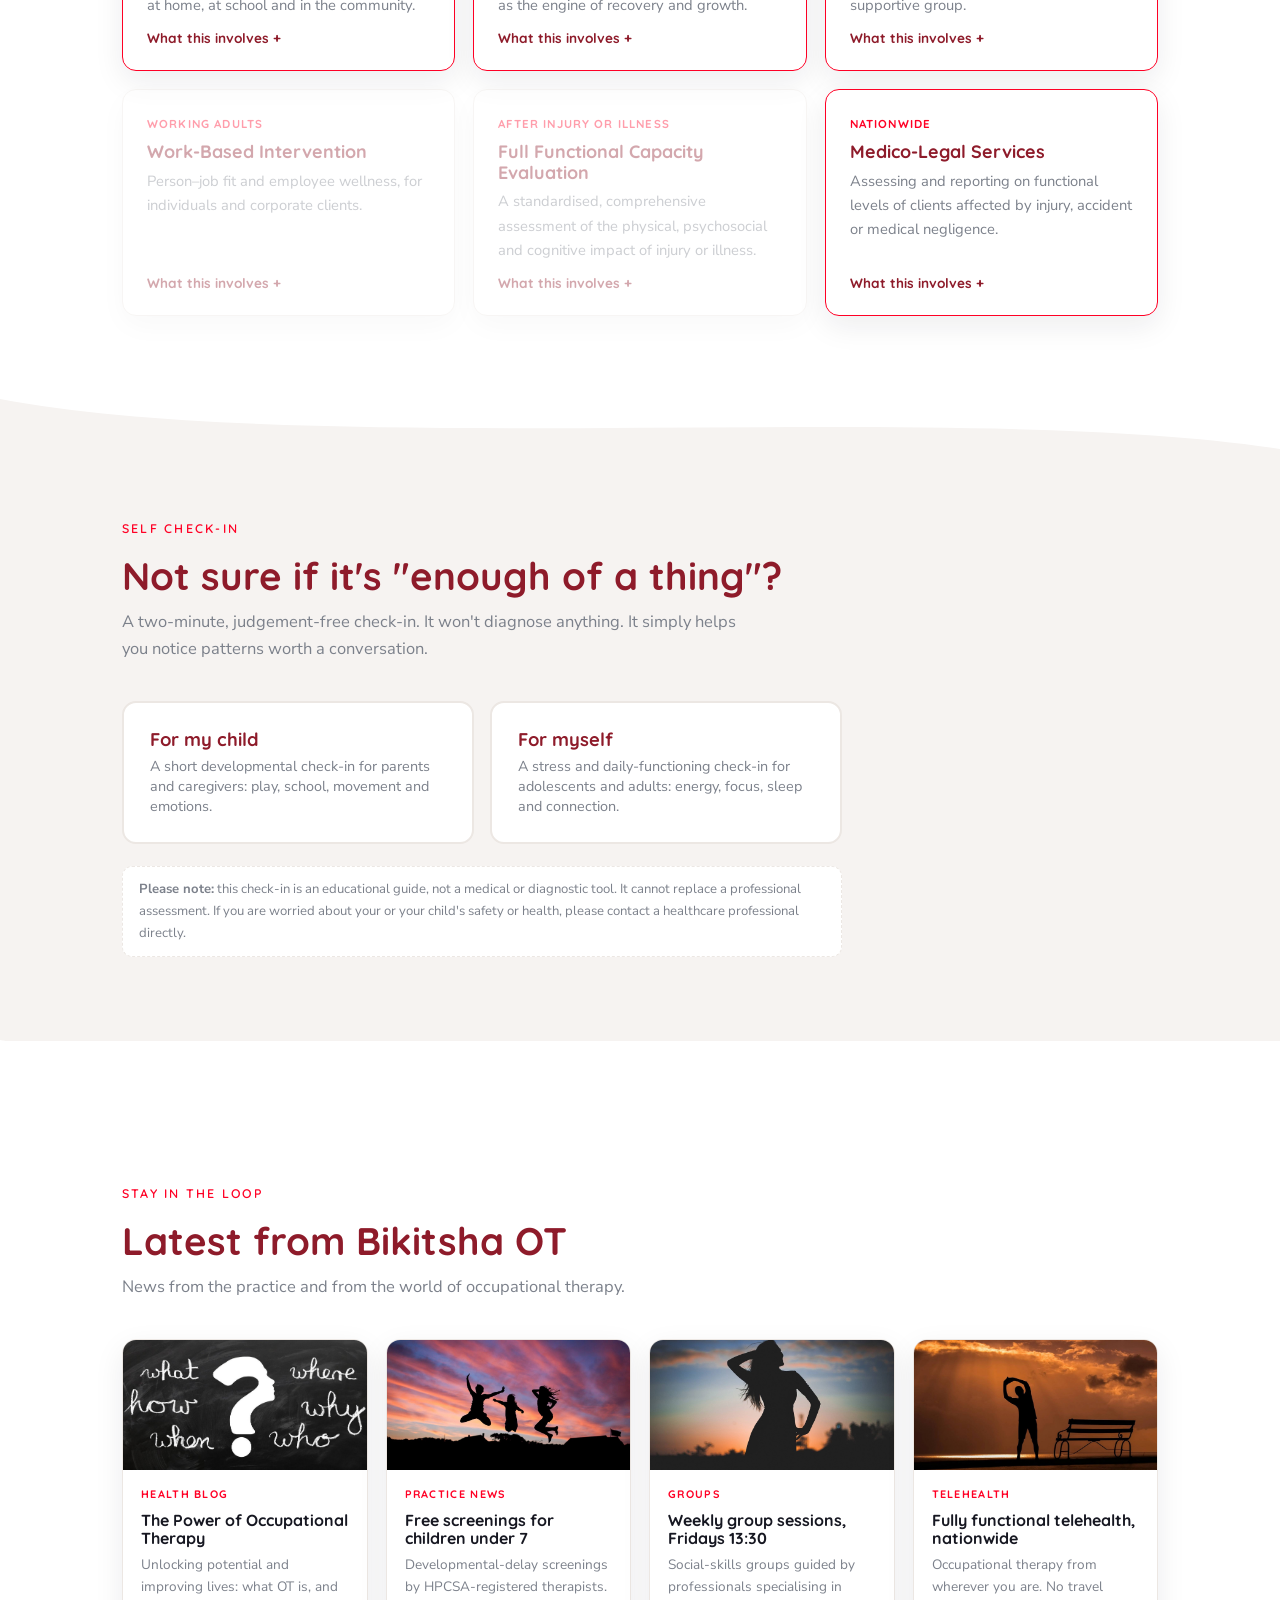
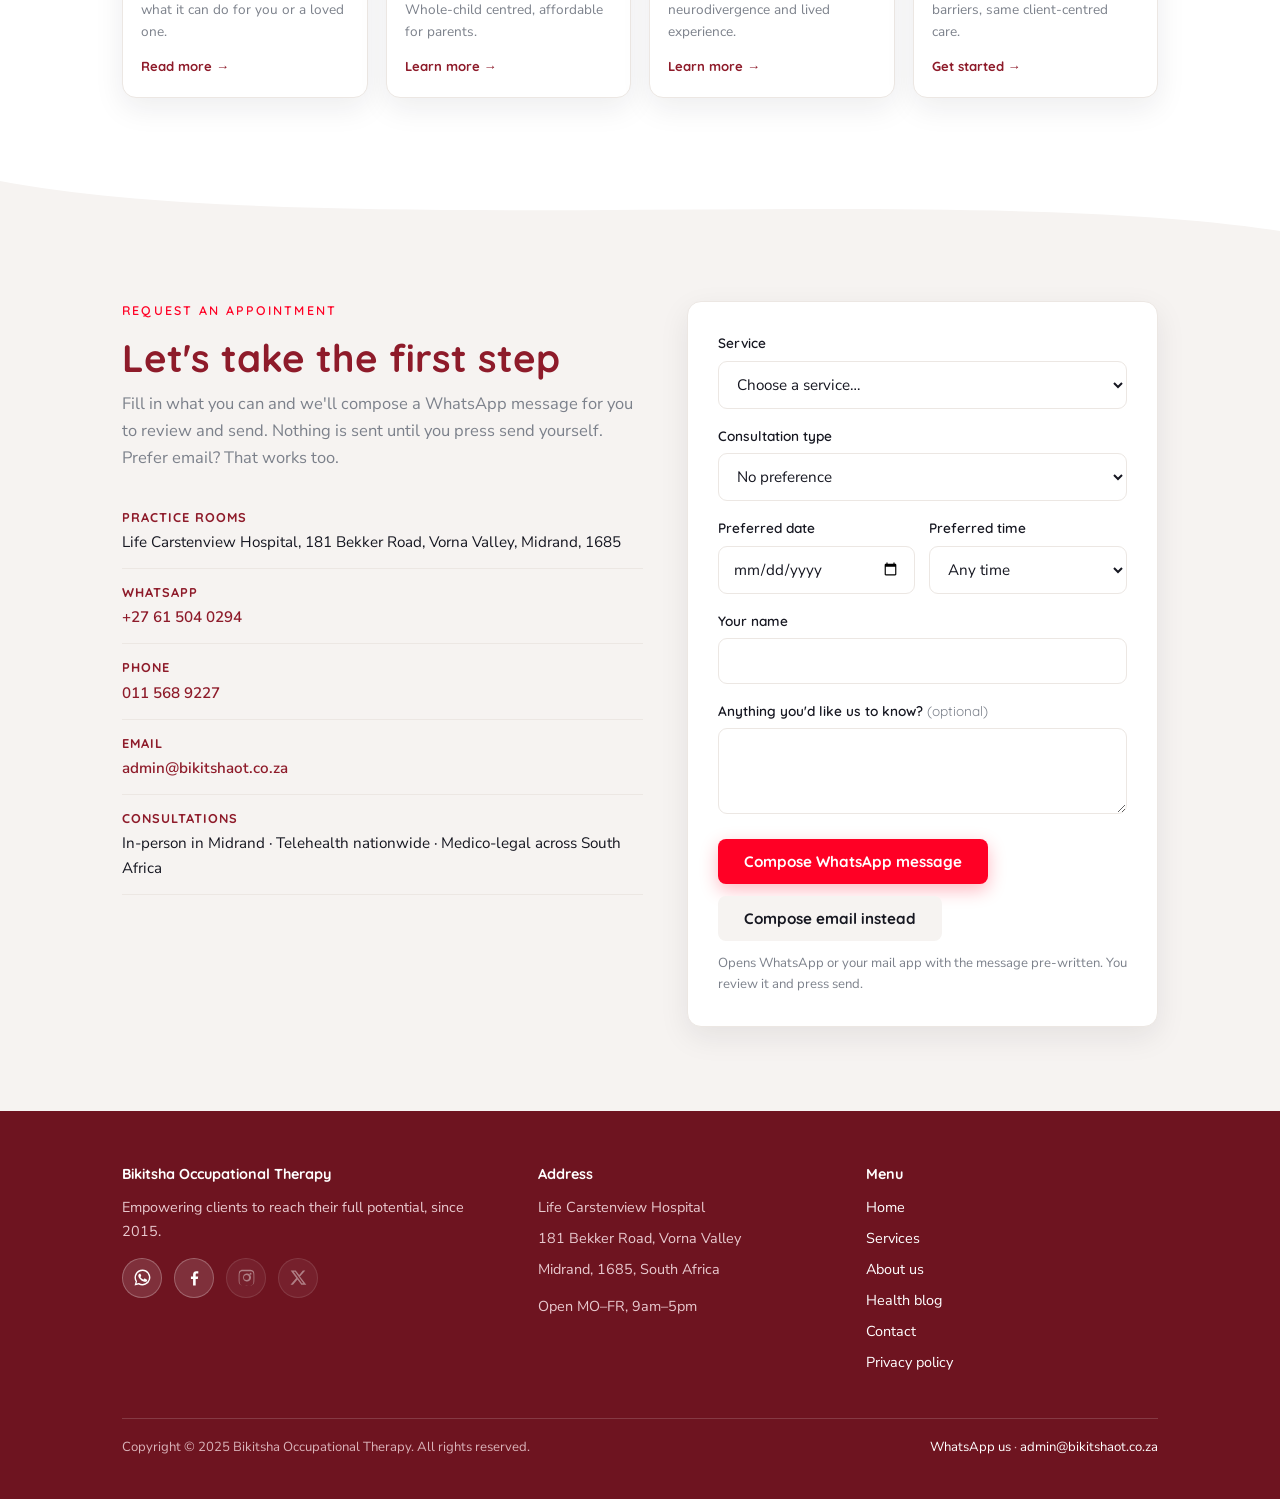
==== commit ef8f8109: "Remove all em-dashes from site copy Rewrote every em-dash construction across all pages, the chatbot" ====
--- a/index.html
+++ b/index.html
@@ -3,8 +3,8 @@
 <head>
 <meta charset="UTF-8">
 <meta name="viewport" content="width=device-width, initial-scale=1.0">
-<title>Bikitsha Occupational Therapy — Your Well-Being is our Concern</title>
-<meta name="description" content="Occupational therapy in Midrand and via telehealth — paediatrics, mental health, work-based intervention and medico-legal services. Find your path to well-being.">
+<title>Bikitsha Occupational Therapy | Your Well-Being is our Concern</title>
+<meta name="description" content="Occupational therapy in Midrand and via telehealth: paediatrics, mental health, work-based intervention and medico-legal services. Find your path to well-being.">
 <link rel="icon" href="assets/img/logo.png">
 <link rel="preconnect" href="https://fonts.googleapis.com">
 <link rel="preconnect" href="https://fonts.gstatic.com" crossorigin>
@@ -35,7 +35,7 @@
       <div class="wrap">
         <span class="eyebrow">Bikitsha Occupational Therapy · Midrand &amp; Telehealth</span>
         <h1>Your Well-Being is our Concern</h1>
-        <p>Occupation — purposeful, meaningful activity — is at the core of health. Answer a few questions and we'll point you to the right support, from prenatal stages through old age.</p>
+        <p>Occupation, or purposeful, meaningful activity, is at the core of health. Answer a few questions and we'll point you to the right support, from prenatal stages through old age.</p>
         <div class="hero-ctas">
           <a class="btn btn-red" href="#finder">Help me find the right service</a>
           <a class="btn btn-ghost" href="services.html">Browse all services</a>
@@ -47,7 +47,7 @@
         <span class="eyebrow">Paediatrics</span>
         <span class="slide-when">Free screening · children under 7</span>
         <h2>Does your child under 7 have a developmental delay?</h2>
-        <p>We would like to be of service to you. Our HPCSA-registered therapists intervene on functional, behavioural and speech challenges — whole-child centred and affordable for parents.</p>
+        <p>We would like to be of service to you. Our HPCSA-registered therapists intervene on functional, behavioural and speech challenges. Whole-child centred and affordable for parents.</p>
         <div class="hero-ctas">
           <a class="btn btn-red" href="#book">Book a free screening</a>
           <a class="btn btn-ghost" href="services.html#paediatrics">About paediatrics</a>
@@ -58,7 +58,7 @@
       <div class="wrap">
         <span class="eyebrow">Group-Based Intervention</span>
         <span class="slide-when">Weekly · Fridays 13:30–15:00</span>
-        <h2>Grow social skills where they're used — together</h2>
+        <h2>Grow social skills where they're used, together</h2>
         <p>Weekly group sessions exploring social skills and interpersonal challenges, guided by professionals who specialise in neurodivergence and people with lived experience.</p>
         <div class="hero-ctas">
           <a class="btn btn-red" href="#book">Reserve a spot</a>
@@ -71,7 +71,7 @@
         <span class="eyebrow">Work-Based Intervention</span>
         <span class="slide-when">Individuals &amp; corporate companies</span>
         <h2>The best fit between work and person</h2>
-        <p>Employee wellness, workplace assessments and return-to-work planning — keeping people functioning well in the roles that matter to them.</p>
+        <p>Employee wellness, workplace assessments and return-to-work planning, keeping people functioning well in the roles that matter to them.</p>
         <div class="hero-ctas">
           <a class="btn btn-red" href="#book">Talk to us about your workplace</a>
           <a class="btn btn-ghost" href="services.html#work">About work-based OT</a>
@@ -83,7 +83,7 @@
         <span class="eyebrow">Medico-Legal Services</span>
         <span class="slide-when">Available throughout South Africa</span>
         <h2>Independent functional assessment &amp; reporting</h2>
-        <p>Assessing and reporting on the functional levels of clients affected by injury, accident or medical negligence — from private hospitals in Gauteng and external locations nationwide.</p>
+        <p>Assessing and reporting on the functional levels of clients affected by injury, accident or medical negligence, from private hospitals in Gauteng and external locations nationwide.</p>
         <div class="hero-ctas">
           <a class="btn btn-red" href="#book">Request an assessment</a>
           <a class="btn btn-ghost" href="services.html#medico-legal">About medico-legal</a>
@@ -102,7 +102,7 @@
   <div class="wrap" style="text-align:center">
     <span class="eyebrow">Our philosophy</span>
     <h2 class="section-title">Occupation at Core</h2>
-    <p class="section-lede" style="margin:0 auto">Occupational Therapists believe that occupation — purposeful activity — is at the core of health and well-being. It is through occupation that people can draw meaning from life within their respective contexts. The focus on mental health was inspired by the gap in regional, national and international platforms. The aim to enhance, enable and empower its clients is central to Bikitsha OT's daily practice — working with people and communities to meet their needs inter- and intra-personally, in consideration that the person who holds the problem also holds the solution.</p>
+    <p class="section-lede" style="margin:0 auto">Occupational Therapists believe that occupation, or purposeful activity, is at the core of health and well-being. It is through occupation that people can draw meaning from life within their respective contexts. The focus on mental health was inspired by the gap in regional, national and international platforms. The aim to enhance, enable and empower its clients is central to Bikitsha OT's daily practice, working with people and communities to meet their needs inter- and intra-personally, in consideration that the person who holds the problem also holds the solution.</p>
   </div>
 </section>
 
@@ -115,7 +115,7 @@
       <div>
         <span class="eyebrow">Our vision</span>
         <h2>Empowering and enriching quality of life</h2>
-        <p>To empower and to enrich the quality of life of our clients nationally and internationally, through client-centred health care — in keeping with the 4IR and health developments overall.</p>
+        <p>To empower and to enrich the quality of life of our clients nationally and internationally, through client-centred health care, in keeping with the 4IR and health developments overall.</p>
       </div>
     </div>
     <div class="feature rev">
@@ -131,7 +131,7 @@
       <div>
         <span class="eyebrow">Since our inception</span>
         <h2>From face-to-face to full telehealth</h2>
-        <p>Since its inception the company has been dedicated to client-centred services within paediatrics, mental health and corporate wellness. The shift from the traditional face-to-face set-up to telehealth has been challenging yet successful — we now boast fully functional telehealth services, while continuing to welcome clients daily to safe, regulatory-compliant offices.</p>
+        <p>Since its inception the company has been dedicated to client-centred services within paediatrics, mental health and corporate wellness. The shift from the traditional face-to-face set-up to telehealth has been challenging yet successful. We now boast fully functional telehealth services, while continuing to welcome clients daily to safe, regulatory-compliant offices.</p>
       </div>
     </div>
   </div>
@@ -143,13 +143,13 @@
   <div class="wrap">
     <span class="eyebrow">How we can help you</span>
     <h2 class="section-title">Support for every part of life</h2>
-    <p class="section-lede">Client-centred services that meet the needs of anyone — from in-utero to old age — in all areas of living.</p>
+    <p class="section-lede">Client-centred services that meet the needs of anyone from in-utero to old age, in all areas of living.</p>
     <div class="help-grid">
       <article class="help-card">
         <img src="assets/img/help-overcome.jpg" alt="">
         <div>
           <h3>Overcome Challenges</h3>
-          <p>Life can be unpredictable, and challenges are inevitable. We offer support and guidance to help you navigate through tough times — from stress management to conflict resolution, building resilience and increasing your quality of life.</p>
+          <p>Life can be unpredictable, and challenges are inevitable. We offer support and guidance to help you navigate through tough times. From stress management to conflict resolution, we're here to help you build resilience and increase your quality of life.</p>
         </div>
       </article>
       <article class="help-card">
@@ -176,7 +176,7 @@
   <div class="wrap" style="text-align:center">
     <span class="eyebrow">Guided finder</span>
     <h2 class="section-title">Find the right support</h2>
-    <p class="section-lede" style="margin-left:auto;margin-right:auto">Three quick questions. No forms, no jargon — just a clear starting point.</p>
+    <p class="section-lede" style="margin-left:auto;margin-right:auto">Three quick questions. No forms, no jargon. Just a clear starting point.</p>
     <div class="wizard" id="wizard">
       <div class="wizard-head">
         <button class="wizard-back" id="wizBack" type="button">← Back</button>
@@ -221,21 +221,21 @@
       <article class="svc" data-svc="paeds" data-min="0" data-max="30">
         <div class="svc-ages">Prenatal – 12 yrs</div>
         <h3>Paediatrics</h3>
-        <p>For children with developmental, learning and functional challenges — building success at home, at school and in the community.</p>
-        <button class="svc-more" type="button" aria-expanded="false">What this involves</button>
-        <div class="svc-detail">Play-based assessment and intervention for milestones, school readiness, handwriting, sensory processing and daily independence — with parents involved every step.</div>
+        <p>For children with developmental, learning and functional challenges, building success at home, at school and in the community.</p>
+        <button class="svc-more" type="button" aria-expanded="false">What this involves</button>
+        <div class="svc-detail">Play-based assessment and intervention for milestones, school readiness, handwriting, sensory processing and daily independence, with parents involved every step.</div>
       </article>
       <article class="svc" data-svc="adults" data-min="25" data-max="100">
         <div class="svc-ages">Adolescents &amp; adults</div>
         <h3>Adolescents &amp; Adults</h3>
-        <p>Life skills, emotional regulation and functional ability — using purposeful activity as the engine of recovery and growth.</p>
-        <button class="svc-more" type="button" aria-expanded="false">What this involves</button>
-        <div class="svc-detail">Individual sessions for stress, burnout, mental-health recovery and life transitions — practical, activity-based, and centred on what matters to you.</div>
+        <p>Life skills, emotional regulation and functional ability, using purposeful activity as the engine of recovery and growth.</p>
+        <button class="svc-more" type="button" aria-expanded="false">What this involves</button>
+        <div class="svc-detail">Individual sessions for stress, burnout, mental-health recovery and life transitions. Practical, activity-based, and centred on what matters to you.</div>
       </article>
       <article class="svc" data-svc="group" data-min="15" data-max="100">
         <div class="svc-ages">All ages</div>
         <h3>Group-Based Intervention</h3>
-        <p>Social skills and interpersonal growth, developed where they're used — in a supportive group.</p>
+        <p>Social skills and interpersonal growth, developed where they're used, in a supportive group.</p>
         <button class="svc-more" type="button" aria-expanded="false">What this involves</button>
         <div class="svc-detail">Structured groups that practise communication, conflict resolution and connection in real time, guided by an occupational therapist. Weekly sessions every Friday, 13:30–15:00.</div>
       </article>
@@ -251,7 +251,7 @@
         <h3>Full Functional Capacity Evaluation</h3>
         <p>A standardised, comprehensive assessment of the physical, psychosocial and cognitive impact of injury or illness.</p>
         <button class="svc-more" type="button" aria-expanded="false">What this involves</button>
-        <div class="svc-detail">An objective, evidence-based picture of current functional ability — often the first step in planning rehabilitation or a return to work.</div>
+        <div class="svc-detail">An objective, evidence-based picture of current functional ability, and often the first step in planning rehabilitation or a return to work.</div>
       </article>
       <article class="svc" data-svc="legal" data-min="0" data-max="100">
         <div class="svc-ages">Nationwide</div>
@@ -270,15 +270,15 @@
   <div class="wrap">
     <span class="eyebrow">Self check-in</span>
     <h2 class="section-title">Not sure if it's "enough of a thing"?</h2>
-    <p class="section-lede">A two-minute, judgement-free check-in. It won't diagnose anything — it simply helps you notice patterns worth a conversation.</p>
+    <p class="section-lede">A two-minute, judgement-free check-in. It won't diagnose anything. It simply helps you notice patterns worth a conversation.</p>
     <div class="track-pick" id="trackPick">
       <button class="track-card" type="button" data-track="parent">
         <h3>For my child</h3>
-        <p>A short developmental check-in for parents and caregivers — play, school, movement and emotions.</p>
+        <p>A short developmental check-in for parents and caregivers: play, school, movement and emotions.</p>
       </button>
       <button class="track-card" type="button" data-track="adult">
         <h3>For myself</h3>
-        <p>A stress and daily-functioning check-in for adolescents and adults — energy, focus, sleep and connection.</p>
+        <p>A stress and daily-functioning check-in for adolescents and adults: energy, focus, sleep and connection.</p>
       </button>
     </div>
     <div class="quiz" id="quiz" aria-live="polite"></div>
@@ -299,7 +299,7 @@
         <div>
           <div class="news-tag">Health blog</div>
           <h3>The Power of Occupational Therapy</h3>
-          <p>Unlocking potential and improving lives — what OT is, and what it can do for you or a loved one.</p>
+          <p>Unlocking potential and improving lives: what OT is, and what it can do for you or a loved one.</p>
           <span class="news-more">Read more →</span>
         </div>
       </a>
@@ -308,7 +308,7 @@
         <div>
           <div class="news-tag">Practice news</div>
           <h3>Free screenings for children under 7</h3>
-          <p>Developmental-delay screenings by HPCSA-registered therapists — whole-child centred, affordable for parents.</p>
+          <p>Developmental-delay screenings by HPCSA-registered therapists. Whole-child centred, affordable for parents.</p>
           <span class="news-more">Learn more →</span>
         </div>
       </a>
@@ -316,7 +316,7 @@
         <img src="assets/img/help-wellbeing.jpg" alt="">
         <div>
           <div class="news-tag">Groups</div>
-          <h3>Weekly group sessions — Fridays 13:30</h3>
+          <h3>Weekly group sessions, Fridays 13:30</h3>
           <p>Social-skills groups guided by professionals specialising in neurodivergence and lived experience.</p>
           <span class="news-more">Learn more →</span>
         </div>
@@ -326,7 +326,7 @@
         <div>
           <div class="news-tag">Telehealth</div>
           <h3>Fully functional telehealth, nationwide</h3>
-          <p>Occupational therapy from wherever you are — no travel barriers, same client-centred care.</p>
+          <p>Occupational therapy from wherever you are. No travel barriers, same client-centred care.</p>
           <span class="news-more">Get started →</span>
         </div>
       </a>
@@ -341,7 +341,7 @@
     <div class="contact-side">
       <span class="eyebrow">Request an appointment</span>
       <h2 class="section-title">Let's take the first step</h2>
-      <p>Fill in what you can — we'll compose a WhatsApp message for you to review and send. Nothing is sent until you press send yourself. Prefer email? That works too.</p>
+      <p>Fill in what you can and we'll compose a WhatsApp message for you to review and send. Nothing is sent until you press send yourself. Prefer email? That works too.</p>
       <ul class="contact-list">
         <li><b>Practice rooms</b>Life Carstenview Hospital, 181 Bekker Road, Vorna Valley, Midrand, 1685</li>
         <li><b>WhatsApp</b><a href="https://wa.me/27615040294">+27 61 504 0294</a></li>
@@ -361,7 +361,7 @@
           <option>Work-Based Intervention</option>
           <option>Full Functional Capacity Evaluation</option>
           <option>Medico-Legal Services</option>
-          <option>Not sure yet — please advise</option>
+          <option>Not sure yet, please advise</option>
         </select>
       </div>
       <div class="field">
@@ -399,7 +399,7 @@
         <button class="btn btn-red" type="submit">Compose WhatsApp message</button>
         <button class="btn btn-quiet" type="button" id="bkEmail">Compose email instead</button>
       </div>
-      <p class="book-hint">Opens WhatsApp or your mail app with the message pre-written — you review it and press send.</p>
+      <p class="book-hint">Opens WhatsApp or your mail app with the message pre-written. You review it and press send.</p>
     </form>
   </div>
 </section>
@@ -409,7 +409,7 @@
     <div class="footer-grid">
       <div>
         <strong>Bikitsha Occupational Therapy</strong>
-        Empowering clients to reach their full potential — since 2015.
+        Empowering clients to reach their full potential, since 2015.
         <div class="social-row">
           <a href="https://wa.me/27615040294" aria-label="WhatsApp" title="WhatsApp">
             <svg viewBox="0 0 24 24"><path d="M12 2a10 10 0 0 0-8.6 15.1L2 22l5-1.3A10 10 0 1 0 12 2zm0 18.2c-1.5 0-3-.4-4.3-1.2l-.3-.2-3 .8.8-2.9-.2-.3A8.2 8.2 0 1 1 12 20.2zm4.5-6.1c-.2-.1-1.5-.7-1.7-.8-.2-.1-.4-.1-.6.1-.2.2-.6.8-.8 1-.1.2-.3.2-.5.1a6.7 6.7 0 0 1-2-1.2 7.5 7.5 0 0 1-1.4-1.7c-.1-.2 0-.4.1-.5l.4-.5c.1-.2.2-.3.3-.5v-.5c0-.1-.6-1.4-.8-1.9-.2-.5-.4-.4-.6-.4h-.5c-.2 0-.5.1-.7.3a3 3 0 0 0-1 2.2c0 1.3 1 2.6 1.1 2.8.1.2 2 3 4.8 4.2.7.3 1.2.5 1.6.6.7.2 1.3.2 1.8.1.6-.1 1.5-.6 1.7-1.2.2-.6.2-1.1.2-1.2l-.1-.3z"/></svg>
@@ -418,11 +418,11 @@
             <svg viewBox="0 0 24 24"><path d="M13.5 22v-8h2.7l.4-3.2h-3.1V8.7c0-.9.3-1.6 1.6-1.6h1.7V4.2c-.3 0-1.3-.1-2.5-.1-2.5 0-4.1 1.5-4.1 4.2v2.5H7.5V14h2.7v8h3.3z"/></svg>
           </a>
           <!-- TODO: add the practice's Instagram profile URL when confirmed -->
-          <a href="#" class="soon" aria-label="Instagram — link coming soon" title="Instagram — coming soon" aria-disabled="true">
+          <a href="#" class="soon" aria-label="Instagram (link coming soon)" title="Instagram (coming soon)" aria-disabled="true">
             <svg viewBox="0 0 24 24"><path d="M12 2.2c3.2 0 3.6 0 4.9.1 1.2.1 1.8.2 2.2.4.6.2 1 .5 1.4.9.4.4.7.8.9 1.4.2.4.4 1 .4 2.2.1 1.3.1 1.7.1 4.9s0 3.6-.1 4.9c-.1 1.2-.2 1.8-.4 2.2-.2.6-.5 1-.9 1.4-.4.4-.8.7-1.4.9-.4.2-1 .4-2.2.4-1.3.1-1.7.1-4.9.1s-3.6 0-4.9-.1c-1.2-.1-1.8-.2-2.2-.4-.6-.2-1-.5-1.4-.9-.4-.4-.7-.8-.9-1.4-.2-.4-.4-1-.4-2.2-.1-1.3-.1-1.7-.1-4.9s0-3.6.1-4.9c.1-1.2.2-1.8.4-2.2.2-.6.5-1 .9-1.4.4-.4.8-.7 1.4-.9.4-.2 1-.4 2.2-.4 1.3-.1 1.7-.1 4.9-.1zm0 1.8c-3.1 0-3.5 0-4.8.1-1.1.1-1.5.2-1.9.3-.5.2-.8.4-1.1.7-.3.3-.5.6-.7 1.1-.1.4-.3.8-.3 1.9-.1 1.3-.1 1.7-.1 4.8s0 3.5.1 4.8c.1 1.1.2 1.5.3 1.9.2.5.4.8.7 1.1.3.3.6.5 1.1.7.4.1.8.3 1.9.3 1.3.1 1.7.1 4.8.1s3.5 0 4.8-.1c1.1-.1 1.5-.2 1.9-.3.5-.2.8-.4 1.1-.7.3-.3.5-.6.7-1.1.1-.4.3-.8.3-1.9.1-1.3.1-1.7.1-4.8s0-3.5-.1-4.8c-.1-1.1-.2-1.5-.3-1.9-.2-.5-.4-.8-.7-1.1-.3-.3-.6-.5-1.1-.7-.4-.1-.8-.3-1.9-.3-1.3-.1-1.7-.1-4.8-.1zm0 3.1a5 5 0 1 1 0 9.9 5 5 0 0 1 0-9.9zm0 8.1a3.2 3.2 0 1 0 0-6.4 3.2 3.2 0 0 0 0 6.4zm6.3-8.3a1.2 1.2 0 1 1-2.3 0 1.2 1.2 0 0 1 2.3 0z"/></svg>
           </a>
           <!-- TODO: add X profile URL when available -->
-          <a href="#" class="soon" aria-label="X — link coming soon" title="X — coming soon" aria-disabled="true">
+          <a href="#" class="soon" aria-label="X (link coming soon)" title="X (coming soon)" aria-disabled="true">
             <svg viewBox="0 0 24 24"><path d="M17.5 3h3.1l-6.8 7.8L21.9 21h-6.3l-4.9-6.4L5 21H1.9l7.3-8.3L2.1 3h6.4l4.4 5.9L17.5 3zm-1.1 16.2h1.7L7.6 4.7H5.8l10.6 14.5z"/></svg>
           </a>
         </div>
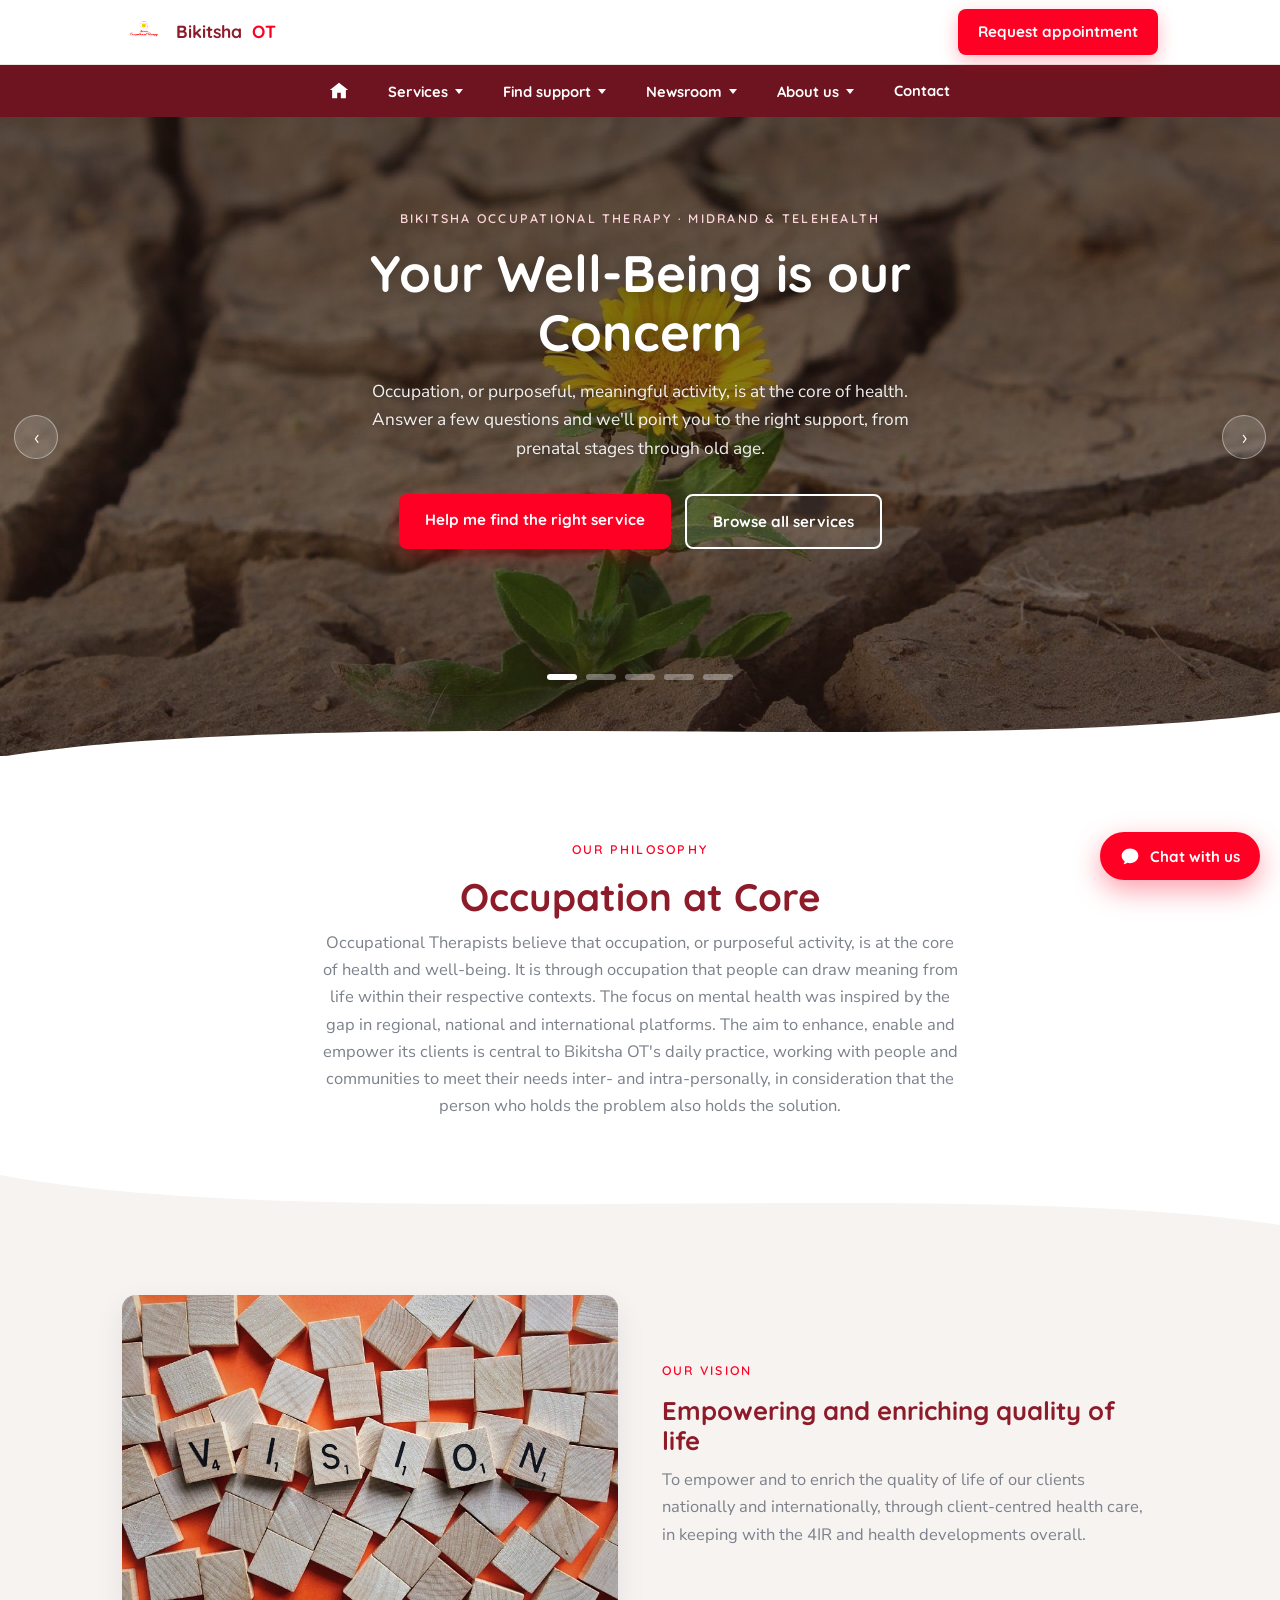
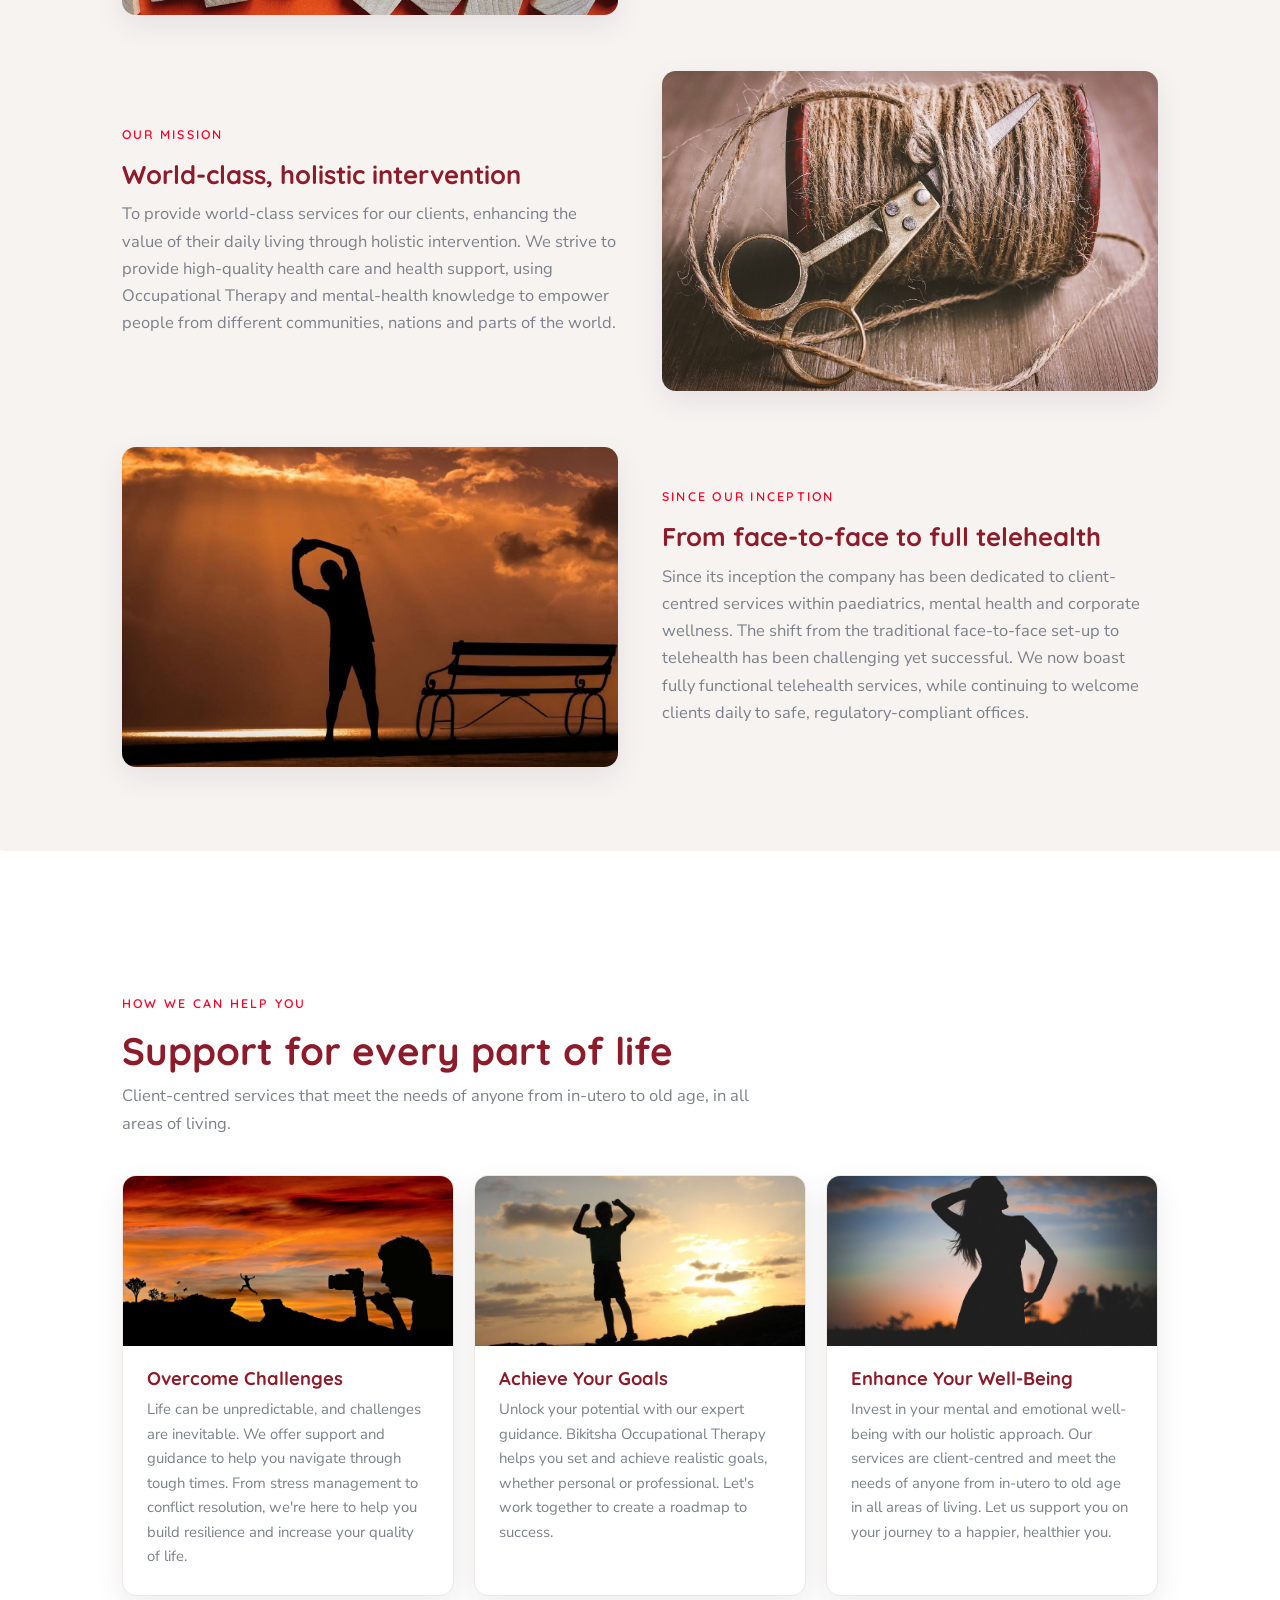
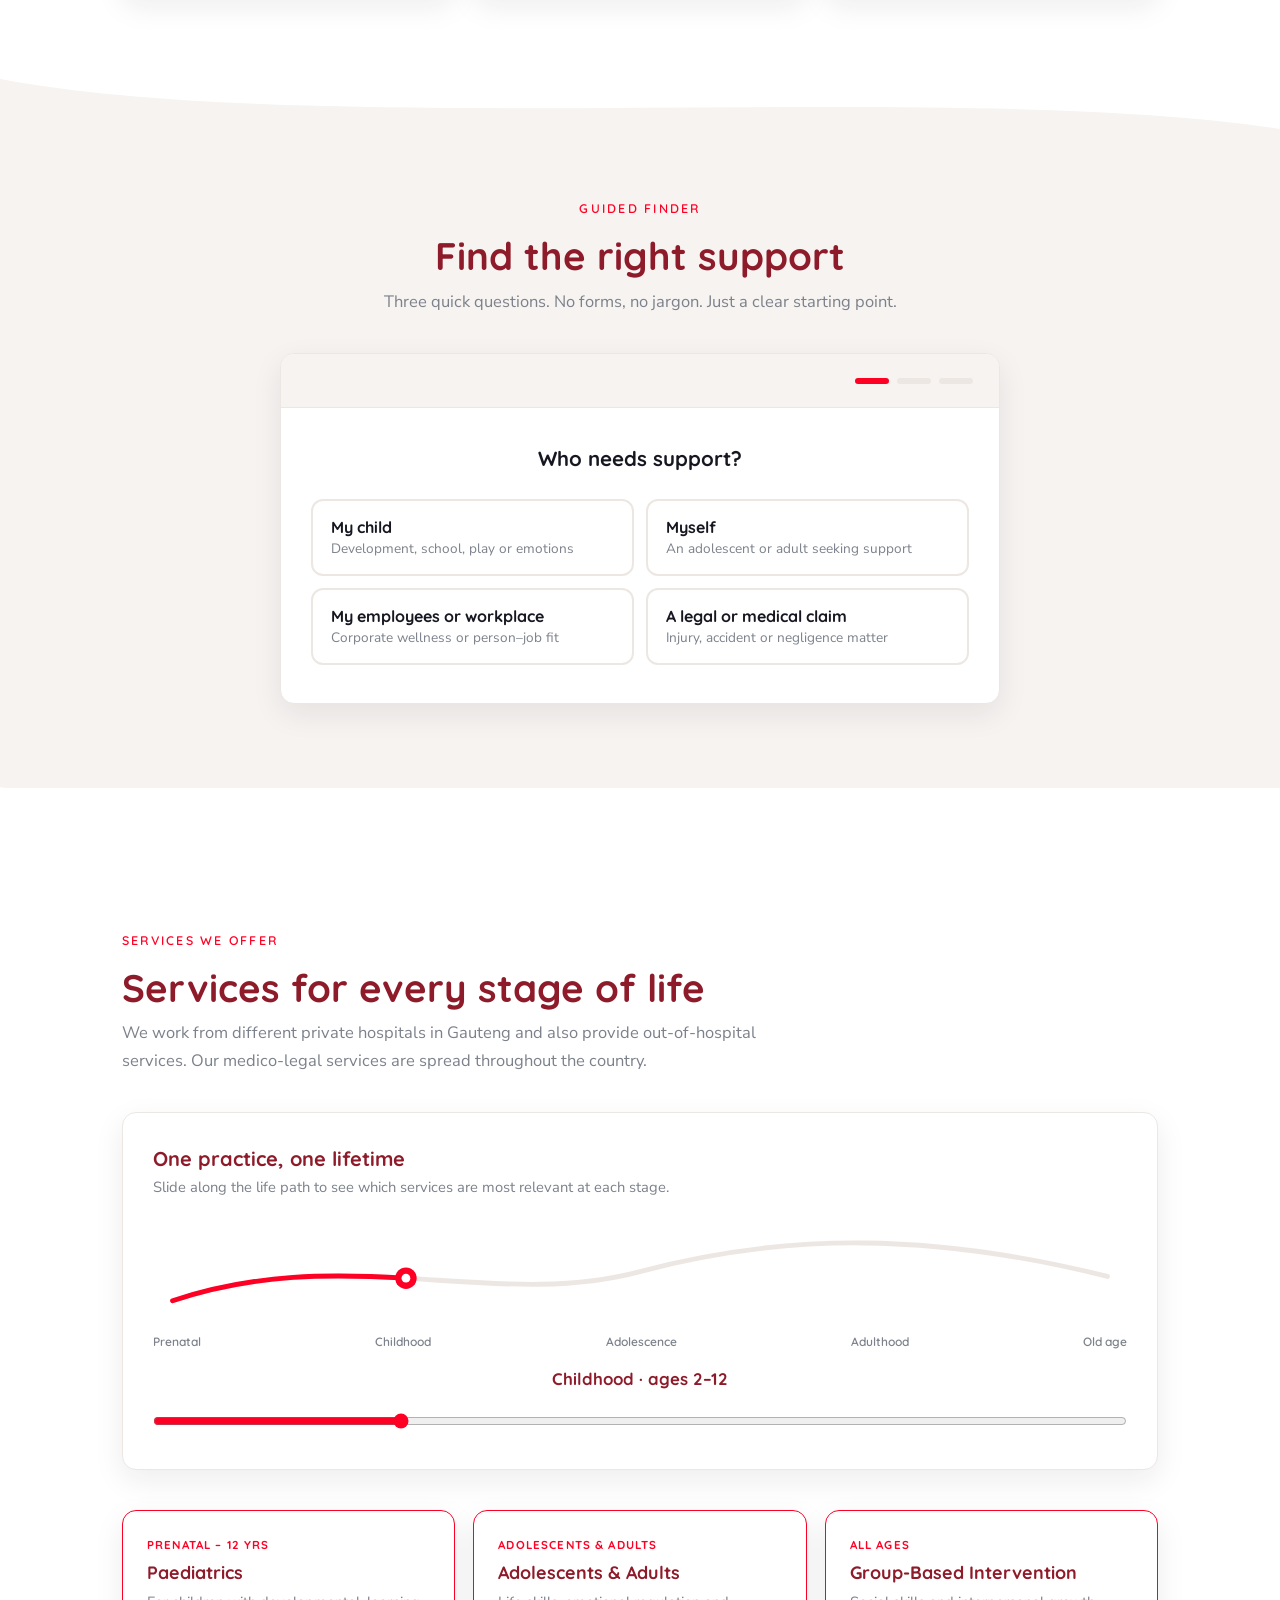
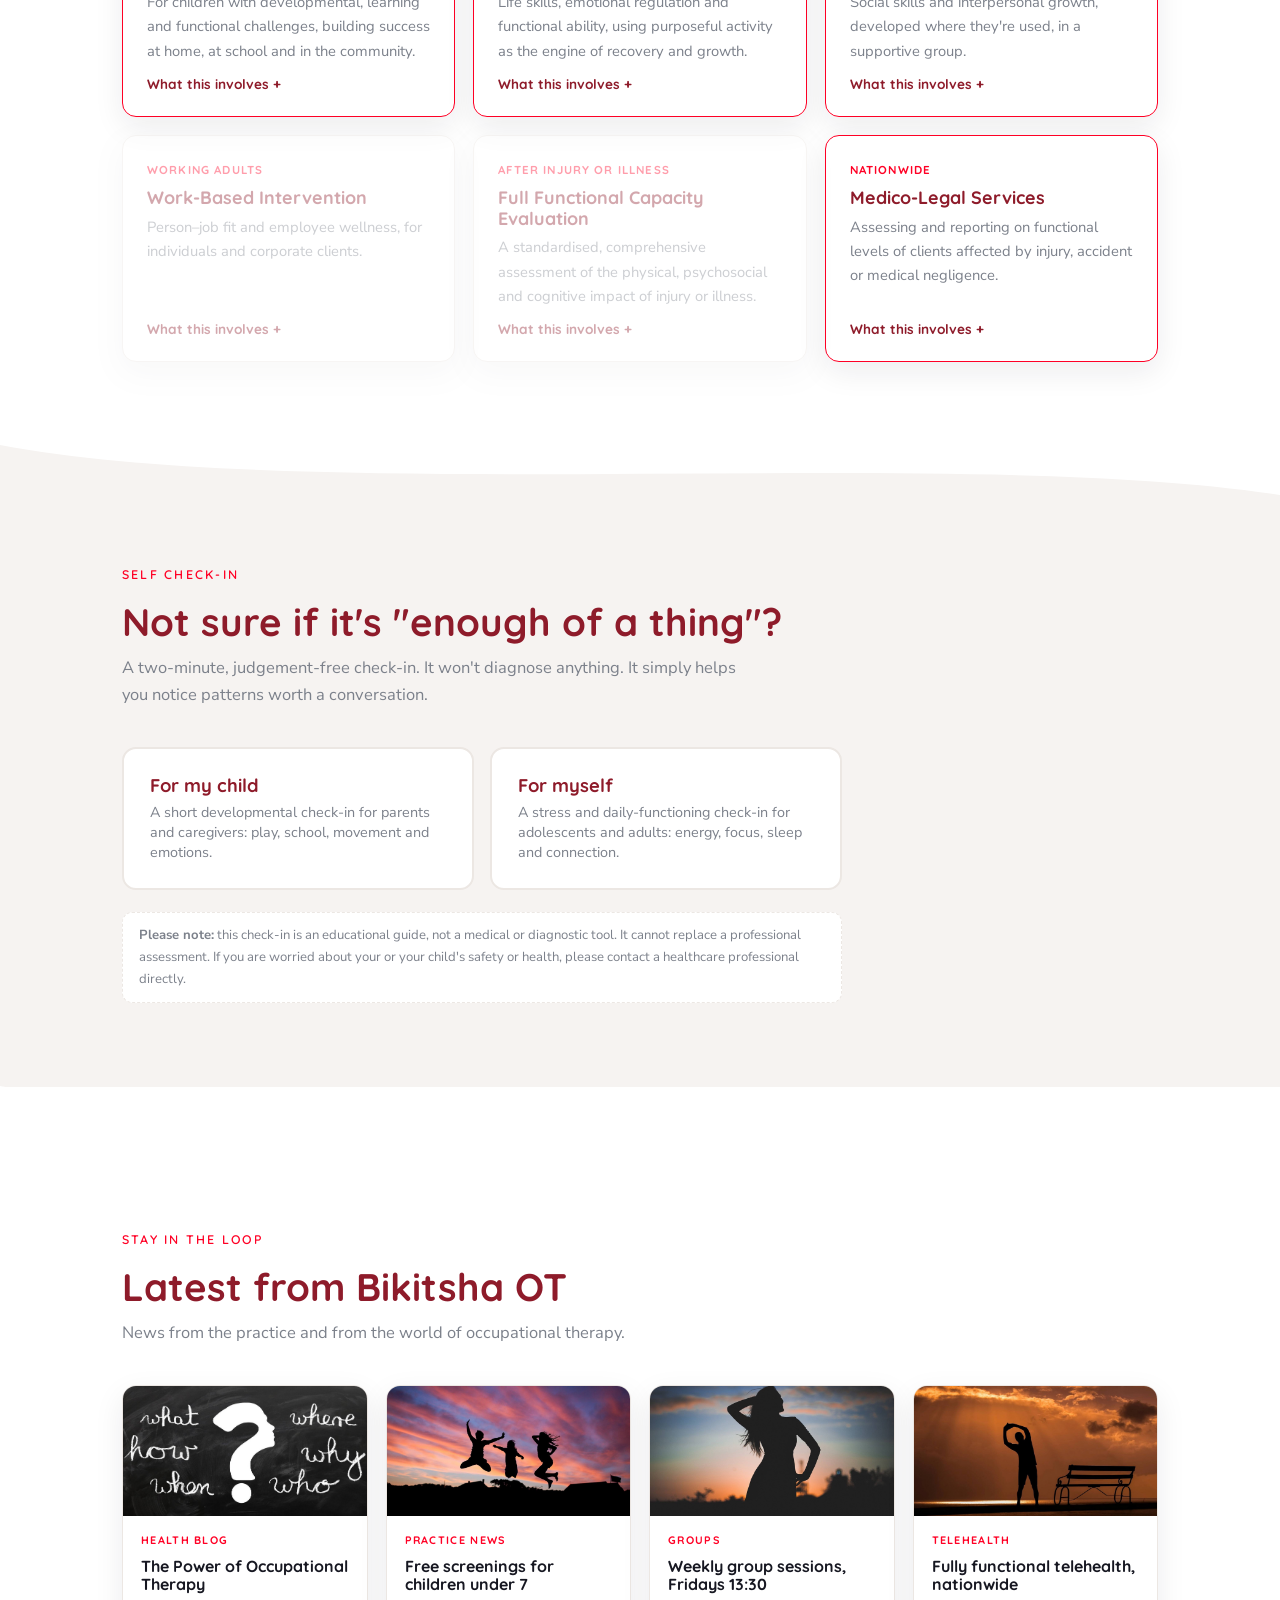
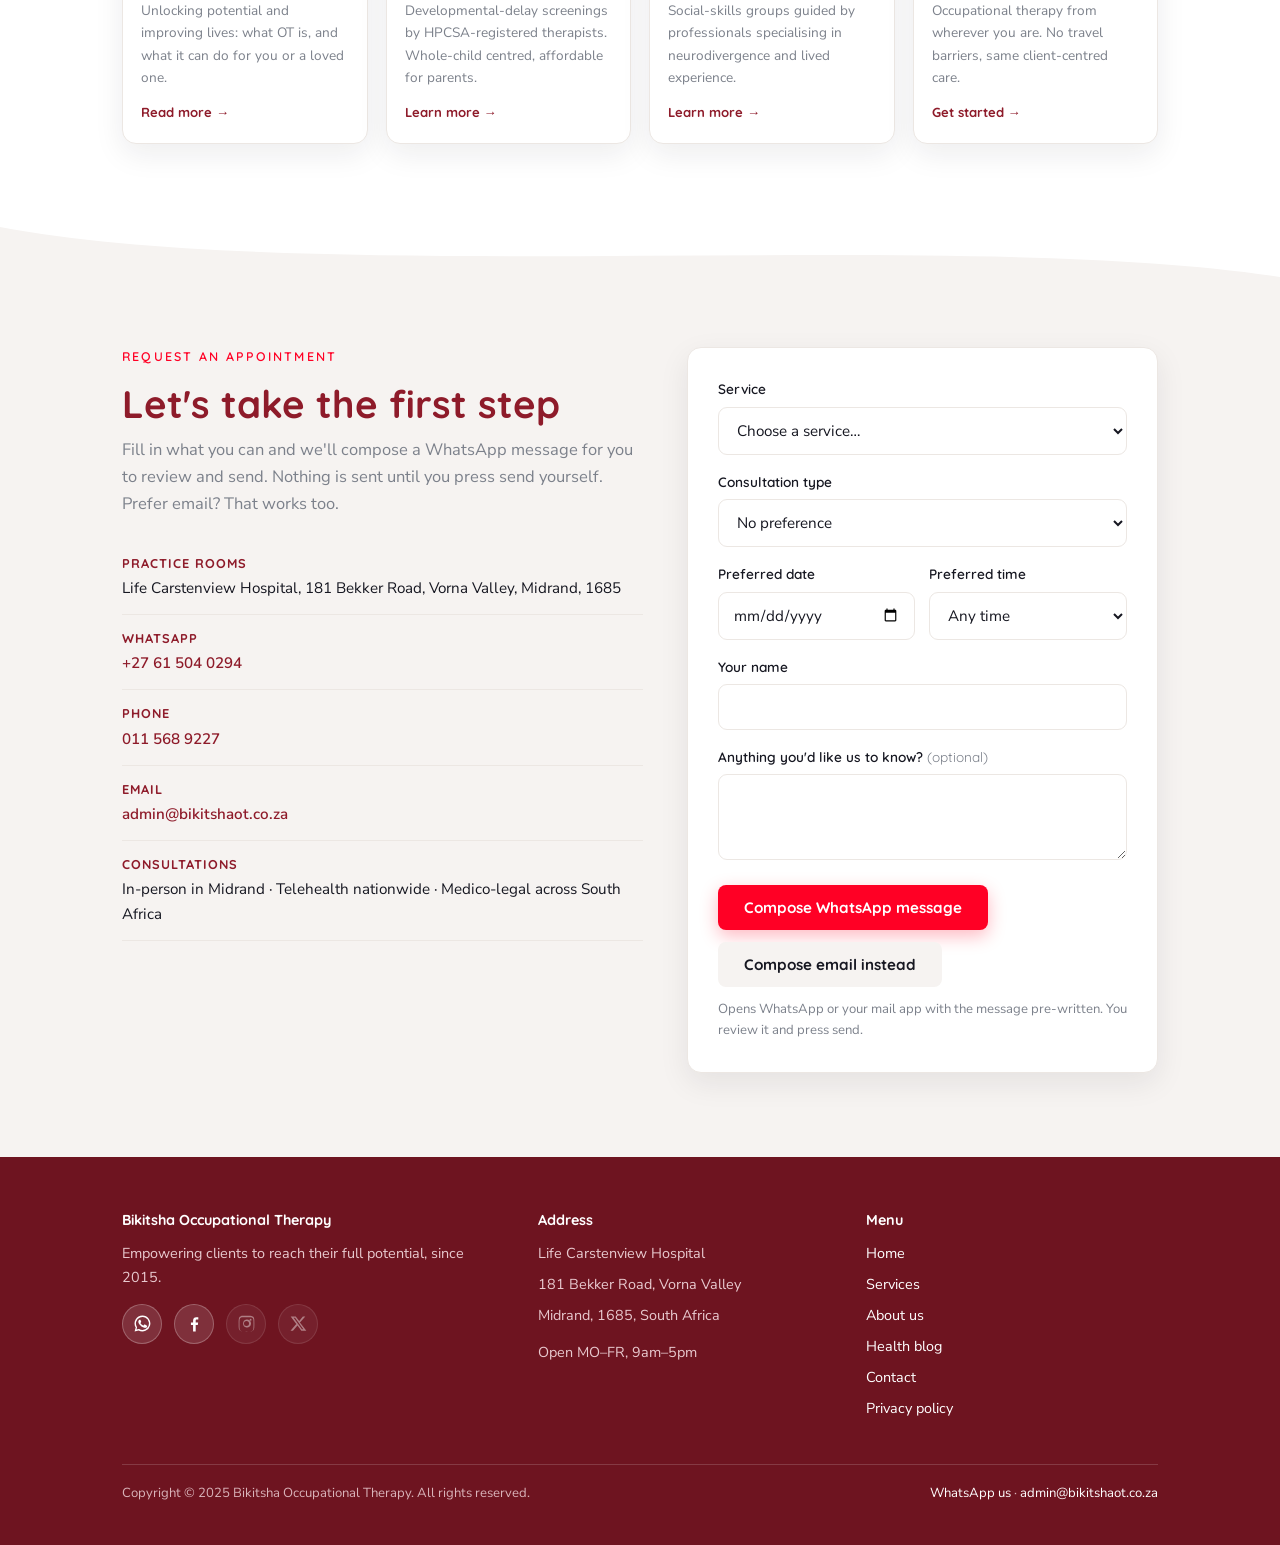
==== commit d30f75e0: "Add WHO-style dropdown navigation bar across all pages Two-tier header modelled on who.int: white ma" ====
--- a/index.html
+++ b/index.html
@@ -14,18 +14,65 @@
 <body>
 
 <header class="site">
-  <div class="wrap nav">
-    <a class="logo" href="index.html"><img src="assets/img/logo.png" alt="">Bikitsha<span> OT</span></a>
-    <button class="nav-toggle" aria-label="Menu" aria-expanded="false"><i></i></button>
-    <ul class="nav-links">
-      <li><a href="index.html" aria-current="page">Home</a></li>
-      <li><a href="services.html">Services</a></li>
-      <li><a href="about-us.html">About us</a></li>
-      <li><a href="health-blog.html">Health blog</a></li>
-      <li><a href="contact.html">Contact</a></li>
-      <li><a class="btn btn-red" href="#book">Request appointment</a></li>
-    </ul>
-  </div>
+  <div class="masthead">
+    <div class="wrap">
+      <a class="logo" href="index.html"><img src="assets/img/logo.png" alt="">Bikitsha<span> OT</span></a>
+      <div style="display:flex;align-items:center;gap:8px">
+        <a class="btn btn-red" href="contact.html#book">Request appointment</a>
+        <button class="nav-toggle" aria-label="Menu" aria-expanded="false"><i></i></button>
+      </div>
+    </div>
+  </div>
+  <nav class="topnav" aria-label="Main menu">
+    <div class="wrap">
+      <a class="tn-home" href="index.html" aria-label="Home"><svg viewBox="0 0 24 24" aria-hidden="true"><path d="M12 3 2 11h2.5v9H10v-6h4v6h5.5v-9H22L12 3z"/></svg></a>
+      <div class="tn-item">
+        <button class="tn-link" type="button" aria-expanded="false">Services <span class="tn-caret"></span></button>
+        <div class="tn-menu">
+          <a href="services.html">All services</a>
+          <hr>
+          <a href="services.html#medico-legal">Medico-Legal Services</a>
+          <a href="services.html#paediatrics">Paediatrics</a>
+          <a href="services.html#adolescents-adults">Adolescents &amp; Adults</a>
+          <a href="services.html#group">Group-Based Intervention</a>
+          <a href="services.html#work">Work-Based Intervention</a>
+          <a href="services.html#fce">Functional Capacity Evaluation</a>
+        </div>
+      </div>
+      <div class="tn-item">
+        <button class="tn-link" type="button" aria-expanded="false">Find support <span class="tn-caret"></span></button>
+        <div class="tn-menu">
+          <span class="tn-menu-head">Interactive tools</span>
+          <a href="index.html#finder">Guided service finder</a>
+          <a href="index.html#checkin">Two-minute check-in</a>
+          <a href="index.html#services">Life-path explorer</a>
+          <hr>
+          <a href="contact.html#book">Request an appointment</a>
+        </div>
+      </div>
+      <div class="tn-item">
+        <button class="tn-link" type="button" aria-expanded="false">Newsroom <span class="tn-caret"></span></button>
+        <div class="tn-menu">
+          <a href="health-blog.html">Health blog</a>
+          <a href="index.html#news">Latest from the practice</a>
+          <hr>
+          <a href="the-power-of-occupational-therapy.html">The Power of Occupational Therapy</a>
+        </div>
+      </div>
+      <div class="tn-item">
+        <button class="tn-link" type="button" aria-expanded="false">About us <span class="tn-caret"></span></button>
+        <div class="tn-menu">
+          <a href="about-us.html">About the practice</a>
+          <a href="index.html#core">Our philosophy</a>
+          <hr>
+          <a href="privacy-policy.html">Privacy policy</a>
+        </div>
+      </div>
+      <div class="tn-item">
+        <a class="tn-link" href="contact.html">Contact</a>
+      </div>
+    </div>
+  </nav>
 </header>
 
 <!-- ================= ROTATING HERO ================= -->
--- a/assets/css/site.css
+++ b/assets/css/site.css
@@ -31,35 +31,59 @@
 .section-title{font-size:clamp(1.7rem,3.6vw,2.4rem);font-weight:700;margin-bottom:.6rem}
 .section-lede{color:var(--grey);max-width:640px;margin-bottom:2.4rem}
 
-/* ---------- header ---------- */
-header.site{position:sticky;top:0;z-index:50;background:rgba(255,255,255,.94);backdrop-filter:blur(8px);border-bottom:1px solid var(--line)}
-.nav{display:flex;align-items:center;justify-content:space-between;height:70px;gap:14px}
+/* ---------- header (WHO-style two-tier) ---------- */
+header.site{position:sticky;top:0;z-index:50;background:var(--white)}
+.masthead{border-bottom:1px solid var(--line);background:rgba(255,255,255,.97)}
+.masthead .wrap{display:flex;align-items:center;justify-content:space-between;height:64px;gap:14px}
 .logo{display:flex;align-items:center;gap:10px;font-family:var(--display);font-weight:700;font-size:1.1rem;color:var(--crimson);text-decoration:none;white-space:nowrap}
-.logo img{height:46px;width:46px;object-fit:cover;object-position:center 34%;border-radius:50%}
+.logo img{height:44px;width:44px;object-fit:cover;object-position:center 34%;border-radius:50%}
 .logo span{color:var(--signal)}
-.nav-links{display:flex;gap:24px;align-items:center;list-style:none}
-.nav-links a{font-family:var(--display);font-weight:600;font-size:.9rem;color:var(--ink);text-decoration:none}
-.nav-links a:hover,.nav-links a[aria-current="page"]{color:var(--signal)}
 .btn{display:inline-block;font-family:var(--display);font-weight:700;font-size:.95rem;padding:13px 26px;border-radius:8px;border:none;text-decoration:none;text-align:center;transition:transform .15s ease,box-shadow .15s ease;cursor:pointer}
 .btn:hover{transform:translateY(-1px)}
 .btn-red{background:var(--signal);color:#fff;box-shadow:0 6px 18px rgba(255,0,37,.28)}
 .btn-ghost{background:transparent;color:var(--crimson);border:2px solid var(--crimson)}
 .btn-quiet{background:var(--mist);color:var(--ink)}
-.nav .btn{padding:10px 20px}
+.masthead .btn{padding:10px 20px}
+@media (max-width:560px){.masthead .btn{display:none}}
+
+.topnav{background:var(--crimson-deep)}
+.topnav .wrap{display:flex;align-items:stretch;justify-content:center;gap:0}
+.tn-home{display:flex;align-items:center;padding:0 18px;color:#fff}
+.tn-home svg{width:22px;height:22px;fill:#fff}
+.tn-home:hover,.tn-home:focus-visible{background:rgba(255,255,255,.12)}
+.tn-item{position:relative}
+.tn-link{display:flex;align-items:center;gap:7px;height:52px;padding:0 20px;background:none;border:none;color:#fff;font-family:var(--display);font-weight:700;font-size:.92rem;text-decoration:none;white-space:nowrap}
+.tn-link:hover,.tn-item.open .tn-link,.tn-link:focus-visible{background:rgba(255,255,255,.12)}
+.tn-link[aria-current="page"]{box-shadow:inset 0 -3px 0 var(--signal)}
+.tn-caret{width:0;height:0;border-left:4.5px solid transparent;border-right:4.5px solid transparent;border-top:5.5px solid #fff;transition:transform .18s;flex-shrink:0}
+.tn-item.open .tn-caret{transform:rotate(180deg)}
+.tn-menu{position:absolute;top:100%;left:0;min-width:250px;background:var(--white);border:1px solid var(--line);border-top:3px solid var(--signal);border-radius:0 0 10px 10px;box-shadow:0 18px 40px rgba(22,23,33,.18);padding:8px 0;display:none;z-index:60}
+.tn-item.open .tn-menu{display:block}
+.tn-menu a{display:block;padding:11px 20px;font-family:var(--display);font-weight:600;font-size:.9rem;color:var(--ink);text-decoration:none}
+.tn-menu a:hover,.tn-menu a:focus-visible{background:var(--signal-soft);color:var(--crimson)}
+.tn-menu .tn-menu-head{display:block;padding:10px 20px 6px;font-size:.7rem;font-weight:700;letter-spacing:.14em;text-transform:uppercase;color:var(--grey);font-family:var(--display)}
+.tn-menu hr{border:none;border-top:1px solid var(--line);margin:6px 0}
+
 .nav-toggle{display:none;background:none;border:none;width:44px;height:44px;position:relative}
 .nav-toggle i,.nav-toggle i::before,.nav-toggle i::after{content:'';display:block;position:absolute;height:2.5px;border-radius:2px;background:var(--crimson);transition:transform .2s,opacity .2s}
 .nav-toggle i{top:21px;left:10px;right:10px}
 .nav-toggle i::before,.nav-toggle i::after{left:0;right:0}
 .nav-toggle i::before{top:-8px}
 .nav-toggle i::after{top:8px}
+
 @media (max-width:880px){
   .nav-toggle{display:block}
-  .nav-links{position:fixed;inset:70px 0 auto 0;background:var(--white);flex-direction:column;align-items:stretch;gap:0;padding:8px 22px 20px;border-bottom:1px solid var(--line);box-shadow:var(--shadow);display:none}
-  .nav-links.open{display:flex}
-  .nav-links li{border-bottom:1px solid var(--line)}
-  .nav-links li:last-child{border-bottom:none;padding-top:14px}
-  .nav-links a{display:block;padding:14px 2px;font-size:1rem}
-  .nav-links .btn{padding:13px 20px}
+  .topnav{display:none}
+  .topnav.open{display:block;position:fixed;inset:64px 0 0 0;overflow-y:auto;background:var(--crimson-deep)}
+  .topnav .wrap{flex-direction:column;align-items:stretch;padding:10px 0 30px}
+  .tn-home{display:none}
+  .tn-link{width:100%;justify-content:space-between;height:auto;padding:15px 26px;font-size:1rem;border-bottom:1px solid rgba(255,255,255,.12)}
+  .tn-link[aria-current="page"]{box-shadow:inset 3px 0 0 var(--signal)}
+  .tn-menu{position:static;min-width:0;border:none;border-radius:0;box-shadow:none;background:rgba(255,255,255,.07);padding:4px 0}
+  .tn-menu a{color:#fff;padding:12px 26px 12px 40px}
+  .tn-menu a:hover,.tn-menu a:focus-visible{background:rgba(255,255,255,.12);color:#fff}
+  .tn-menu .tn-menu-head{color:#E8C9CE}
+  .tn-menu hr{border-top-color:rgba(255,255,255,.15)}
 }
 
 /* ---------- hero carousel ---------- */
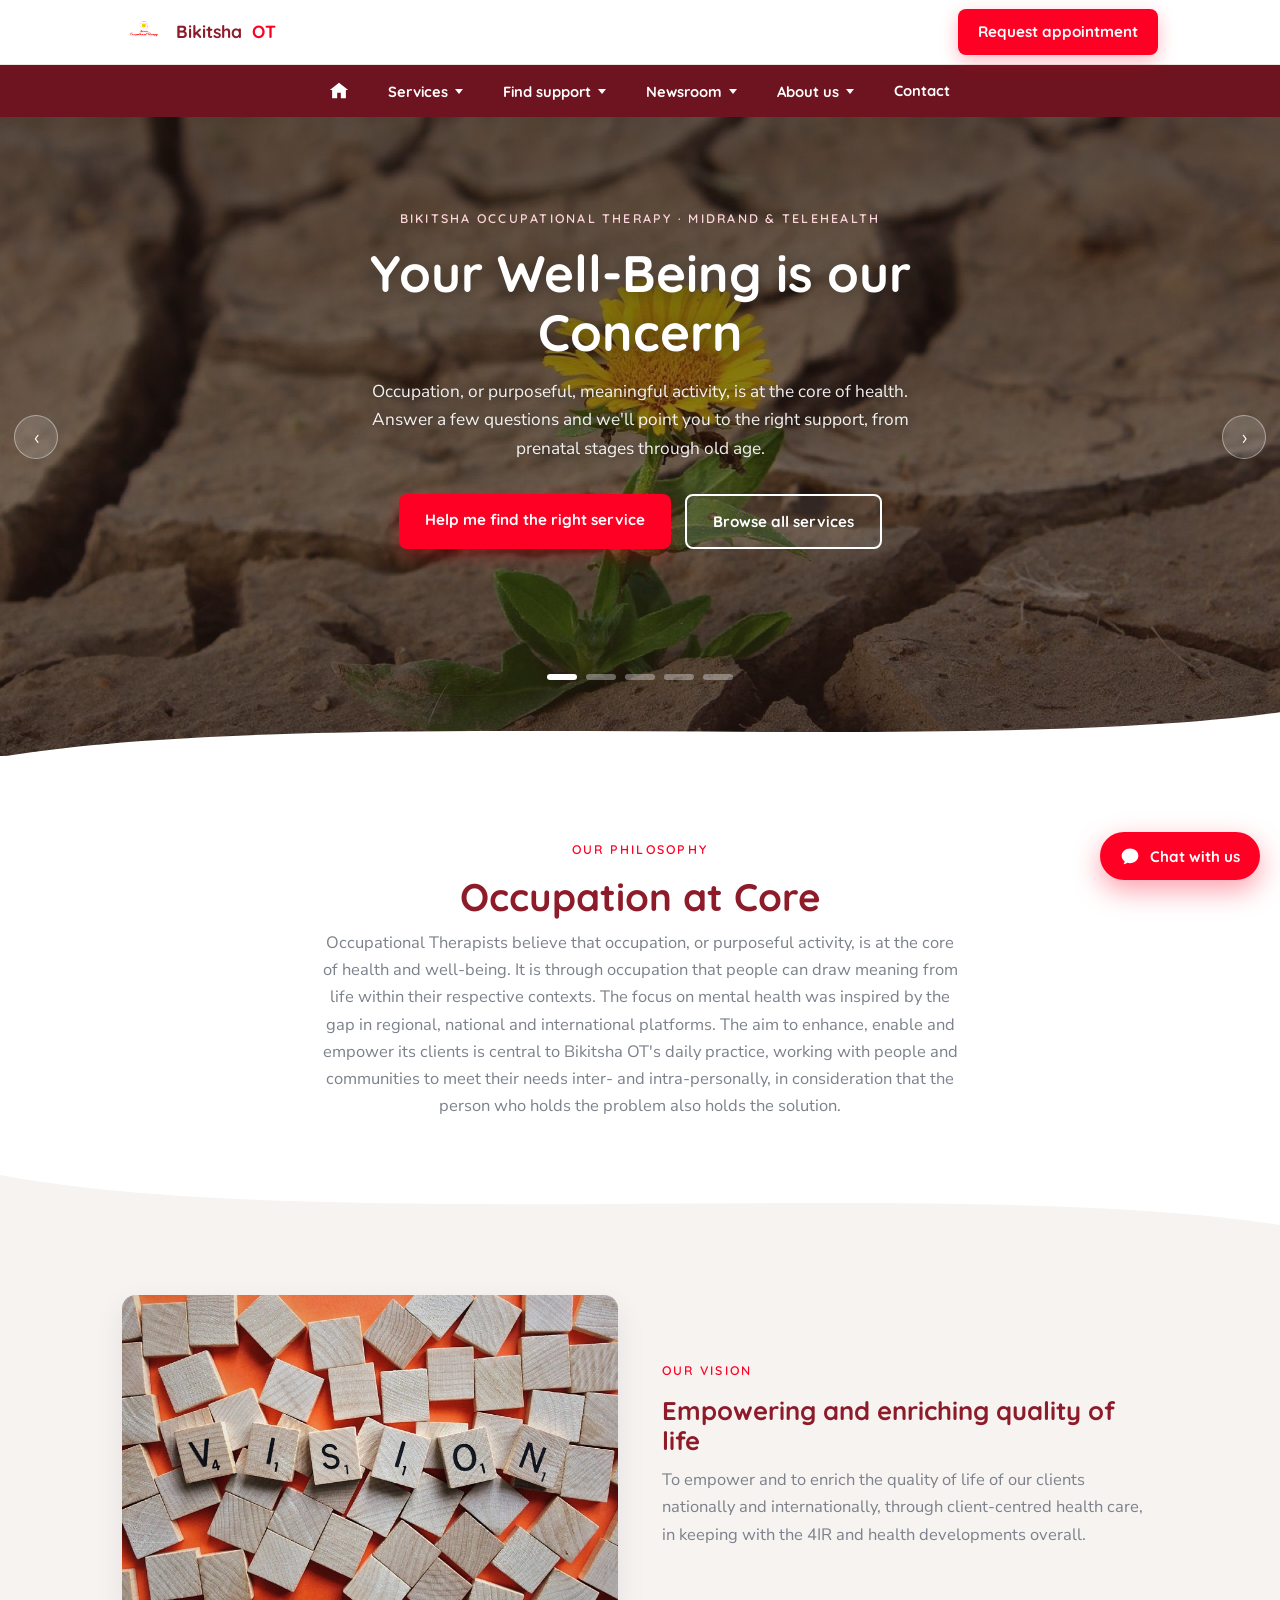
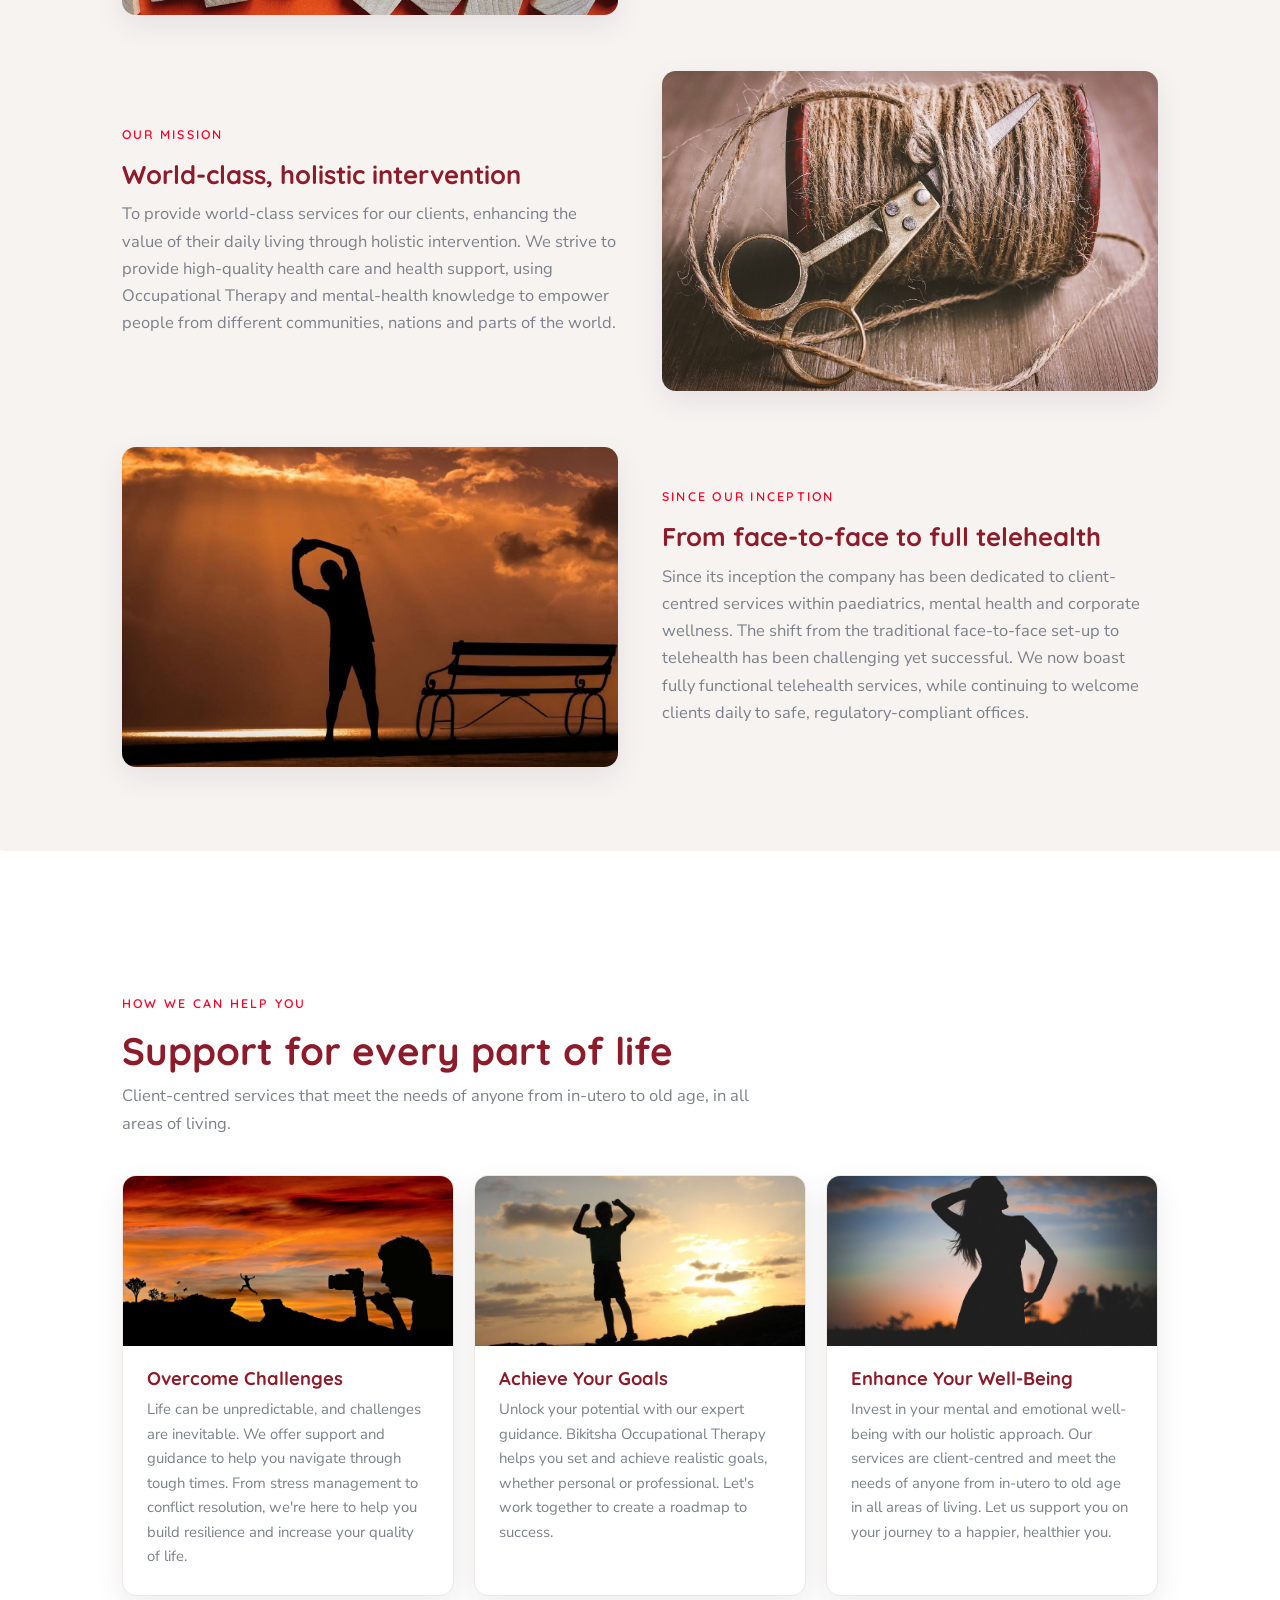
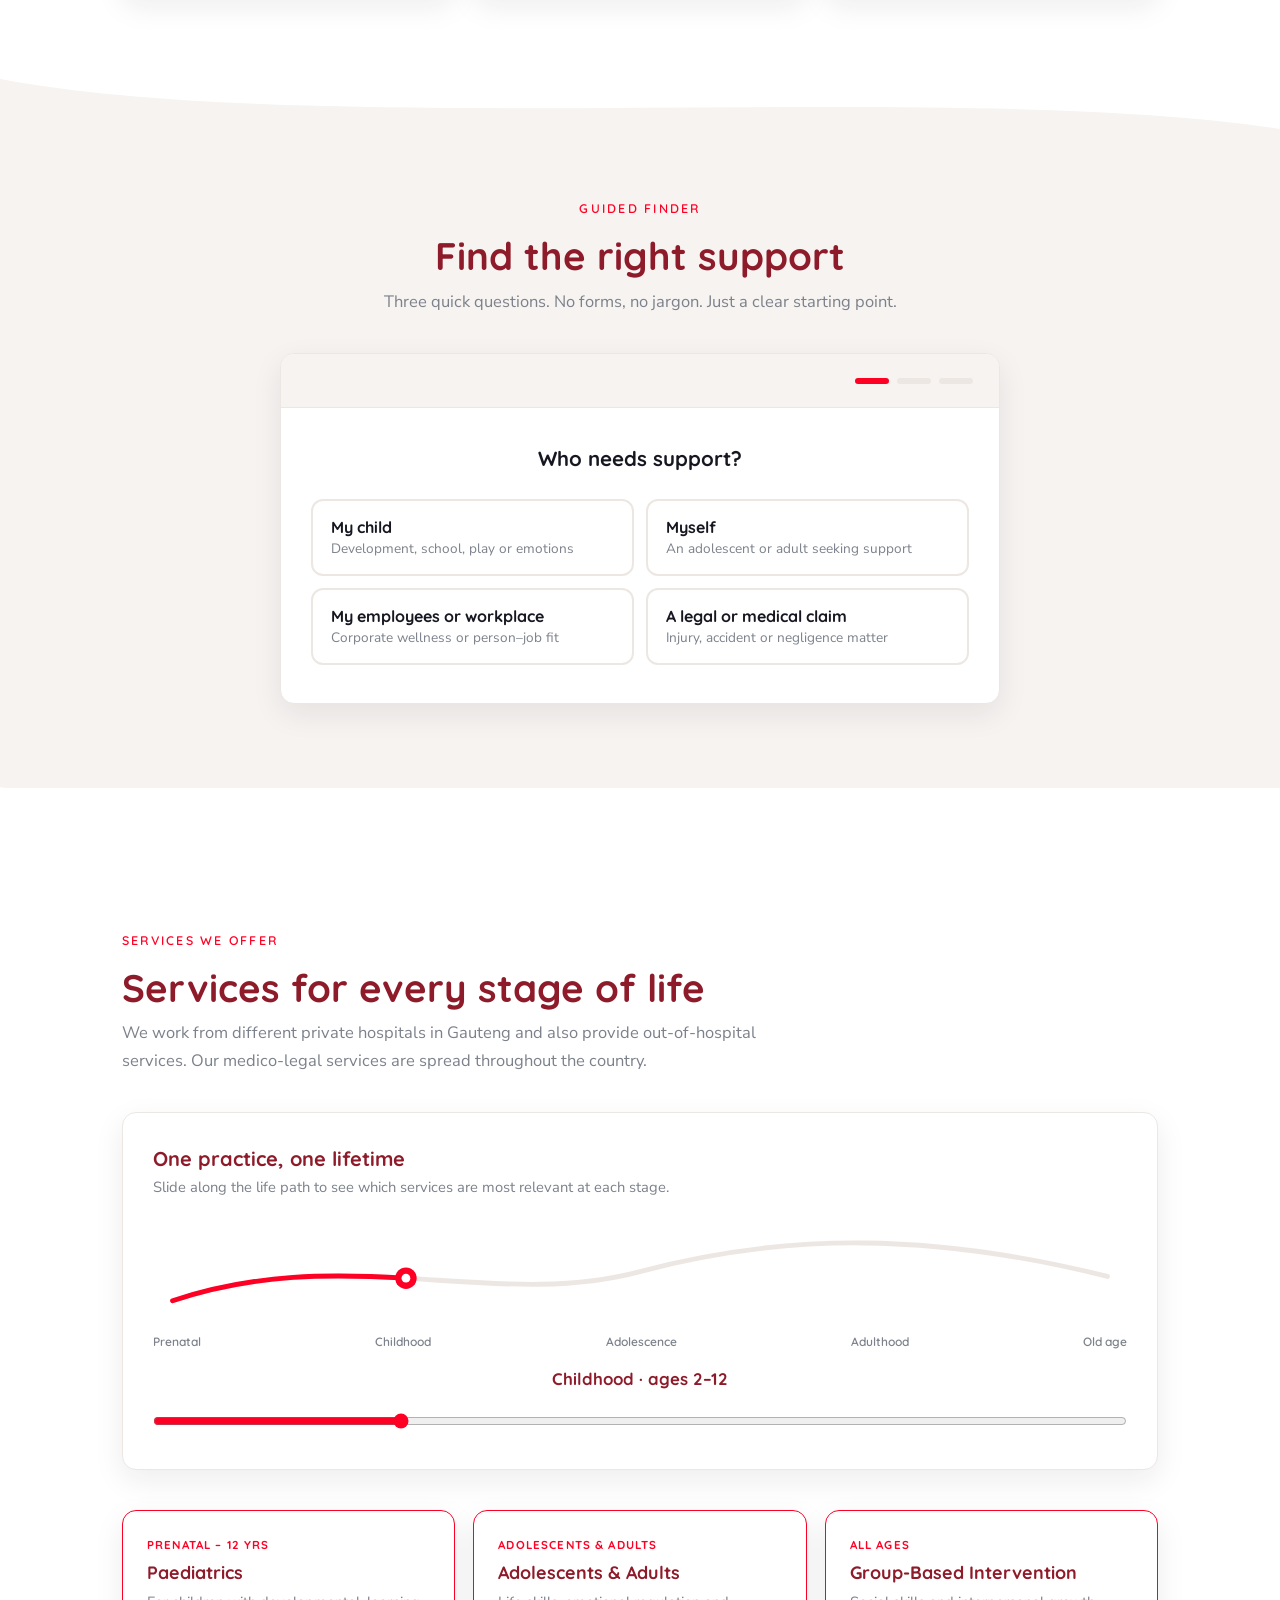
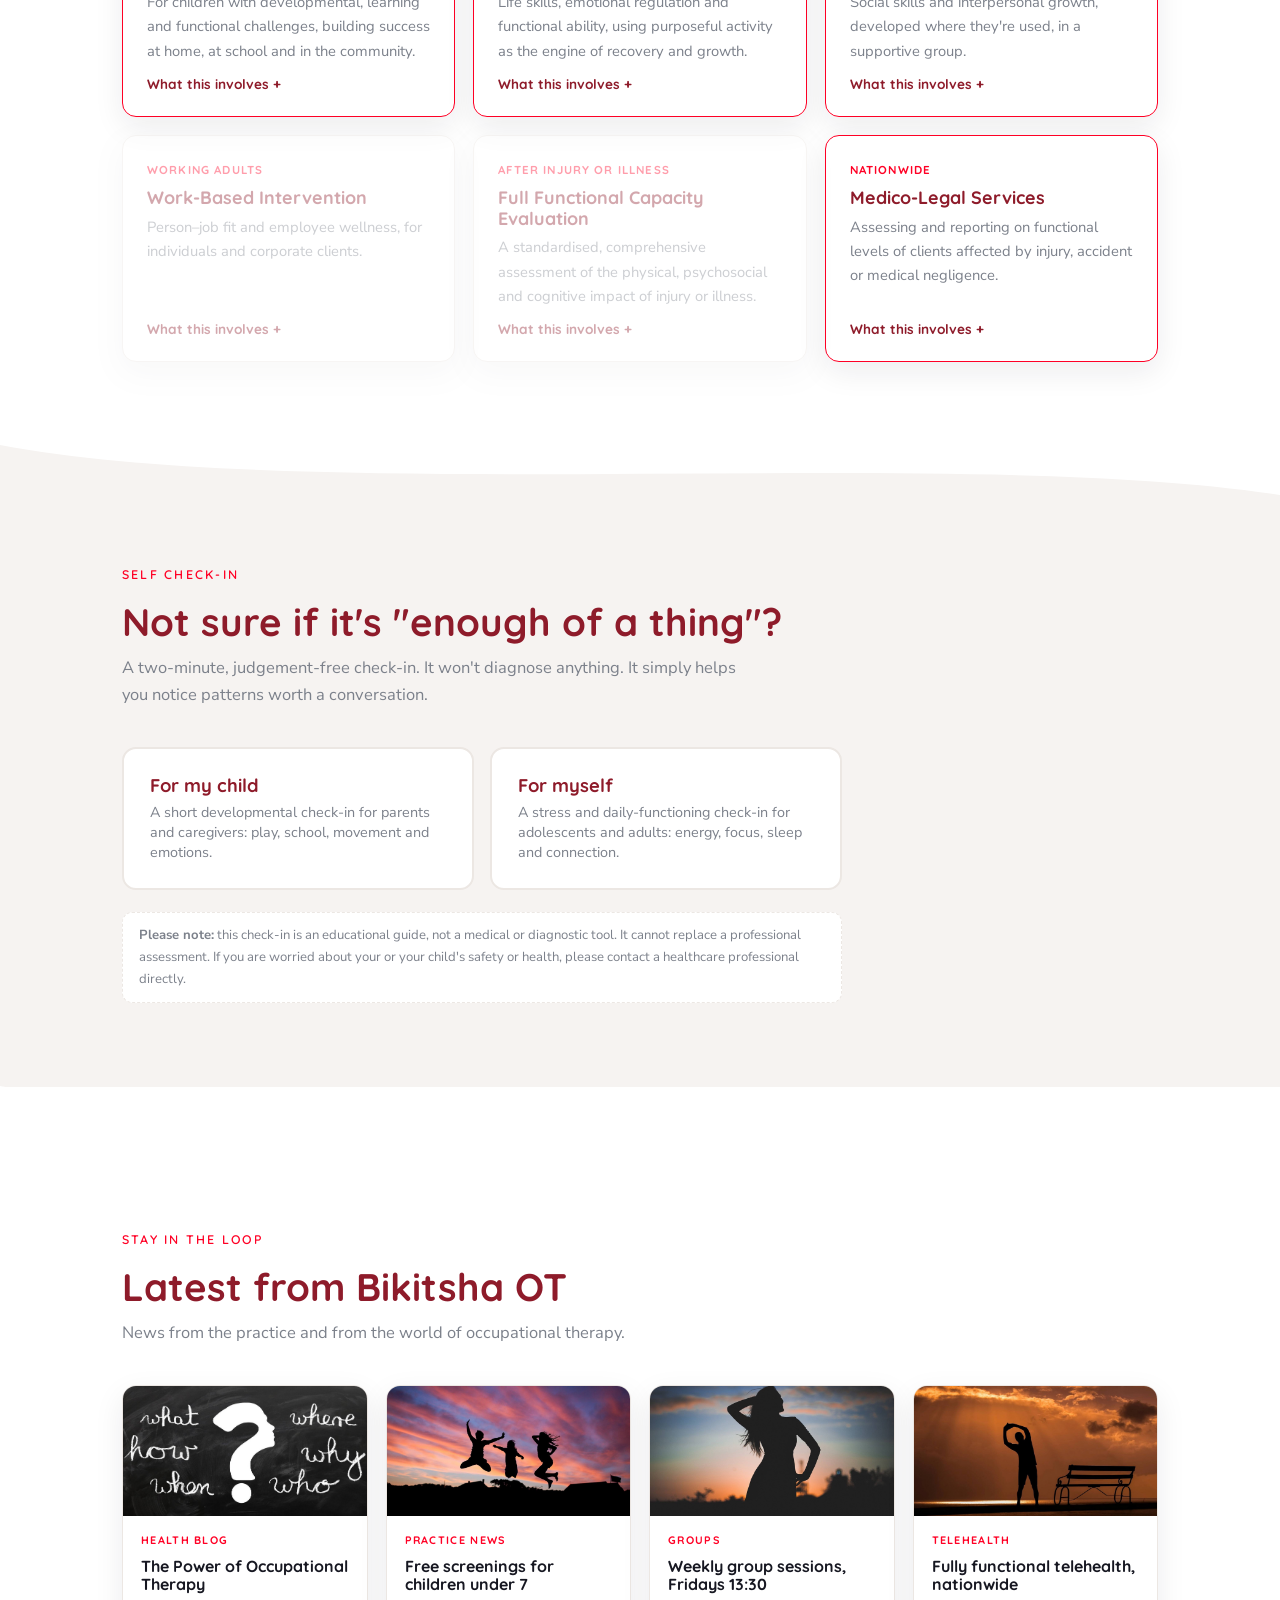
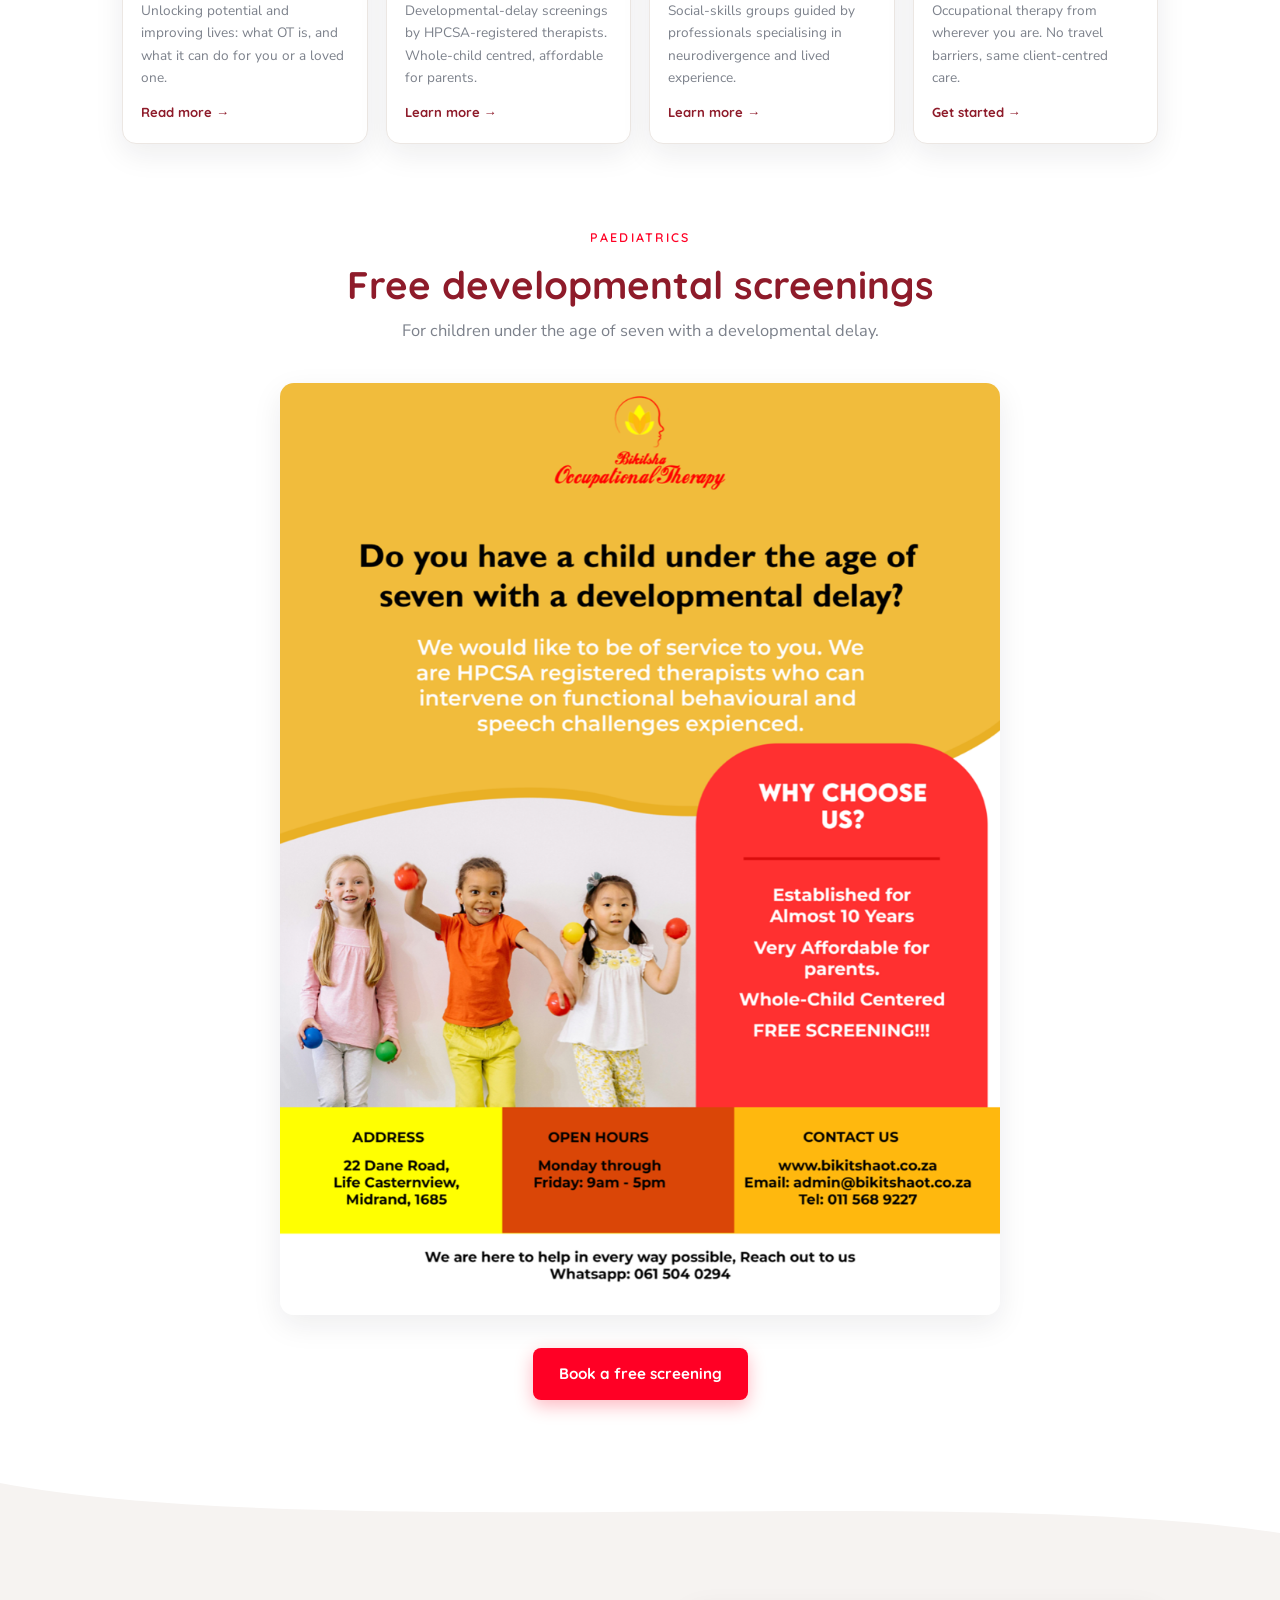
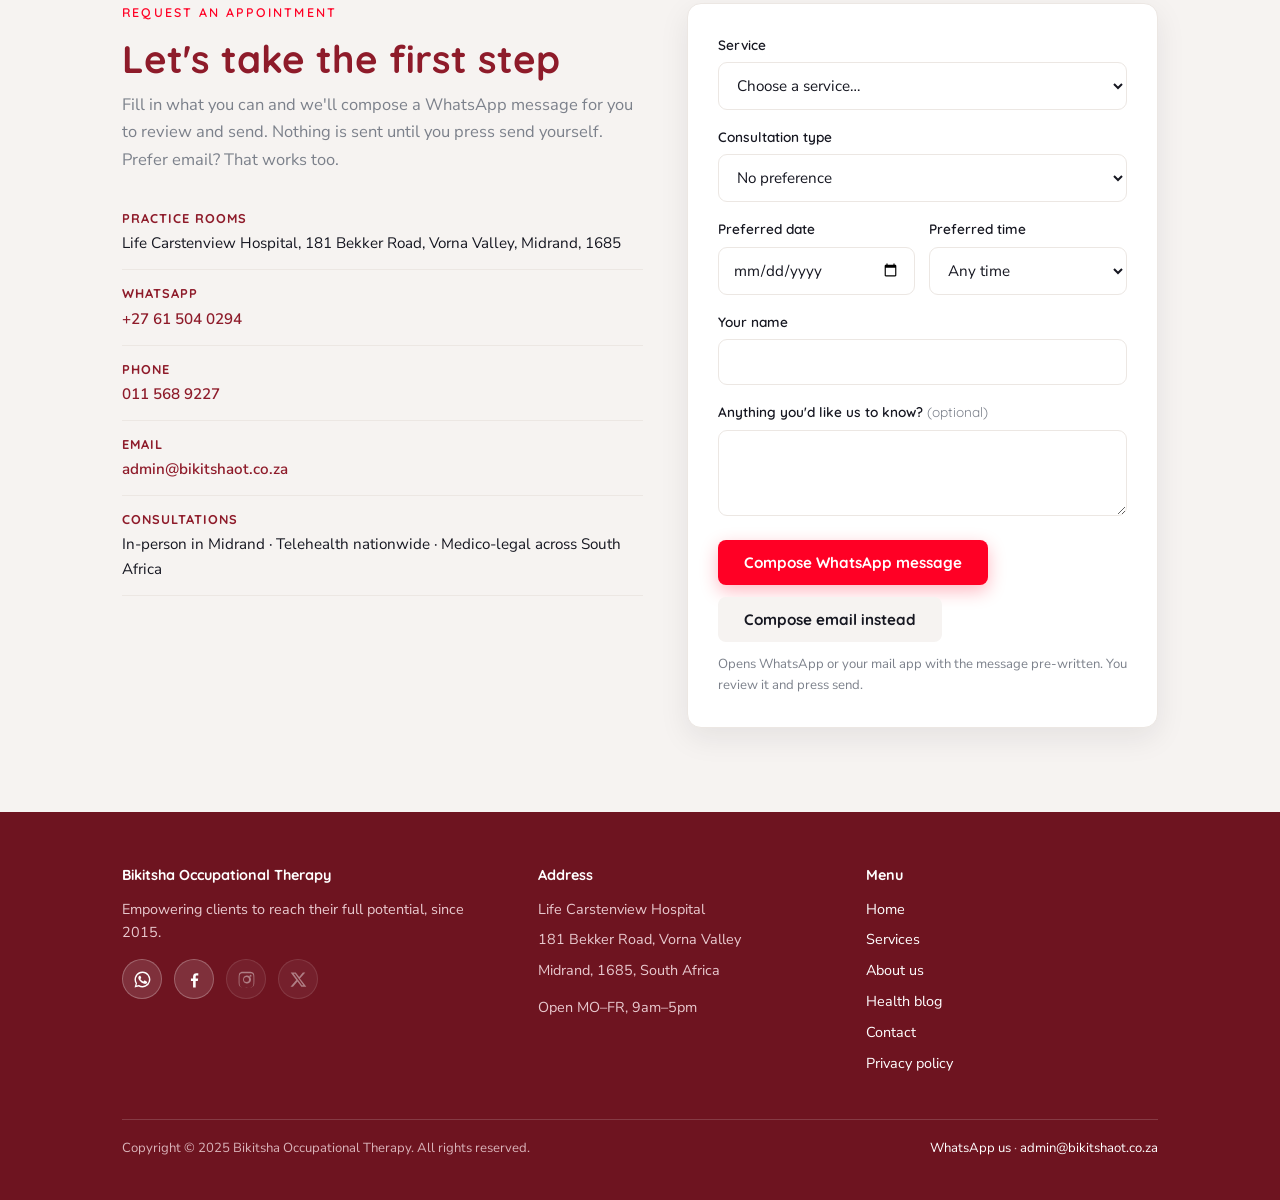
==== commit ca93c920: "Restore free-screening poster on the homepage The playtherapy poster from the original site was down" ====
--- a/index.html
+++ b/index.html
@@ -17,10 +17,7 @@
   <div class="masthead">
     <div class="wrap">
       <a class="logo" href="index.html"><img src="assets/img/logo.png" alt="">Bikitsha<span> OT</span></a>
-      <div style="display:flex;align-items:center;gap:8px">
-        <a class="btn btn-red" href="contact.html#book">Request appointment</a>
-        <button class="nav-toggle" aria-label="Menu" aria-expanded="false"><i></i></button>
-      </div>
+      <a class="btn btn-red" href="contact.html#book">Request appointment</a>
     </div>
   </div>
   <nav class="topnav" aria-label="Main menu">
@@ -377,6 +374,21 @@
           <span class="news-more">Get started →</span>
         </div>
       </a>
+    </div>
+  </div>
+</section>
+
+<!-- ================= FREE SCREENING POSTER ================= -->
+<section class="section" id="screening" style="padding-top:0">
+  <div class="wrap" style="text-align:center">
+    <span class="eyebrow">Paediatrics</span>
+    <h2 class="section-title">Free developmental screenings</h2>
+    <p class="section-lede" style="margin-left:auto;margin-right:auto">For children under the age of seven with a developmental delay.</p>
+    <a href="contact.html#book" aria-label="Book a free developmental screening">
+      <img src="assets/img/playtherapy-poster.png" alt="Poster: Do you have a child under the age of seven with a developmental delay? We would like to be of service to you. We are HPCSA registered therapists who can intervene on functional, behavioural and speech challenges experienced. Why choose us? Established for almost 10 years, very affordable for parents, whole-child centered, free screening." style="max-width:720px;width:100%;border-radius:var(--radius);box-shadow:var(--shadow)">
+    </a>
+    <div style="margin-top:1.6rem">
+      <a class="btn btn-red" href="contact.html#book">Book a free screening</a>
     </div>
   </div>
 </section>
--- a/assets/css/site.css
+++ b/assets/css/site.css
@@ -64,26 +64,19 @@
 .tn-menu .tn-menu-head{display:block;padding:10px 20px 6px;font-size:.7rem;font-weight:700;letter-spacing:.14em;text-transform:uppercase;color:var(--grey);font-family:var(--display)}
 .tn-menu hr{border:none;border-top:1px solid var(--line);margin:6px 0}
 
-.nav-toggle{display:none;background:none;border:none;width:44px;height:44px;position:relative}
-.nav-toggle i,.nav-toggle i::before,.nav-toggle i::after{content:'';display:block;position:absolute;height:2.5px;border-radius:2px;background:var(--crimson);transition:transform .2s,opacity .2s}
-.nav-toggle i{top:21px;left:10px;right:10px}
-.nav-toggle i::before,.nav-toggle i::after{left:0;right:0}
-.nav-toggle i::before{top:-8px}
-.nav-toggle i::after{top:8px}
-
 @media (max-width:880px){
-  .nav-toggle{display:block}
-  .topnav{display:none}
-  .topnav.open{display:block;position:fixed;inset:64px 0 0 0;overflow-y:auto;background:var(--crimson-deep)}
-  .topnav .wrap{flex-direction:column;align-items:stretch;padding:10px 0 30px}
-  .tn-home{display:none}
-  .tn-link{width:100%;justify-content:space-between;height:auto;padding:15px 26px;font-size:1rem;border-bottom:1px solid rgba(255,255,255,.12)}
-  .tn-link[aria-current="page"]{box-shadow:inset 3px 0 0 var(--signal)}
-  .tn-menu{position:static;min-width:0;border:none;border-radius:0;box-shadow:none;background:rgba(255,255,255,.07);padding:4px 0}
-  .tn-menu a{color:#fff;padding:12px 26px 12px 40px}
-  .tn-menu a:hover,.tn-menu a:focus-visible{background:rgba(255,255,255,.12);color:#fff}
-  .tn-menu .tn-menu-head{color:#E8C9CE}
-  .tn-menu hr{border-top-color:rgba(255,255,255,.15)}
+  /* keep the WHO-style bar visible on phones: swipeable row + full-width dropdown sheets */
+  .topnav .wrap{justify-content:flex-start;overflow-x:auto;-webkit-overflow-scrolling:touch;scrollbar-width:none;padding:0 6px}
+  .topnav .wrap::-webkit-scrollbar{display:none}
+  .tn-home{padding:0 14px}
+  .tn-item{position:static}
+  .tn-link{height:48px;padding:0 14px;font-size:.88rem}
+  .tn-menu{position:fixed;left:0;right:0;top:112px;min-width:0;border-radius:0;max-height:calc(100vh - 112px);overflow-y:auto}
+}
+@media (max-width:560px){
+  .masthead .wrap{height:56px}
+  .logo img{height:38px;width:38px}
+  .tn-menu{top:104px}
 }
 
 /* ---------- hero carousel ---------- */
